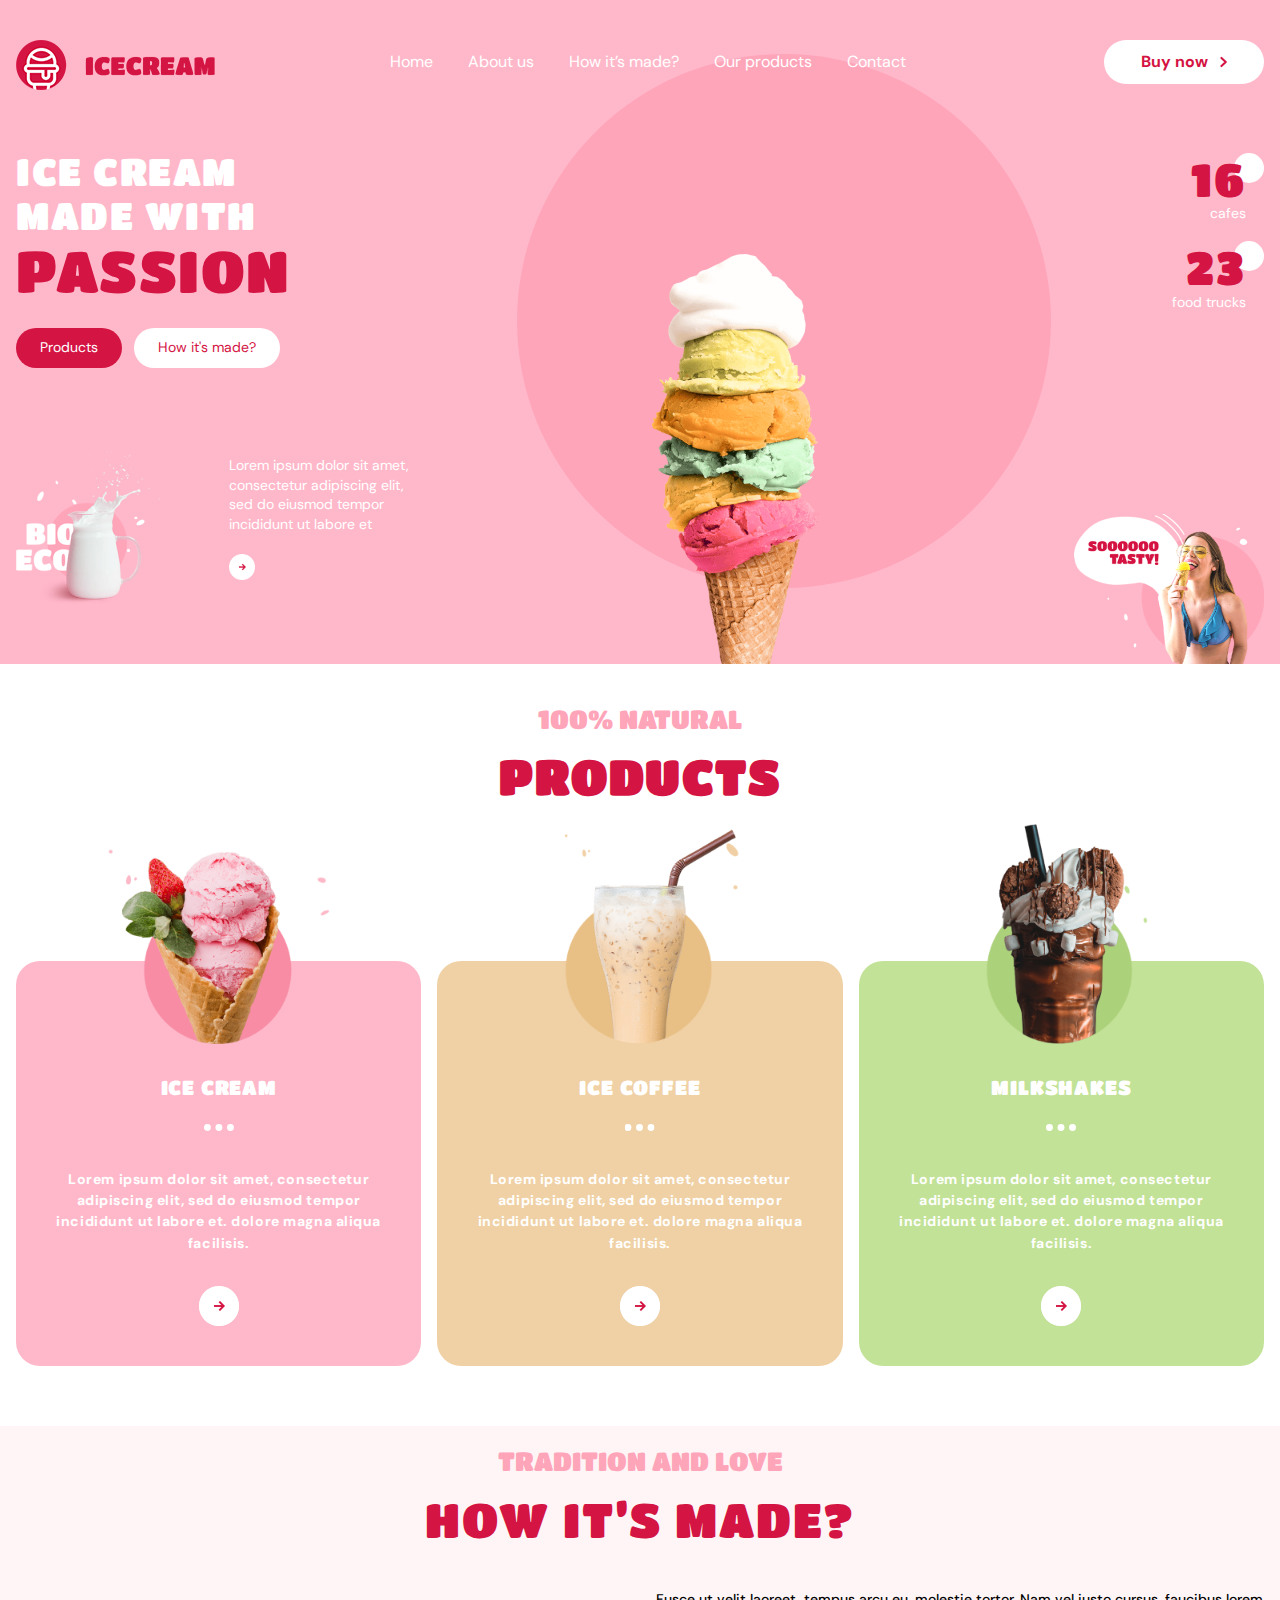
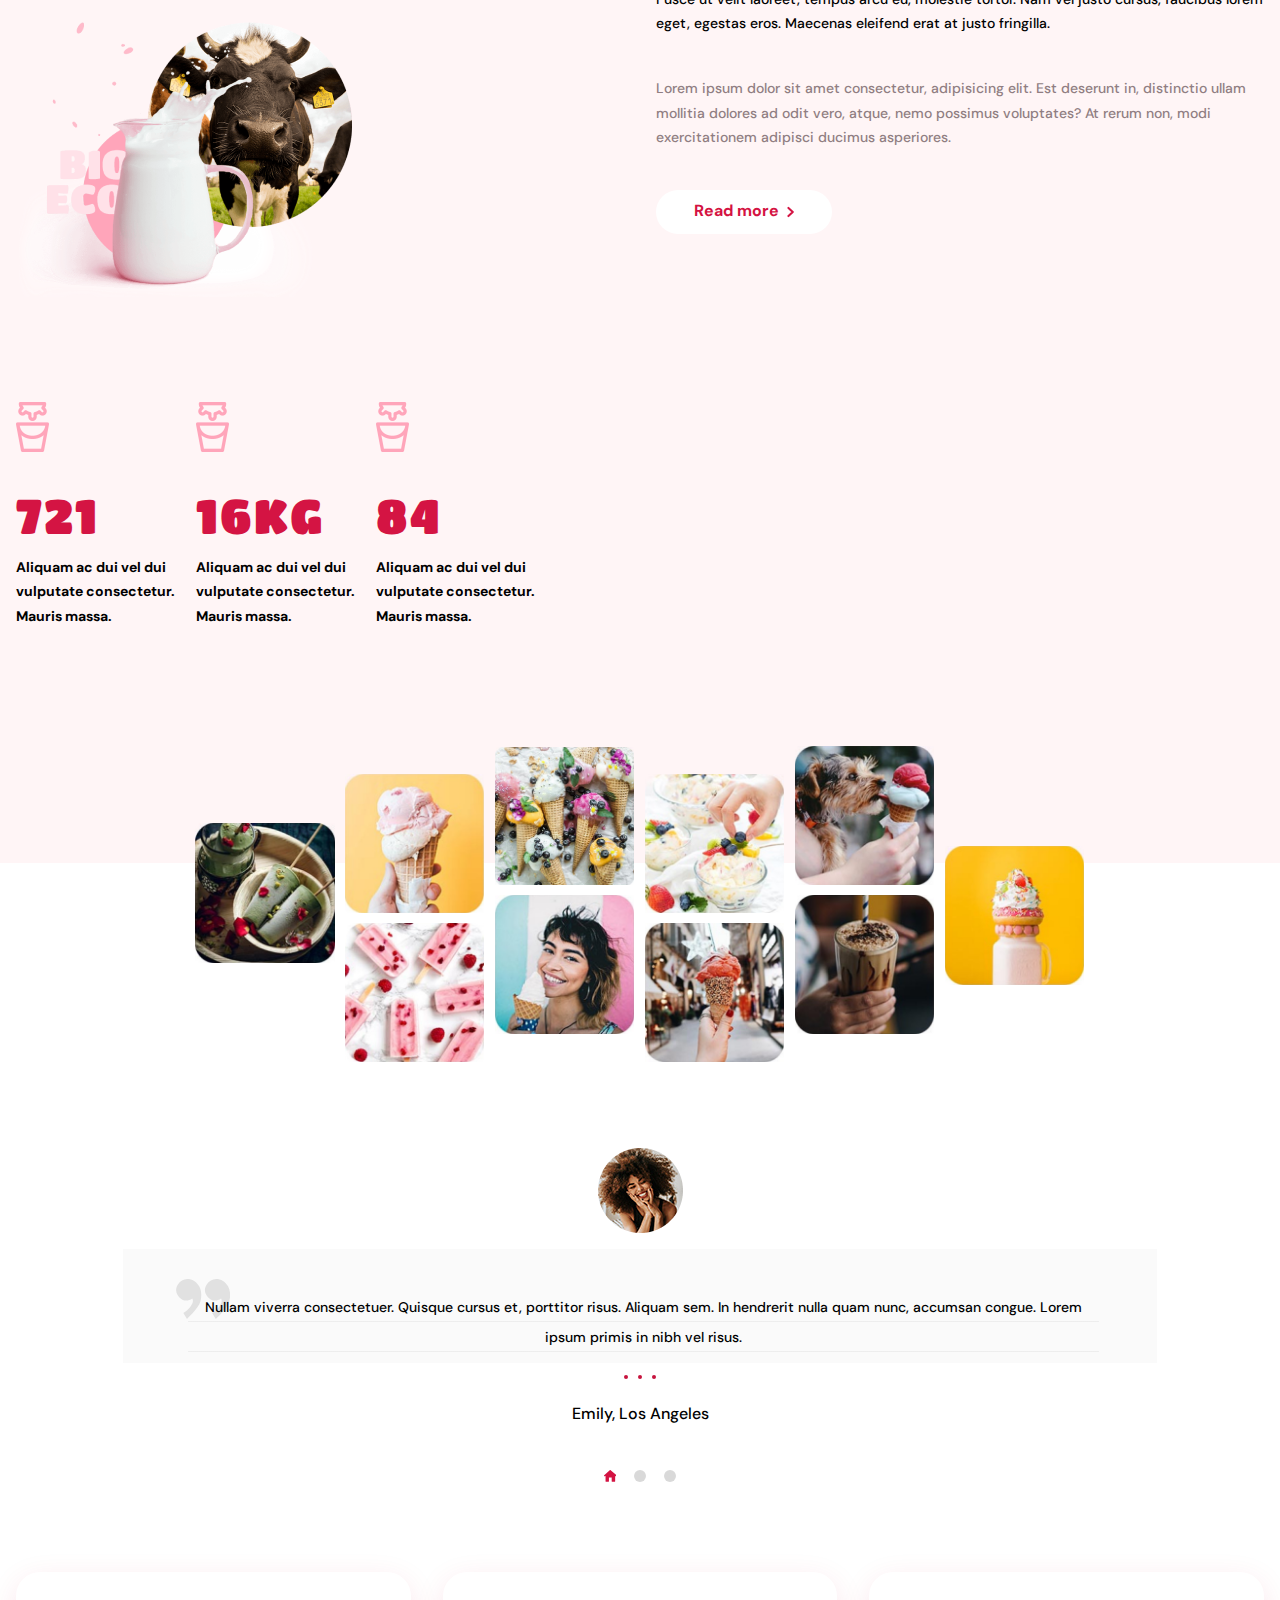
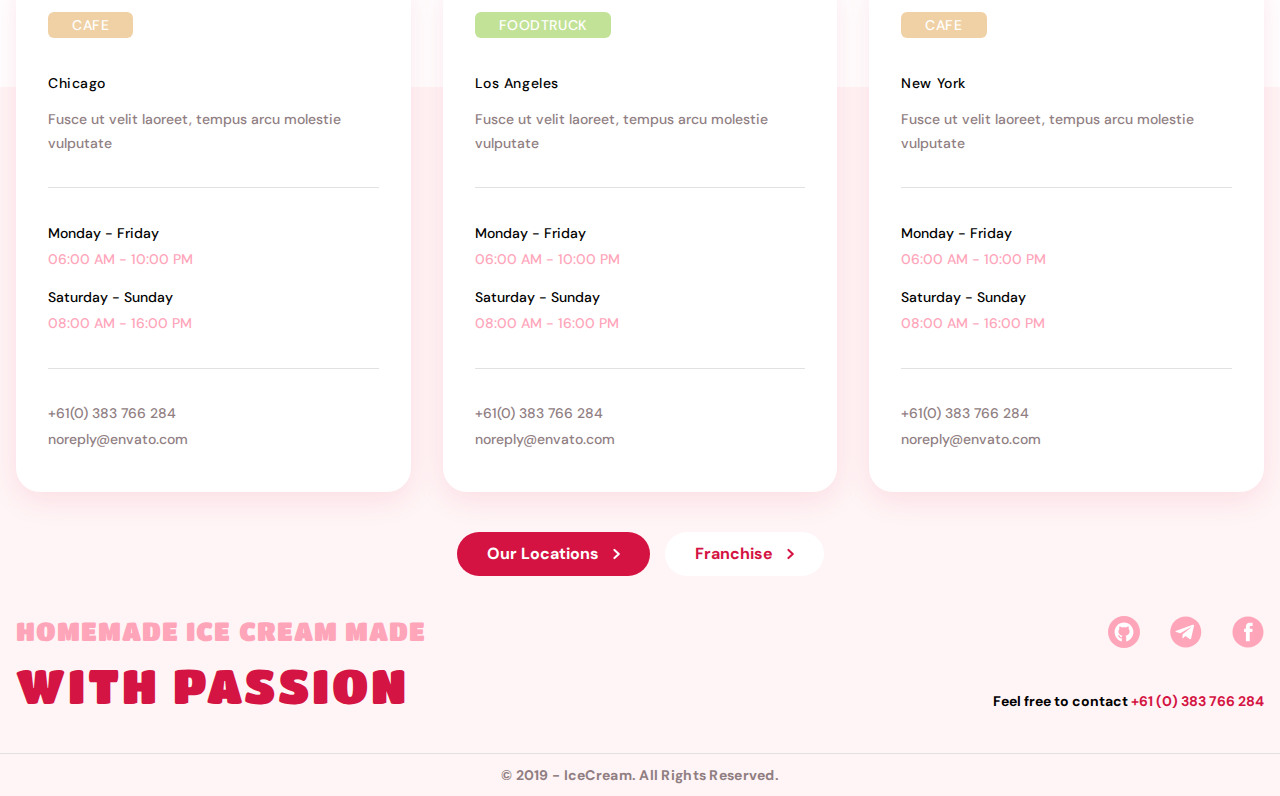
==== index.html @ f3bb7a48 "add desktop header" ====
<!DOCTYPE html>
<html lang="en">
  <head>
    <meta charset="UTF-8" />
    <meta http-equiv="X-UA-Compatible" content="IE=edge" />
    <meta name="viewport" content="width=device-width, initial-scale=1.0" />
    <link rel="preconnect" href="https://fonts.googleapis.com" />
    <link rel="preconnect" href="https://fonts.gstatic.com" crossorigin />
    <link
      href="https://fonts.googleapis.com/css2?family=DM+Sans:wght@400;500;700&family=Titan+One&display=swap"
      rel="stylesheet"
    />
    <link href="./css/main.css" rel="stylesheet" />
    <title>Document</title>
  </head>
  <body>
    <header class="header" id="home">
      <div class="header__wrapper">
        <!-- Mobile menu  -->
        <div class="mobile-menu" data-menu>
          <button
            class="mobile-menu__button-close"
            type="button"
            aria-expanded="false"
            data-menu-close
          >
            <svg class="mobile-menu__close" aria-label="Переключатель меню" width="14" height="14">
              <use href="./images/icons.svg#icon-close"></use>
            </svg>
          </button>
          <div class="mobile-menu__overlay">
            <button class="mobile-menu__btn-buy" type="button">
              <span class="mobile-menu__btn-meta">Buy now</span>
              <svg class="mobile-menu__btn-icon" width="7" height="16">
                <use href="./images/icons.svg#icon-btn-icon"></use>
              </svg>
            </button>
            <ul class="mobile-menu__list">
              <li class="mobile-menu__item">
                <a href="#home" class="mobile-menu__link">Home</a>
              </li>
              <li class="mobile-menu__item">
                <a href="#products" class="mobile-menu__link">About us</a>
              </li>
              <li class="mobile-menu__item">
                <a href="#about" class="mobile-menu__link">How it’s made?</a>
              </li>
              <li class="mobile-menu__item">
                <a href="#advantages" class="mobile-menu__link">Our products</a>
              </li>
              <li class="mobile-menu__item">
                <a href="#contacts" class="mobile-menu__link">Contact</a>
              </li>
            </ul>
          </div>
        </div>

        <!-- Header  -->
        <div class="container">
          <div class="header__container">
            <div class="header__logo"><img src="./images/logo1x.png" alt="" /></div>
            <button
              class="mobile-menu__button-open"
              type="button"
              aria-expanded="false"
              data-menu-open
            >
              <svg
                class="mobile-menu__burger"
                aria-label="Переключатель меню"
                width="20"
                height="12"
              >
                <use href="./images/icons.svg#icon-burger"></use>
              </svg>
            </button>
            <nav class="header__nav">
              <ul class="nav">
                <li class="nav__item">
                  <a href="#home" class="nav__link">Home</a>
                </li>
                <li class="nav__item">
                  <a href="#products" class="nav__link">About us</a>
                </li>
                <li class="nav__item">
                  <a href="#about" class="nav__link">How it’s made?</a>
                </li>
                <li class="nav__item">
                  <a href="#advantages" class="nav__link">Our products</a>
                </li>
                <li class="nav__item">
                  <a href="#contacts" class="nav__link">Contact</a>
                </li>
              </ul>
            </nav>
            <button class="header__btn-buy" type="button">
              <span class="header__btn-meta">Buy now</span>
              <svg class="header__btn-icon" width="7" height="16">
                <use href="./images/icons.svg#icon-btn-icon"></use>
              </svg>
            </button>
            <h1 class="header__title">
              ice cream <br />
              made with <br /><span class="header__title--color-fz">passion</span>
            </h1>
            <div class="header__buttons">
              <a class="header__btn" href="#products">Products</a
              ><a class="header__btn header__btn--secondary" href="#about">How it's made?</a>
            </div>
            <div class="header__image-icecream">
              <img src="./images/icecream.png" alt="icecream" />
            </div>
            <div class="header__image-milk">
              <img src="./images/milk-header1x.png" alt="milk" />
            </div>
            <div class="header__image-girl">
              <img src="./images/girl-header1x.png" alt="girl with icecream" />
            </div>
            <div class="header__text-block">
              <p class="header__text-wrap">
                Lorem ipsum dolor sit amet, consectetur adipiscing elit, sed do eiusmod tempor
                incididunt ut labore et
              </p>
              <a class="header__block-btn" href="#about">
                <img src="./images/arrow-right.png" alt="arrow-right" />
              </a>
            </div>
            <div class="header__counts">
              <div class="header__counts-element">
                <span class="header__counts-count">16</span
                ><span class="header__counts-text">cafes</span>
              </div>
              <div class="header__counts-element">
                <span class="header__counts-count">23</span
                ><span class="header__counts-text">food trucks</span>
              </div>
            </div>
          </div>
        </div>
      </div>
    </header>
    <section class="products" id="products">
      <div class="container">
        <h2 class="products__label">100% natural</h2>
        <h2 class="products__title">products</h2>
        <ul class="products__cards">
          <li class="products__item">
            <div class="products__pic"></div>
            <div class="products__wrap">
              <h3 class="products__name">ice cream</h3>
              <p class="products__description">
                Lorem ipsum dolor sit amet, consectetur adipiscing elit, sed do eiusmod tempor
                incididunt ut labore et.
                <span class="products__description--overflow">dolore magna aliqua facilisis.</span>
              </p>
              <button class="products__btn" type="button">
                <img src="./images/arrow-right.png" alt="arrow-right" />
              </button>
            </div>
          </li>

          <li class="products__item">
            <div class="products__pic products__pic--second-card"></div>
            <div class="products__wrap products__wrap--second-card">
              <h3 class="products__name">ice coffee</h3>
              <p class="products__description">
                Lorem ipsum dolor sit amet, consectetur adipiscing elit, sed do eiusmod tempor
                incididunt ut labore et.
                <span class="products__description--overflow">dolore magna aliqua facilisis.</span>
              </p>
              <button class="products__btn" type="button">
                <img src="./images/arrow-right.png" alt="arrow-right" />
              </button>
            </div>
          </li>

          <li class="products__item">
            <div class="products__pic products__pic--third-card"></div>
            <div class="products__wrap products__wrap--third-card">
              <h3 class="products__name">milkshakes</h3>
              <p class="products__description">
                Lorem ipsum dolor sit amet, consectetur adipiscing elit, sed do eiusmod tempor
                incididunt ut labore et.
                <span class="products__description--overflow">dolore magna aliqua facilisis.</span>
              </p>
              <button class="products__btn" type="button">
                <img src="./images/arrow-right.png" alt="arrow-right" />
              </button>
            </div>
          </li>
        </ul>
      </div>
    </section>
    <section class="about" id="about">
      <div class="container">
        <p class="about__label">tradition and love</p>
        <h2 class="about__title">how it’s made?</h2>
        <div class="about__wrap">
          <div class="about__pic"></div>
          <div class="about__container">
            <p class="about__description">
              Fusce ut velit laoreet, tempus arcu eu, molestie tortor. Nam vel justo cursus,
              faucibus lorem eget, egestas eros. Maecenas eleifend erat at justo fringilla.
            </p>

            <p class="about__text">
              Lorem ipsum dolor sit amet consectetur, adipisicing elit. Est deserunt in, distinctio
              ullam mollitia dolores ad odit vero, atque, nemo possimus voluptates? At rerum non,
              modi exercitationem adipisci ducimus asperiores.
            </p>
            <button class="about__btn" type="button">
              <span class="about__btn-meta">Read more</span>
              <svg class="about__btn-icon" width="7" height="16">
                <use href="./images/icons.svg#icon-btn-icon"></use>
              </svg>
            </button>
          </div>
        </div>
      </div>
    </section>
    <section class="advantages" id="advantages">
      <div class="container">
        <h2 class="advantages__title">Advantages</h2>
        <ul class="advantages__list">
          <li class="advantages__item">
            <div class="advantages__pic"></div>
            <p class="advantages__text">721</p>
            <p class="advantages__description">
              Aliquam ac dui vel dui vulputate consectetur. Mauris massa.
            </p>
          </li>
          <li class="advantages__item">
            <div class="advantages__pic"></div>
            <p class="advantages__text">16kg</p>
            <p class="advantages__description">
              Aliquam ac dui vel dui vulputate consectetur. Mauris massa.
            </p>
          </li>
          <li class="advantages__item">
            <div class="advantages__pic"></div>
            <p class="advantages__text">84</p>
            <p class="advantages__description">
              Aliquam ac dui vel dui vulputate consectetur. Mauris massa.
            </p>
          </li>
        </ul>
      </div>
    </section>
    <section class="gallery" id="gallery">
      <h2 class="gallery__title">Gallery</h2>
      <div class="container container--gallery">
        <div class="wrap">
          <div class="images">
            <div class="images__container">
              <img src="./images/img-1.jpg" alt="ййй" />
            </div>
            <div class="images__container">
              <img src="./images/img-2.jpg" alt="www" width="139" />
            </div>
            <div class="images__container">
              <img src="./images/img-3.jpg" alt="eee" width="139" />
            </div>
            <div class="images__container">
              <img src="./images/img-4.jpg" alt="rrr" width="139" />
            </div>
            <div class="images__container">
              <img src="./images/img-5.jpg" alt="ttt" width="139" />
            </div>
            <div class="images__container">
              <img src="./images/img-6.jpg" alt="aaa" width="139" />
            </div>
            <div class="images__container">
              <img src="./images/img-7.jpg" alt="sss" width="139" />
            </div>
            <div class="images__container">
              <img src="./images/img-8.jpg" alt="ddd" width="139" />
            </div>
            <div class="images__container">
              <img src="./images/img-9.jpg" alt="fff" width="139" />
            </div>
            <div class="images__container">
              <img src="./images/img-10.jpg" alt="ggg" width="139" />
            </div>
          </div>
        </div>
      </div>
    </section>

    <section class="testimonials" id="testimonials">
      <h2 class="testimonials__title">Testimonials</h2>
      <div class="container container-testimonials">
        <div class="itcss">
          <div class="itcss__wrapper">
            <ul class="itcss__items">
              <li class="itcss__item">
                <div class="testimonials__image-container">
                  <img src="./images/testimonials1.png" alt="" />
                </div>
                <div class="testimonials__wrap">
                  <p class="testimonials__text">
                    Nullam viverra consectetuer. Quisque cursus et, porttitor risus. Aliquam sem. In
                    hendrerit nulla quam nunc, accumsan congue. Lorem ipsum primis in nibh vel
                    risus.
                  </p>
                  <svg class="testimonials__icon" width="54" height="40">
                    <use href="./images/icons.svg#icon-testimonials"></use>
                  </svg>
                </div>
                <p class="testimonials__owner">Emily, Los Angeles</p>
              </li>
              <li class="itcss__item">
                <div class="testimonials__image-container">
                  <img src="./images/testimonials2.png" alt="" />
                </div>
                <div class="testimonials__wrap">
                  <p class="testimonials__text">
                    Nullam viverra consectetuer. Quisque cursus et, porttitor risus. Aliquam sem. In
                    hendrerit nulla quam nunc, accumsan congue. Lorem ipsum primis in nibh vel
                    risus.
                  </p>
                  <svg class="testimonials__icon" width="54" height="40">
                    <use href="./images/icons.svg#icon-testimonials"></use>
                  </svg>
                </div>
                <p class="testimonials__owner">Ida, Ohio</p>
              </li>
              <li class="itcss__item">
                <div class="testimonials__image-container">
                  <img src="./images/testimonials3.png" alt="" />
                </div>
                <div class="testimonials__wrap">
                  <p class="testimonials__text">
                    Nullam viverra consectetuer. Quisque cursus et, porttitor risus. Aliquam sem. In
                    hendrerit nulla quam nunc, accumsan congue. Lorem ipsum primis in nibh vel
                    risus.
                  </p>
                  <svg class="testimonials__icon" width="54" height="40">
                    <use href="./images/icons.svg#icon-testimonials"></use>
                  </svg>
                </div>
                <p class="testimonials__owner">Joan, Boston</p>
              </li>
            </ul>
          </div>
          <a
            class="itcss__control itcss__control_prev"
            href="#"
            role="button"
            data-slide="prev"
          ></a>
          <a
            class="itcss__control itcss__control_next"
            href="#"
            role="button"
            data-slide="next"
          ></a>
        </div>
      </div>
    </section>
    <section class="contacts" id="contacts">
      <div class="container container-modified">
        <h2 class="contacts__title">Contacts</h2>
        <ul class="contacts__list">
          <li class="contacts__item">
            <div class="contacts__wrap">
              <p class="contacts__card-title">cafe</p>
              <p class="contacts__location">Chicago</p>
              <p class="contacts__description">
                Fusce ut velit laoreet, tempus arcu molestie vulputate
              </p>
              <p class="contacts__days">Monday - Friday</p>
              <p class="contacts__time contacts__time--add-mb">06:00 AM - 10:00 PM</p>
              <p class="contacts__days">Saturday - Sunday</p>
              <p class="contacts__time contacts__time--add-pb-border-mb">08:00 AM - 16:00 PM</p>
              <a class="contacts__contact contacts__contact--mail" href="tel:+610383766284"
                >+61(0) 383 766 284</a
              >
              <a class="contacts__contact contacts__contact--tel" href="mailto:noreply@envato.com"
                >noreply@envato.com</a
              >
            </div>
          </li>
          <li class="contacts__item">
            <div class="contacts__wrap">
              <p class="contacts__card-title contacts__card-title--otherbgc">foodtruck</p>
              <p class="contacts__location">Los Angeles</p>
              <p class="contacts__description">
                Fusce ut velit laoreet, tempus arcu molestie vulputate
              </p>
              <p class="contacts__days">Monday - Friday</p>
              <p class="contacts__time contacts__time--add-mb">06:00 AM - 10:00 PM</p>
              <p class="contacts__days">Saturday - Sunday</p>
              <p class="contacts__time contacts__time--add-pb-border-mb">08:00 AM - 16:00 PM</p>
              <a class="contacts__contact contacts__contact--mail" href="tel:+610383766284"
                >+61(0) 383 766 284</a
              >
              <a class="contacts__contact contacts__contact--tel" href="mailto:noreply@envato.com"
                >noreply@envato.com</a
              >
            </div>
          </li>
          <li class="contacts__item">
            <div class="contacts__wrap">
              <p class="contacts__card-title">cafe</p>
              <p class="contacts__location">New York</p>
              <p class="contacts__description">
                Fusce ut velit laoreet, tempus arcu molestie vulputate
              </p>
              <p class="contacts__days">Monday - Friday</p>
              <p class="contacts__time contacts__time--add-mb">06:00 AM - 10:00 PM</p>
              <p class="contacts__days">Saturday - Sunday</p>
              <p class="contacts__time contacts__time--add-pb-border-mb">08:00 AM - 16:00 PM</p>
              <a class="contacts__contact contacts__contact--mail" href="tel:+610383766284"
                >+61(0) 383 766 284</a
              >
              <a class="contacts__contact contacts__contact--tel" href="mailto:noreply@envato.com"
                >noreply@envato.com</a
              >
            </div>
          </li>
        </ul>
        <div class="contacts__buttons">
          <button class="contacts__btn" type="button">
            <span class="contacts__btn-meta">Our Locations</span>
            <svg class="contacts__btn-icon" width="7" height="16">
              <use href="./images/icons.svg#icon-btn-icon"></use>
            </svg>
          </button>
          <button class="contacts__btn contacts__btn--second" type="button">
            <span class="contacts__btn-meta">Franchise</span>
            <svg class="contacts__btn-icon contacts__btn-icon--second" width="7" height="16">
              <use href="./images/icons.svg#icon-btn-icon"></use>
            </svg>
          </button>
        </div>
      </div>
    </section>
    <footer class="footer">
      <div class="container container-modified">
        <div class="footer__wrap">
          <div>
            <p class="footer__title">homemade ice cream made</p>
            <p class="footer__meta">with passion</p>
          </div>

          <div>
            <ul class="social">
              <li class="social__item">
                <a
                  class="social__link"
                  href="https://github.com"
                  target="_blank"
                  rel="noopener noreferrer"
                >
                  <svg class="social__icon" width="32" height="32">
                    <use href="./images/icons.svg#icon-github"></use>
                  </svg>
                </a>
              </li>
              <li class="social__item">
                <a
                  class="social__link"
                  href="https://telegram.org"
                  target="_blank"
                  rel="noopener noreferrer"
                  ><svg class="social__icon" width="32" height="32">
                    <use href="./images/icons.svg#icon-telegram"></use>
                  </svg>
                </a>
              </li>
              <li class="social__item">
                <a
                  class="social__link"
                  href="https://www.facebook.com"
                  target="_blank"
                  rel="noopener noreferrer"
                >
                  <svg class="social__icon" width="32" height="32">
                    <use href="./images/icons.svg#icon-facebook"></use>
                  </svg>
                </a>
              </li>
            </ul>
            <p class="footer__contact">
              <span>Feel free to contact</span>
              <a class="footer__tel" href="tel:+610383766284">+61 (0) 383 766 284</a>
            </p>
          </div>
        </div>
        <p class="footer__copyright footer__copyright--other-2-string">
          &copy; 2019 - IceCream. <br />
          All Rights Reserved.
        </p>
        <p class="footer__copyright footer__copyright--other-1-string">
          &copy; 2019 - IceCream. All Rights Reserved.
        </p>
      </div>
    </footer>

    <script src="js/menu2.js"></script>
    <script src="js/slider.min.js"></script>
    <script>
      document.addEventListener('DOMContentLoaded', function () {
        // инициализация слайдера
        var slider = new ItcSimpleSlider('.itcss', {
          loop: true,
          autoplay: true,
          swipe: true,
        });
      });
    </script>
  </body>
</html>
---- css/main.css ----
@charset "UTF-8";
/*! normalize.css v8.0.1 | MIT License | github.com/necolas/normalize.css */
/* Document
   ========================================================================== */
/**
 * 1. Correct the line height in all browsers.
 * 2. Prevent adjustments of font size after orientation changes in iOS.
 */
html {
  line-height: 1.15;
  /* 1 */
  -webkit-text-size-adjust: 100%;
  /* 2 */
}

/* Sections
   ========================================================================== */
/**
 * Remove the margin in all browsers.
 */
body {
  margin: 0;
}

/**
 * Render the `main` element consistently in IE.
 */
main {
  display: block;
}

/**
 * Correct the font size and margin on `h1` elements within `section` and
 * `article` contexts in Chrome, Firefox, and Safari.
 */
h1 {
  font-size: 2em;
  margin: 0.67em 0;
}

/* Grouping content
   ========================================================================== */
/**
 * 1. Add the correct box sizing in Firefox.
 * 2. Show the overflow in Edge and IE.
 */
hr {
  -webkit-box-sizing: content-box;
          box-sizing: content-box;
  /* 1 */
  height: 0;
  /* 1 */
  overflow: visible;
  /* 2 */
}

/**
 * 1. Correct the inheritance and scaling of font size in all browsers.
 * 2. Correct the odd `em` font sizing in all browsers.
 */
pre {
  font-family: monospace, monospace;
  /* 1 */
  font-size: 1em;
  /* 2 */
}

/* Text-level semantics
   ========================================================================== */
/**
 * Remove the gray background on active links in IE 10.
 */
a {
  background-color: transparent;
}

/**
 * 1. Remove the bottom border in Chrome 57-
 * 2. Add the correct text decoration in Chrome, Edge, IE, Opera, and Safari.
 */
abbr[title] {
  border-bottom: none;
  /* 1 */
  text-decoration: underline;
  /* 2 */
  -webkit-text-decoration: underline dotted;
          text-decoration: underline dotted;
  /* 2 */
}

/**
 * Add the correct font weight in Chrome, Edge, and Safari.
 */
b,
strong {
  font-weight: bolder;
}

/**
 * 1. Correct the inheritance and scaling of font size in all browsers.
 * 2. Correct the odd `em` font sizing in all browsers.
 */
code,
kbd,
samp {
  font-family: monospace, monospace;
  /* 1 */
  font-size: 1em;
  /* 2 */
}

/**
 * Add the correct font size in all browsers.
 */
small {
  font-size: 80%;
}

/**
 * Prevent `sub` and `sup` elements from affecting the line height in
 * all browsers.
 */
sub,
sup {
  font-size: 75%;
  line-height: 0;
  position: relative;
  vertical-align: baseline;
}

sub {
  bottom: -0.25em;
}

sup {
  top: -0.5em;
}

/* Embedded content
   ========================================================================== */
/**
 * Remove the border on images inside links in IE 10.
 */
img {
  border-style: none;
}

/* Forms
   ========================================================================== */
/**
 * 1. Change the font styles in all browsers.
 * 2. Remove the margin in Firefox and Safari.
 */
button,
input,
optgroup,
select,
textarea {
  font-family: inherit;
  /* 1 */
  font-size: 100%;
  /* 1 */
  line-height: 1.15;
  /* 1 */
  margin: 0;
  /* 2 */
}

/**
 * Show the overflow in IE.
 * 1. Show the overflow in Edge.
 */
button,
input {
  /* 1 */
  overflow: visible;
}

/**
 * Remove the inheritance of text transform in Edge, Firefox, and IE.
 * 1. Remove the inheritance of text transform in Firefox.
 */
button,
select {
  /* 1 */
  text-transform: none;
}

/**
 * Correct the inability to style clickable types in iOS and Safari.
 */
button,
[type='button'],
[type='reset'],
[type='submit'] {
  -webkit-appearance: button;
}

/**
 * Remove the inner border and padding in Firefox.
 */
button::-moz-focus-inner,
[type='button']::-moz-focus-inner,
[type='reset']::-moz-focus-inner,
[type='submit']::-moz-focus-inner {
  border-style: none;
  padding: 0;
}

/**
 * Restore the focus styles unset by the previous rule.
 */
button:-moz-focusring,
[type='button']:-moz-focusring,
[type='reset']:-moz-focusring,
[type='submit']:-moz-focusring {
  outline: 1px dotted ButtonText;
}

/**
 * Correct the padding in Firefox.
 */
fieldset {
  padding: 0.35em 0.75em 0.625em;
}

/**
 * 1. Correct the text wrapping in Edge and IE.
 * 2. Correct the color inheritance from `fieldset` elements in IE.
 * 3. Remove the padding so developers are not caught out when they zero out
 *    `fieldset` elements in all browsers.
 */
legend {
  -webkit-box-sizing: border-box;
          box-sizing: border-box;
  /* 1 */
  color: inherit;
  /* 2 */
  display: table;
  /* 1 */
  max-width: 100%;
  /* 1 */
  padding: 0;
  /* 3 */
  white-space: normal;
  /* 1 */
}

/**
 * Add the correct vertical alignment in Chrome, Firefox, and Opera.
 */
progress {
  vertical-align: baseline;
}

/**
 * Remove the default vertical scrollbar in IE 10+.
 */
textarea {
  overflow: auto;
}

/**
 * 1. Add the correct box sizing in IE 10.
 * 2. Remove the padding in IE 10.
 */
[type='checkbox'],
[type='radio'] {
  -webkit-box-sizing: border-box;
          box-sizing: border-box;
  /* 1 */
  padding: 0;
  /* 2 */
}

/**
 * Correct the cursor style of increment and decrement buttons in Chrome.
 */
[type='number']::-webkit-inner-spin-button,
[type='number']::-webkit-outer-spin-button {
  height: auto;
}

/**
 * 1. Correct the odd appearance in Chrome and Safari.
 * 2. Correct the outline style in Safari.
 */
[type='search'] {
  -webkit-appearance: textfield;
  /* 1 */
  outline-offset: -2px;
  /* 2 */
}

/**
 * Remove the inner padding in Chrome and Safari on macOS.
 */
[type='search']::-webkit-search-decoration {
  -webkit-appearance: none;
}

/**
 * 1. Correct the inability to style clickable types in iOS and Safari.
 * 2. Change font properties to `inherit` in Safari.
 */
::-webkit-file-upload-button {
  -webkit-appearance: button;
  /* 1 */
  font: inherit;
  /* 2 */
}

/* Interactive
   ========================================================================== */
/*
 * Add the correct display in Edge, IE 10+, and Firefox.
 */
details {
  display: block;
}

/*
 * Add the correct display in all browsers.
 */
summary {
  display: list-item;
}

/* Misc
   ========================================================================== */
/**
 * Add the correct display in IE 10+.
 */
template {
  display: none;
}

/**
 * Add the correct display in IE 10.
 */
[hidden] {
  display: none;
}

html {
  -webkit-box-sizing: border-box;
          box-sizing: border-box;
  -webkit-user-select: none;
     -moz-user-select: none;
      -ms-user-select: none;
          user-select: none;
}

h1,
h2,
h3,
h4,
h5,
h6,
p,
ul,
ol,
li {
  margin: 0;
  padding: 0;
  border: 0;
  font-size: 100%;
  vertical-align: baseline;
  list-style: none;
  text-decoration: none;
}

body {
  font-family: 'DM Sans', sans-serif;
  background-color: #ffffff;
  color: #000000;
}

img {
  display: block;
  max-width: 100%;
  height: auto;
}

button {
  padding: 0;
  border-width: 0;
}

.container {
  max-width: 100%;
  padding-left: 20px;
  padding-right: 20px;
  margin-left: auto;
  margin-right: auto;
}

@media screen and (min-width: 480px) {
  .container {
    width: 440px;
  }
}

@media screen and (min-width: 768px) {
  .container {
    padding-left: 32px;
    padding-right: 32px;
    width: 704px;
  }
  .container-modified {
    padding-left: 18px;
    padding-right: 18px;
    width: 732px;
  }
  .container-testimonials {
    padding-left: 74px;
    padding-right: 74px;
    width: 620px;
  }
}

@media screen and (min-width: 1280px) {
  .container {
    width: 1248px;
    padding-left: 16px;
    padding-right: 16px;
  }
  .container-modified {
    width: 1248px;
    padding-left: 16px;
    padding-right: 16px;
  }
  .container-testimonials {
    padding-left: 123px;
    padding-right: 123px;
    width: 1034px;
  }
}

.advantages__title, .gallery__title, .testimonials__title, .contacts__title {
  position: absolute;
  white-space: nowrap;
  width: 1px;
  height: 1px;
  overflow: hidden;
  border: 0;
  padding: 0;
  clip: rect(0 0 0 0);
  -webkit-clip-path: inset(50%);
          clip-path: inset(50%);
  margin: -1px;
}

.header {
  position: relative;
  width: 100%;
  background-color: #ffb8ca;
  z-index: 2;
}

.header__wrapper {
  overflow: hidden;
}

.header__container {
  height: 500px;
  position: relative;
  padding-top: 8px;
}

.header__container::before {
  content: '';
  position: absolute;
  z-index: 1;
  top: 83px;
  left: 16px;
  border-radius: 50%;
  width: 345px;
  height: 345px;
  background-color: #ffa5ba;
}

.header__image-icecream {
  position: absolute;
  bottom: 0;
  left: 97px;
  z-index: 2;
}

.header__title {
  position: relative;
  z-index: 3;
  margin-top: 136px;
  font-family: 'Titan One';
  font-weight: 400;
  font-size: 26px;
  line-height: 1.15;
  letter-spacing: 0.04em;
  text-transform: uppercase;
  color: #ffffff;
}

.header__title--color-fz {
  color: #d41443;
  font-size: 48px;
}

.header__buttons {
  position: relative;
  z-index: 3;
  display: -webkit-box;
  display: -ms-flexbox;
  display: flex;
  margin-top: 20px;
}

.header__btn {
  text-decoration: none;
  height: 24px;
  padding-left: 14px;
  padding-right: 14px;
  background-color: #d41443;
  color: #ffffff;
  border-radius: 20px;
  font-weight: 400;
  font-size: 8px;
  line-height: 1.25;
  display: -webkit-box;
  display: -ms-flexbox;
  display: flex;
  -webkit-box-align: center;
      -ms-flex-align: center;
          align-items: center;
  text-align: center;
}

.header__btn--secondary {
  color: #d41443;
  background-color: #ffffff;
  margin-left: 8px;
}

.mobile-menu__button-open {
  position: absolute;
  top: 28px;
  right: 0;
  fill: #d41443;
  z-index: 60;
  cursor: pointer;
  background-color: transparent;
  display: -webkit-box;
  display: -ms-flexbox;
  display: flex;
}

.mobile-menu__button-close {
  position: absolute;
  top: 20px;
  right: 20px;
  fill: #ffffff;
  background-color: transparent;
  z-index: 60;
  cursor: pointer;
  display: -webkit-box;
  display: -ms-flexbox;
  display: flex;
}

.mobile-menu {
  position: fixed;
  top: 0;
  left: 0;
  width: 250px;
  height: 100vh;
  z-index: 50;
  background-color: #e17992;
  opacity: 0;
  visibility: hidden;
  pointer-events: none;
  -webkit-transform: translateX(-100%);
          transform: translateX(-100%);
  -webkit-transition: opacity 250ms cubic-bezier(0.4, 0, 0.2, 1), visibility 250ms cubic-bezier(0.4, 0, 0.2, 1), -webkit-transform 250ms cubic-bezier(0.4, 0, 0.2, 1);
  transition: opacity 250ms cubic-bezier(0.4, 0, 0.2, 1), visibility 250ms cubic-bezier(0.4, 0, 0.2, 1), -webkit-transform 250ms cubic-bezier(0.4, 0, 0.2, 1);
  transition: transform 250ms cubic-bezier(0.4, 0, 0.2, 1), opacity 250ms cubic-bezier(0.4, 0, 0.2, 1), visibility 250ms cubic-bezier(0.4, 0, 0.2, 1);
  transition: transform 250ms cubic-bezier(0.4, 0, 0.2, 1), opacity 250ms cubic-bezier(0.4, 0, 0.2, 1), visibility 250ms cubic-bezier(0.4, 0, 0.2, 1), -webkit-transform 250ms cubic-bezier(0.4, 0, 0.2, 1);
}

.mobile-menu.is-open {
  opacity: 1;
  visibility: visible;
  pointer-events: all;
  -webkit-transform: translateX(0);
          transform: translateX(0);
}

.mobile-menu__overlay {
  padding-left: 20px;
  padding-right: 20px;
  padding-top: 60px;
  padding-bottom: 60px;
}

.mobile-menu__btn-buy {
  width: 100%;
  max-width: 100%;
  height: 44px;
  margin-left: auto;
  margin-right: auto;
  margin-bottom: 32px;
  display: -webkit-box;
  display: -ms-flexbox;
  display: flex;
  -webkit-box-pack: center;
      -ms-flex-pack: center;
          justify-content: center;
  -webkit-box-align: center;
      -ms-flex-align: center;
          align-items: center;
  font-family: inherit;
  font-weight: 700;
  font-size: 16px;
  line-height: 1.31;
  cursor: pointer;
  background-color: #ffffff;
  color: #d41342;
  border-radius: 22px;
}

.mobile-menu__list::after {
  content: '';
  position: absolute;
  left: 0;
  top: 120px;
  width: 250px;
  height: 1px;
  background-color: #e18298;
}

.mobile-menu__item {
  margin-bottom: 26px;
  position: relative;
}

.mobile-menu__item::after {
  content: '';
  position: absolute;
  left: -20px;
  bottom: -11px;
  width: 250px;
  height: 1px;
  background-color: #e18298;
}

.mobile-menu__link {
  font-weight: 700;
  font-size: 14px;
  line-height: 1.28;
  display: -webkit-box;
  display: -ms-flexbox;
  display: flex;
  -webkit-box-align: center;
      -ms-flex-align: center;
          align-items: center;
  text-decoration: none;
  color: #e18298;
  color: #ffffff;
}

.mobile-menu__btn-icon {
  stroke: #d41342;
  margin-left: 16px;
}

.mobile-menu__list {
  display: -webkit-box;
  display: -ms-flexbox;
  display: flex;
  -webkit-box-orient: vertical;
  -webkit-box-direction: normal;
      -ms-flex-direction: column;
          flex-direction: column;
}

.header__btn-buy {
  display: none;
}

.image-milk {
  display: none;
}

.header__text-block {
  display: none;
}

.header__image-girl {
  display: none;
}

.header__counts {
  display: none;
}

.header__nav {
  display: none;
}

@media screen and (min-width: 768px) {
  .header__container {
    padding-top: 32px;
    height: 384px;
  }
  .header__container::before {
    top: 43px;
    left: 216px;
    width: 335px;
    height: 335px;
  }
  .header__image-icecream {
    position: absolute;
    width: 143px;
    bottom: 0;
    left: 290px;
    z-index: 2;
  }
  .header__title {
    margin-top: 20px;
    font-size: 22px;
    color: #ffffff;
  }
  .header__title--color-fz {
    font-size: 34px;
  }
  .mobile-menu__button-open {
    position: absolute;
    top: 46px;
    right: 192px;
    fill: #d41443;
    z-index: 60;
    cursor: pointer;
    background-color: transparent;
    display: -webkit-box;
    display: -ms-flexbox;
    display: flex;
  }
  .header__btn-buy {
    position: absolute;
    top: 32px;
    right: 0;
    width: 160px;
    height: 44px;
    display: -webkit-box;
    display: -ms-flexbox;
    display: flex;
    -webkit-box-pack: center;
        -ms-flex-pack: center;
            justify-content: center;
    -webkit-box-align: center;
        -ms-flex-align: center;
            align-items: center;
    font-family: inherit;
    font-weight: 700;
    font-size: 16px;
    line-height: 1.31;
    cursor: pointer;
    background-color: #ffffff;
    color: #d41342;
    border-radius: 22px;
  }
  .header__btn-icon {
    stroke: #d41342;
    margin-left: 12px;
  }
  .header__image-milk {
    position: absolute;
    bottom: 16px;
    z-index: 2;
  }
  .header__text-block {
    position: absolute;
    left: 152px;
    top: 287px;
    display: -webkit-box;
    display: -ms-flexbox;
    display: flex;
    -webkit-box-orient: vertical;
    -webkit-box-direction: normal;
        -ms-flex-direction: column;
            flex-direction: column;
  }
  .header__text-wrap {
    z-index: 3;
    width: 114px;
    font-weight: 400;
    font-size: 8px;
    line-height: 1.5;
    color: #ffffff;
  }
  .header__block-btn {
    margin-top: 7px;
    width: 20px;
    height: 20px;
    border-radius: 50%;
    cursor: pointer;
  }
  .header__image-girl {
    position: absolute;
    z-index: 2;
    display: block;
    bottom: 0;
    right: 0;
  }
  .header__counts {
    position: absolute;
    top: 92px;
    right: 0;
    display: -webkit-box;
    display: -ms-flexbox;
    display: flex;
    -webkit-box-orient: vertical;
    -webkit-box-direction: normal;
        -ms-flex-direction: column;
            flex-direction: column;
    gap: 16px;
  }
  .header__counts-element {
    position: relative;
    padding-right: 10px;
    display: -webkit-box;
    display: -ms-flexbox;
    display: flex;
    -webkit-box-orient: vertical;
    -webkit-box-direction: normal;
        -ms-flex-direction: column;
            flex-direction: column;
  }
  .header__counts-count {
    font-family: 'Titan One';
    font-size: 28px;
    line-height: 1.14;
    text-align: right;
    letter-spacing: 0.04em;
    text-transform: uppercase;
    color: #d41443;
  }
  .header__counts-text {
    font-weight: 400;
    font-size: 8px;
    line-height: 1.25;
    text-align: right;
    color: #ffffff;
  }
  .header__counts-text::before {
    content: '';
    z-index: -1;
    position: absolute;
    top: 0;
    right: 0;
    width: 16px;
    height: 16px;
    background-color: #ffffff;
    border-radius: 50%;
  }
}

@media screen and (min-width: 1280px) {
  .header__container {
    height: 624px;
    padding-top: 40px;
  }
  .header__container::before {
    top: 54px;
    left: 501px;
    width: 534px;
    height: 534px;
  }
  .header__image-icecream {
    position: absolute;
    width: 236px;
    bottom: 0;
    left: 636px;
    z-index: 2;
  }
  .header__title {
    margin-top: 60px;
    font-size: 38px;
    color: #ffffff;
  }
  .header__title--color-fz {
    font-size: 58px;
  }
  .header__buttons {
    margin-top: 24px;
  }
  .header__btn {
    height: 40px;
    padding-left: 24px;
    padding-right: 24px;
    font-size: 14px;
    line-height: 1.28;
  }
  .header__btn:hover,
  .header__btn :focus {
    background-color: #c7133e;
  }
  .header__btn--secondary {
    margin-left: 12px;
  }
  .header__btn--secondary:hover,
  .header__btn :focus {
    background-color: #ecebeb;
  }
  .mobile-menu__button-open {
    display: none;
  }
  .header__btn-buy {
    top: 40px;
  }
  .header__btn-buy:hover, .header__btn-buy:focus {
    background-color: #ecebeb;
  }
  .header__image-milk {
    bottom: 60px;
  }
  .header__text-block {
    left: 213px;
    top: 456px;
  }
  .header__text-wrap {
    width: 200px;
    font-size: 14px;
    line-height: 1.4;
  }
  .header__block-btn {
    margin-top: 20px;
    width: 26px;
    height: 26px;
  }
  .header__counts {
    top: 153px;
    gap: 18px;
  }
  .header__counts-element {
    padding-right: 18px;
  }
  .header__counts-count {
    font-size: 46px;
  }
  .header__counts-text {
    font-size: 14px;
    line-height: 1.28;
    color: #ffffff;
  }
  .header__counts-text::before {
    width: 30px;
    height: 30px;
  }
  .header__nav {
    display: block;
  }
  .nav {
    display: -webkit-box;
    display: -ms-flexbox;
    display: flex;
    position: absolute;
    top: 52px;
    left: 374px;
    z-index: 3;
  }
  .nav__item:not(:last-child) {
    margin-right: 35px;
  }
  .nav__link {
    font-size: 16px;
    line-height: 1.31;
    text-decoration: none;
    color: #ffffff;
  }
  .nav__link:hover, .nav__link:focus {
    color: #d41443;
  }
}

.products {
  padding-top: 80px;
  padding-bottom: 40px;
  width: 100%;
}

.products__label {
  margin-bottom: 15px;
  font-family: 'Titan One';
  font-size: 18px;
  font-weight: 400;
  line-height: 1.16;
  text-align: center;
  text-transform: uppercase;
  color: #ffa5ba;
}

.products__title {
  margin-bottom: 8px;
  font-family: 'Titan One';
  font-style: normal;
  font-size: 34px;
  line-height: 1.14;
  text-align: center;
  letter-spacing: 0.04em;
  text-transform: uppercase;
  color: #d41443;
}

.products__item {
  position: relative;
  width: 100%;
}

.products__pic {
  position: relative;
  width: 100%;
  height: 280px;
}

.products__pic::before {
  content: '';
  position: absolute;
  width: 100%;
  top: 141px;
  height: 140px;
  background-color: #ffb8ca;
  border-top-left-radius: 24px;
  border-top-right-radius: 24px;
}

.products__pic::after {
  position: absolute;
  content: '';
  background-image: url("../images/card1.png");
  background-repeat: no-repeat;
  background-size: contain;
  background-position: center;
  width: 100%;
  height: 280px;
}

.products__pic--second-card::before {
  background-color: #f0d1a5;
}

.products__pic--second-card::after {
  background-image: url("../images/card2.png");
}

.products__pic--third-card::before {
  background-color: #c2e297;
}

.products__pic--third-card::after {
  background-image: url("../images/card3.png");
}

.products__wrap {
  width: 100%;
  border-bottom-left-radius: 24px;
  border-bottom-right-radius: 24px;
  background-color: #ffb8ca;
  padding-top: 20px;
  padding-bottom: 40px;
  display: -webkit-box;
  display: -ms-flexbox;
  display: flex;
  -webkit-box-orient: vertical;
  -webkit-box-direction: normal;
      -ms-flex-direction: column;
          flex-direction: column;
  -webkit-box-align: center;
      -ms-flex-align: center;
          align-items: center;
}

.products__wrap--second-card {
  background-color: #f0d1a5;
}

.products__wrap--third-card {
  background-color: #c2e297;
}

.products__name {
  margin-bottom: 70px;
  position: relative;
  font-family: 'Titan One';
  font-style: normal;
  font-weight: 400;
  font-size: 20px;
  line-height: 1.15;
  text-align: center;
  letter-spacing: 0.04em;
  text-transform: uppercase;
  color: #ffffff;
}

.products__name::after {
  content: '';
  position: absolute;
  bottom: -32px;
  left: 50%;
  -webkit-transform: translatex(-50%);
          transform: translatex(-50%);
  background-image: url("data:image/svg+xml,%3Csvg width='26' height='6' viewBox='0 0 26 6' fill='none' xmlns='http://www.w3.org/2000/svg'%3E%3Ccircle cx='13' cy='3' r='3' fill='white'/%3E%3Ccircle cx='3' cy='3' r='3' fill='white'/%3E%3Ccircle cx='23' cy='3' r='3' fill='white'/%3E%3C/svg%3E%0A");
  background-repeat: no-repeat;
  background-size: contain;
  background-position: center;
  width: 100%;
  height: 7px;
}

.products__description {
  margin-bottom: 32px;
  padding-left: 40px;
  padding-right: 40px;
  font-weight: 700;
  font-size: 14px;
  line-height: 1.52;
  text-align: center;
  letter-spacing: 0.04em;
  color: #ffffff;
}

.products__btn {
  border-radius: 50%;
  cursor: pointer;
}

@media screen and (min-width: 768px) {
  .products {
    padding-top: 40px;
    padding-bottom: 60px;
  }
  .products__label {
    font-size: 26px;
  }
  .products__title {
    margin-bottom: 16px;
    font-size: 48px;
  }
  .products__wrap {
    padding-top: 32px;
  }
  .products__cards {
    display: -ms-grid;
    display: grid;
    gap: 16px;
    -ms-grid-columns: (1fr)[3];
        grid-template-columns: repeat(3, 1fr);
  }
  .products__pic {
    height: 224px;
  }
  .products__pic::after {
    height: 224px;
  }
  .products__description {
    padding-left: 32px;
    padding-right: 32px;
  }
}

.about {
  position: relative;
  padding-top: 40px;
  padding-bottom: 20px;
  background-color: #fff5f6;
  width: 100%;
}

.about::after {
  content: '';
  position: absolute;
  bottom: calc((100vh - 285px) * -1);
  z-index: 1;
  background-image: url("../images/milkbgmob1x-left.png");
  background-repeat: no-repeat;
  background-size: contain;
  width: 54px;
  height: 100vh;
}

.about::before {
  content: '';
  position: absolute;
  bottom: calc((100vh - 285px) * -1);
  z-index: 1;
  right: 0;
  background-image: url("../images/milkbgmob1x-right.png");
  background-repeat: no-repeat;
  background-size: contain;
  width: 54px;
  height: 100vh;
}

.about__label {
  margin-bottom: 15px;
  font-family: 'Titan One';
  font-weight: 400;
  font-size: 18px;
  line-height: 1.16;
  text-align: center;
  text-transform: uppercase;
  color: #ffa5ba;
}

.about__title {
  margin-bottom: 32px;
  font-family: 'Titan One';
  font-weight: 400;
  font-size: 34px;
  line-height: 1.14;
  text-align: center;
  letter-spacing: 0.04em;
  text-transform: uppercase;
  color: #d41443;
}

.about__pic {
  background-image: url("../images/howitmade.png");
  background-repeat: no-repeat;
  background-size: contain;
  background-position: center;
  width: 100%;
  height: 279px;
}

.about__description {
  position: relative;
  z-index: 2;
  margin-bottom: 40px;
  padding-right: calc(100vw - (100vw - 60px));
  font-weight: 500;
  font-size: 12px;
  line-height: 1.62;
  color: #000000;
}

.about__text {
  position: relative;
  z-index: 2;
  margin-bottom: 20px;
  padding-right: 60px;
  font-weight: 500;
  font-size: 12px;
  line-height: 1.62;
  color: #907e82;
}

.contacts__buttons {
  display: -webkit-box;
  display: -ms-flexbox;
  display: flex;
  -webkit-box-orient: vertical;
  -webkit-box-direction: normal;
      -ms-flex-direction: column;
          flex-direction: column;
  -webkit-box-align: center;
      -ms-flex-align: center;
          align-items: center;
}

.about__btn {
  width: 176px;
  height: 44px;
  padding-left: 38px;
  padding-right: 38px;
  display: -webkit-box;
  display: -ms-flexbox;
  display: flex;
  -webkit-box-pack: justify;
      -ms-flex-pack: justify;
          justify-content: space-between;
  -webkit-box-align: center;
      -ms-flex-align: center;
          align-items: center;
  text-align: center;
  font-family: inherit;
  font-weight: 700;
  font-size: 16px;
  line-height: 1.31;
  cursor: pointer;
  background-color: #ffffff;
  color: #d41342;
  border-radius: 22px;
}

.about__btn-icon {
  stroke: #d41342;
}

@media screen and (min-width: 768px) {
  .about {
    padding-top: 20px;
    padding-bottom: 40px;
  }
  .about::after {
    opacity: 0;
  }
  .about::before {
    opacity: 0;
  }
  .about__label {
    margin-bottom: 16px;
    font-size: 26px;
  }
  .about__title {
    margin-bottom: 40px;
    font-size: 48px;
  }
  .about__description {
    padding-right: 0;
    font-size: 14px;
    line-height: 1.76;
  }
  .about__text {
    margin-bottom: 40px;
    padding-right: 0;
    font-size: 14px;
    line-height: 1.76;
    color: #907e82;
  }
  .about__wrap {
    display: -ms-grid;
    display: grid;
    gap: 32px;
    -ms-grid-columns: (1fr)[2];
        grid-template-columns: repeat(2, 1fr);
  }
  .about__pic {
    background-image: url("../images/howitmadetablet1x.png");
    background-position: left;
    width: 100%;
    height: 335px;
  }
}

.advantages {
  padding-top: 20px;
  padding-bottom: 40px;
  background-color: #fff5f6;
  width: 100%;
}

.advantages__item {
  display: -webkit-box;
  display: -ms-flexbox;
  display: flex;
  -webkit-box-orient: vertical;
  -webkit-box-direction: normal;
      -ms-flex-direction: column;
          flex-direction: column;
  max-width: 180px;
}

.advantages__item:not(:last-child) {
  margin-bottom: 32px;
}

.advantages__pic {
  height: 50px;
  width: 100%;
  background-image: url("../images/advantages1.png");
  background-repeat: no-repeat;
}

.advantages__text {
  margin-top: 16px;
  font-family: 'Titan One';
  font-style: normal;
  font-weight: 400;
  font-size: 36px;
  line-height: 1.13;
  letter-spacing: 0.04em;
  text-transform: uppercase;
  color: #d41443;
}

.advantages__description {
  margin-top: 13px;
  font-weight: 700;
  font-size: 12px;
  line-height: 1.74;
}

@media screen and (min-width: 768px) {
  .advantages {
    padding-top: 40px;
  }
  .advantages__list {
    display: -webkit-box;
    display: -ms-flexbox;
    display: flex;
  }
  .advantages__item {
    margin-bottom: 0;
  }
  .advantages__text {
    margin-top: 36px;
    font-size: 48px;
  }
  .advantages__description {
    font-size: 14px;
  }
}

.gallery {
  padding-top: 40px;
  padding-bottom: 40px;
  background-image: -webkit-gradient(linear, left top, left bottom, color-stop(40%, #fff5f6), color-stop(40%, #ffffff));
  background-image: linear-gradient(to bottom, #fff5f6 40%, #ffffff 40%);
}

.images {
  display: -ms-grid;
  display: grid;
  grid-auto-flow: column;
  gap: 10px;
  -ms-grid-rows: (calc((100% - 5 * 10px) / 6), auto)[2];
      grid-template-rows: repeat(2, calc((100% - 5 * 10px) / 6), auto);
  -ms-grid-columns: (auto)[6];
      grid-template-columns: repeat(6, auto);
  -webkit-box-align: center;
      -ms-flex-align: center;
          align-items: center;
}

.wrap {
  display: -webkit-box;
  display: -ms-flexbox;
  display: flex;
  -webkit-box-pack: center;
      -ms-flex-pack: center;
          justify-content: center;
  width: 100%;
  height: 100%;
}

.images__container {
  position: relative;
  max-width: calc(100vw - (100vw / 6 - 50px));
  -webkit-transform-origin: left bottom;
          transform-origin: left bottom;
  -webkit-transform: scale(1);
          transform: scale(1);
  -webkit-transition: -webkit-transform 250ms cubic-bezier(0.4, 0, 0.2, 1);
  transition: -webkit-transform 250ms cubic-bezier(0.4, 0, 0.2, 1);
  transition: transform 250ms cubic-bezier(0.4, 0, 0.2, 1);
  transition: transform 250ms cubic-bezier(0.4, 0, 0.2, 1), -webkit-transform 250ms cubic-bezier(0.4, 0, 0.2, 1);
}

.images__container:hover {
  -webkit-transform: scale(3);
          transform: scale(3);
  z-index: 2;
}

.images__container:nth-child(1) {
  -ms-grid-row: 1;
      grid-row-start: 1;
  grid-row-end: 3;
  bottom: 4%;
}

.images__container:nth-child(2) {
  top: 10%;
}

.images__container:nth-child(3) {
  top: 10%;
  -webkit-transform-origin: left top;
          transform-origin: left top;
}

.images__container:nth-child(4) {
  bottom: 10%;
}

.images__container:nth-child(5) {
  bottom: 10%;
  -webkit-transform-origin: left top;
          transform-origin: left top;
}

.images__container:nth-child(6) {
  top: 10%;
}

.images__container:nth-child(7) {
  top: 10%;
  -webkit-transform-origin: left top;
          transform-origin: left top;
}

.images__container:nth-child(8) {
  bottom: 10%;
  -webkit-transform-origin: right bottom;
          transform-origin: right bottom;
}

.images__container:nth-child(9) {
  bottom: 10%;
  -webkit-transform-origin: right bottom;
          transform-origin: right bottom;
}

.images__container:nth-child(10) {
  -ms-grid-row: 1;
      grid-row-start: 1;
  grid-row-end: 3;
  -webkit-transform-origin: right bottom;
          transform-origin: right bottom;
  top: 4%;
}

@media screen and (min-width: 768px) {
  .gallery {
    padding-bottom: 48px;
  }
  .images__container {
    width: 100px;
    -webkit-transition: padding-right 250ms linear, -webkit-transform 250ms linear;
    transition: padding-right 250ms linear, -webkit-transform 250ms linear;
    transition: transform 250ms linear, padding-right 250ms linear;
    transition: transform 250ms linear, padding-right 250ms linear, -webkit-transform 250ms linear;
  }
  .images__container:hover {
    -webkit-transform: scale(1.75);
            transform: scale(1.75);
    padding-right: 75px;
    z-index: 0;
  }
  .images__container:nth-child(8) {
    -webkit-transform-origin: left bottom;
            transform-origin: left bottom;
  }
  .images__container:nth-child(9) {
    -webkit-transform-origin: left top;
            transform-origin: left top;
  }
  .images__container:nth-child(10) {
    -webkit-transform-origin: left bottom;
            transform-origin: left bottom;
  }
  .images__container:nth-child(10):hover {
    -webkit-transform: scale(1.55);
            transform: scale(1.55);
    padding-right: 0;
  }
}

@media screen and (min-width: 1280px) {
  .gallery {
    padding-top: 60px;
    padding-bottom: 60px;
  }
  .images__container {
    width: 140px;
  }
  .images__container:hover {
    -webkit-transform: scale(2);
            transform: scale(2);
    padding-right: 140px;
  }
  .images__container:nth-child(10):hover {
    -webkit-transform: scale(2);
            transform: scale(2);
    padding-right: 140px;
  }
}

.testimonials {
  padding-top: 40px;
}

.testimonials__item {
  display: -ms-grid;
  display: grid;
  justify-items: center;
  width: 100%;
}

.testimonials__wrap {
  position: relative;
  z-index: 2;
  margin-top: 16px;
  padding-left: 65px;
  padding-right: 58px;
  padding-top: 43px;
  padding-bottom: 10px;
  background-color: #fafafa;
}

.testimonials__text {
  font-weight: 500;
  font-size: 12px;
  line-height: 2.55;
  text-align: center;
  color: #000000;
  background: repeating-linear-gradient(to bottom, transparent 0px, transparent 29px, #e1e1e1 30px, #e1e1e1 30px);
}

.testimonials__text::after {
  content: '';
  background-image: url("data:image/svg+xml,%3Csvg width='32' height='4' viewBox='0 0 32 4' fill='none' xmlns='http://www.w3.org/2000/svg'%3E%3Ccircle cx='16' cy='2' r='2' fill='%23C7133E'/%3E%3Ccircle cx='2' cy='2' r='2' fill='%23C7133E'/%3E%3Ccircle cx='30' cy='2' r='2' fill='%23C7133E'/%3E%3C/svg%3E ");
  background-position: center;
  background-repeat: no-repeat;
  width: 100%;
  height: 4px;
  position: absolute;
  bottom: -16px;
  left: 0;
}

.testimonials__icon {
  position: absolute;
  z-index: -1;
  top: 30px;
  left: 53px;
  width: 54px;
  height: 40px;
  fill: #e1e1e1;
}

.testimonials__owner {
  margin-top: 36px;
  font-weight: 500;
  font-size: 14px;
  line-height: 1.86;
  text-align: center;
  color: #000000;
}

@media screen and (min-width: 768px) {
  .testimonials__text {
    font-size: 14px;
    line-height: 2.16;
  }
  .testimonials__owner {
    font-size: 16px;
  }
}

.itcss {
  position: relative;
  overflow: hidden;
  max-width: 100%;
  margin-left: auto;
  margin-right: auto;
}

/* стили для wrapper */
.itcss__wrapper {
  position: relative;
  overflow: hidden;
}

/* стили для элемента, в котором непосредственно расположены элементы (слайды) */
.itcss__items {
  display: -webkit-box;
  display: -ms-flexbox;
  display: flex;
  -webkit-transition: -webkit-transform 0.5s ease;
  transition: -webkit-transform 0.5s ease;
  transition: transform 0.5s ease;
  transition: transform 0.5s ease, -webkit-transform 0.5s ease;
}

/* класс для отключения transition */
.transition-none {
  -webkit-transition: none;
  transition: none;
}

/* стили для элементов */
.itcss__item {
  -webkit-box-flex: 0;
      -ms-flex: 0 0 100%;
          flex: 0 0 100%;
  max-width: 100%;
  position: relative;
  display: -ms-grid;
  display: grid;
  justify-items: center;
}

/* кнопки Prev и Next */
.itcss__control {
  position: absolute;
  top: 50%;
  width: 40px;
  height: 50px;
  -webkit-transform: translateY(-50%);
          transform: translateY(-50%);
  display: none;
  -webkit-box-align: center;
      -ms-flex-align: center;
          align-items: center;
  -webkit-box-pack: center;
      -ms-flex-pack: center;
          justify-content: center;
  color: #fff;
  background: rgba(0, 0, 0, 0.3);
  opacity: 0.1;
  -webkit-user-select: none;
     -moz-user-select: none;
      -ms-user-select: none;
          user-select: none;
}

.itcss__control_show {
  display: -webkit-box;
  display: -ms-flexbox;
  display: flex;
}

.itcss__control:hover,
.itcss__control:focus {
  color: #fff;
  text-decoration: none;
  opacity: 0.7;
}

.itcss__control_prev {
  left: 0;
}

.itcss__control_next {
  right: 0;
}

.itcss__control::before {
  content: '';
  display: inline-block;
  width: 20px;
  height: 20px;
  background: transparent no-repeat center center;
  background-size: 100% 100%;
}

.itcss__control_prev::before {
  background-image: url("data:image/svg+xml;charset=utf8,%3Csvg xmlns='http://www.w3.org/2000/svg' fill='%23fff' viewBox='0 0 8 8'%3E%3Cpath d='M5.25 0l-4 4 4 4 1.5-1.5-2.5-2.5 2.5-2.5-1.5-1.5z'/%3E%3C/svg%3E");
}

.itcss__control_next::before {
  background-image: url("data:image/svg+xml;charset=utf8,%3Csvg xmlns='http://www.w3.org/2000/svg' fill='%23fff' viewBox='0 0 8 8'%3E%3Cpath d='M2.75 0l-1.5 1.5 2.5 2.5-2.5 2.5 1.5 1.5 4-4-4-4z'/%3E%3C/svg%3E");
}

/* Индикаторы */
.itcss__indicators {
  display: -webkit-box;
  display: -ms-flexbox;
  display: flex;
  -webkit-box-pack: center;
      -ms-flex-pack: center;
          justify-content: center;
  padding-left: 0;
  margin: 0 15%;
  margin-top: 16px;
  list-style: none;
  -webkit-user-select: none;
     -moz-user-select: none;
      -ms-user-select: none;
          user-select: none;
}

.itcss__indicator {
  -webkit-box-flex: 0;
      -ms-flex: 0 1 auto;
          flex: 0 1 auto;
  width: 12px;
  height: 12px;
  border-radius: 50%;
  margin-right: 9px;
  margin-left: 9px;
  background-color: #d9d9d9;
  background-clip: padding-box;
  border-top: 10px solid transparent;
  border-bottom: 10px solid transparent;
  cursor: pointer;
}

.itcss__indicator_active {
  background-color: transparent;
  background-image: url("data:image/svg+xml,%3Csvg width='13' height='12' viewBox='0 0 13 12' fill='none' xmlns='http://www.w3.org/2000/svg'%3E%3Cpath d='M12.2399 5.77539C12.4646 5.53163 12.4429 5.15801 12.1914 4.94111L6.65187 0.159738C6.40043 -0.0571627 5.99731 -0.052619 5.75117 0.169981L0.19278 5.19603C-0.053367 5.41863 -0.065448 5.79177 0.166032 6.02912L0.305389 6.17228C0.536586 6.40963 0.910291 6.43793 1.13955 6.2353L1.55495 5.86834V11.2407C1.55495 11.5703 1.82571 11.8372 2.15961 11.8372H4.32629C4.66019 11.8372 4.93095 11.5703 4.93095 11.2407V7.48221H7.69456V11.2407C7.68976 11.5701 7.92867 11.8369 8.26258 11.8369H10.5587C10.8926 11.8369 11.1634 11.5701 11.1634 11.2405V5.94398C11.1634 5.94398 11.2781 6.04315 11.4197 6.16587C11.561 6.28835 11.8577 6.19014 12.0824 5.94614L12.2399 5.77539Z' fill='%23D31342'/%3E%3C/svg%3E%0A");
  border-radius: 0;
}

@media screen and (min-width: 768px) {
  .itcss__indicators {
    margin-top: 32px;
  }
}

.contacts {
  padding-top: 48px;
  padding-bottom: 48px;
  background-image: -webkit-gradient(linear, left top, left bottom, color-stop(27%, #ffffff), color-stop(27%, #fff5f6));
  background-image: linear-gradient(to bottom, #ffffff 27%, #fff5f6 27%);
}

.contacts__list {
  margin-bottom: 32px;
}

.contacts__item {
  padding-top: 40px;
  padding-bottom: 40px;
  padding-left: 32px;
  padding-right: 32px;
  background-color: #ffffff;
  -webkit-box-shadow: 0px 8px 30px rgba(212, 20, 67, 0.1);
          box-shadow: 0px 8px 30px rgba(212, 20, 67, 0.1);
  border-radius: 24px;
  font-weight: 500;
  font-size: 12px;
  line-height: 1.86;
  color: #000000;
}

.contacts__item:not(:last-child) {
  margin-bottom: 20px;
}

.contacts__wrap {
  width: 100%;
  display: -webkit-box;
  display: -ms-flexbox;
  display: flex;
  -webkit-box-orient: vertical;
  -webkit-box-direction: normal;
      -ms-flex-direction: column;
          flex-direction: column;
}

.contacts__card-title {
  margin-bottom: 20px;
  padding-left: 24px;
  padding-right: 24px;
  max-width: -webkit-max-content;
  max-width: -moz-max-content;
  max-width: max-content;
  border-radius: 4px;
  display: -webkit-box;
  display: -ms-flexbox;
  display: flex;
  -webkit-box-align: center;
      -ms-flex-align: center;
          align-items: center;
  text-align: center;
  letter-spacing: 0.04em;
  line-height: 1.334;
  text-transform: uppercase;
  color: #ffffff;
  background-color: #f0d1a5;
}

.contacts__card-title--otherbgc {
  background-color: #c2e297;
}

.contacts__location {
  margin-bottom: 8px;
  letter-spacing: 0.04em;
}

.contacts__description {
  margin-bottom: 24px;
  padding-right: 30px;
  padding-bottom: 24px;
  line-height: 1.5;
  color: #907e82;
  border-bottom: 1px solid #e1e1e1;
}

.contacts__time {
  text-transform: uppercase;
  color: #ffa5ba;
}

.contacts__time--add-mb {
  margin-bottom: 8px;
}

.contacts__time--add-pb-border-mb {
  padding-bottom: 24px;
  border-bottom: 1px solid #e1e1e1;
  margin-bottom: 24px;
}

.contacts__contact {
  line-height: 1.5;
  text-decoration: none;
  color: #907e82;
}

.contacts__contact:hover, .contacts__contact:focus {
  color: #ffa5ba;
}

.contacts__buttons {
  display: -webkit-box;
  display: -ms-flexbox;
  display: flex;
  -webkit-box-orient: vertical;
  -webkit-box-direction: normal;
      -ms-flex-direction: column;
          flex-direction: column;
  -webkit-box-align: center;
      -ms-flex-align: center;
          align-items: center;
}

.contacts__btn {
  width: 161px;
  height: 44px;
  padding-left: 17px;
  padding-right: 17px;
  font-family: inherit;
  font-weight: 700;
  font-size: 16px;
  line-height: 1.31;
  display: -webkit-box;
  display: -ms-flexbox;
  display: flex;
  -webkit-box-pack: space-evenly;
      -ms-flex-pack: space-evenly;
          justify-content: space-evenly;
  -webkit-box-align: center;
      -ms-flex-align: center;
          align-items: center;
  text-align: center;
  cursor: pointer;
  color: #ffffff;
  background-color: #d41342;
  border-radius: 22px;
}

.contacts__btn--second {
  background-color: #ffffff;
  color: #d41342;
  margin-top: 10px;
}

.contacts__btn-icon {
  stroke: #ffffff;
}

.contacts__btn-icon--second {
  stroke: #d41342;
}

@media screen and (min-width: 768px) {
  .contacts {
    padding-top: 80px;
    padding-bottom: 40px;
  }
  .contacts__list {
    margin-bottom: 40px;
    display: -ms-grid;
    display: grid;
    gap: 32px;
    -ms-grid-columns: (1fr)[3];
        grid-template-columns: repeat(3, 1fr);
  }
  .contacts__item {
    font-size: 14px;
  }
  .contacts__item:not(:last-child) {
    margin-bottom: 0;
  }
  .contacts__card-title {
    margin-bottom: 32px;
    border-radius: 6px;
    line-height: 1.86;
  }
  .contacts__location {
    margin-bottom: 12px;
  }
  .contacts__description {
    margin-bottom: 32px;
    padding-right: 30px;
    padding-bottom: 32px;
    line-height: 1.66;
  }
  .contacts__time {
    text-transform: uppercase;
    color: #ffa5ba;
  }
  .contacts__time--add-mb {
    margin-bottom: 12px;
  }
  .contacts__time--add-pb-border-mb {
    padding-bottom: 32px;
    margin-bottom: 32px;
  }
  .contacts__contact {
    line-height: 1.83;
  }
  .contacts__buttons {
    -webkit-box-orient: horizontal;
    -webkit-box-direction: normal;
        -ms-flex-direction: row;
            flex-direction: row;
    -webkit-box-pack: center;
        -ms-flex-pack: center;
            justify-content: center;
  }
  .contacts__btn {
    width: -webkit-max-content;
    width: -moz-max-content;
    width: max-content;
    padding-left: 30px;
    padding-right: 30px;
    -webkit-box-pack: center;
        -ms-flex-pack: center;
            justify-content: center;
  }
  .contacts__btn--second {
    margin-top: 0;
    margin-left: 15px;
  }
  .contacts__btn-icon {
    margin-left: 14px;
  }
}

.footer {
  position: relative;
  background: -webkit-gradient(linear, left top, left bottom, color-stop(27%, #fff5f6), color-stop(27%, #fff5f6));
  background: linear-gradient(to bottom, #fff5f6 27%, #fff5f6 27%);
  display: -webkit-box;
  display: -ms-flexbox;
  display: flex;
  -webkit-box-orient: vertical;
  -webkit-box-direction: normal;
      -ms-flex-direction: column;
          flex-direction: column;
}

.footer::before {
  content: '';
  position: absolute;
  bottom: 78px;
  width: 100%;
  height: 1px;
  background-color: #e1e1e1;
}

.footer__title {
  margin-bottom: 16px;
  padding-right: 80px;
  font-family: 'Titan One';
  font-style: normal;
  font-weight: 400;
  font-size: 18px;
  line-height: 1.16;
  text-transform: uppercase;
  color: #ffa5ba;
}

.footer__meta {
  margin-bottom: 40px;
  padding-right: 80px;
  font-family: 'Titan One';
  font-style: normal;
  font-weight: 400;
  font-size: 34px;
  line-height: 1.14;
  letter-spacing: 0.04em;
  text-transform: uppercase;
  color: #d41443;
}

.footer__contact {
  margin-bottom: 40px;
  font-weight: 700;
  font-size: 12px;
  line-height: 1.86;
  text-align: right;
  color: #000000;
}

.footer__tel {
  text-decoration: none;
  color: #d41443;
}

.footer__copyright {
  display: block;
  padding-top: 16px;
  padding-bottom: 20px;
  text-align: center;
  font-weight: 700;
  font-size: 14px;
  line-height: 1.52;
  letter-spacing: 0.02em;
  color: #907e82;
}

.footer__copyright--other-1-string {
  display: none;
}

@media screen and (min-width: 768px) {
  .footer::before {
    bottom: 42px;
  }
  .footer__title {
    margin-bottom: 12px;
    padding-right: 0;
    font-size: 26px;
    letter-spacing: 0.04em;
  }
  .footer__meta {
    margin-bottom: 0px;
    padding-right: 0;
    font-size: 48px;
    letter-spacing: 0.06em;
  }
  .footer__contact {
    font-size: 14px;
    margin-bottom: 0;
  }
  .footer__copyright {
    display: block;
    padding-top: 8px;
    padding-bottom: 8px;
    line-height: 1.86;
  }
  .footer__copyright--other-2-string {
    display: none;
  }
  .footer__wrap {
    margin-bottom: 40px;
    display: -ms-grid;
    display: grid;
    -ms-grid-columns: (1fr)[2];
        grid-template-columns: repeat(2, 1fr);
  }
}

.social {
  display: -webkit-box;
  display: -ms-flexbox;
  display: flex;
  -webkit-box-pack: end;
      -ms-flex-pack: end;
          justify-content: flex-end;
  margin-bottom: 40px;
}

.social__item:not(:last-child) {
  margin-right: 30px;
}

.social__link {
  width: 32px;
  height: 32px;
  display: -webkit-box;
  display: -ms-flexbox;
  display: flex;
  -webkit-box-pack: center;
      -ms-flex-pack: center;
          justify-content: center;
  -webkit-box-align: center;
      -ms-flex-align: center;
          align-items: center;
  color: #ffa5ba;
  border-radius: 50%;
}

.social__link:hover, .social__link:focus {
  color: #d41443;
}

.social__icon {
  fill: currentColor;
}
/*# sourceMappingURL=main.css.map */
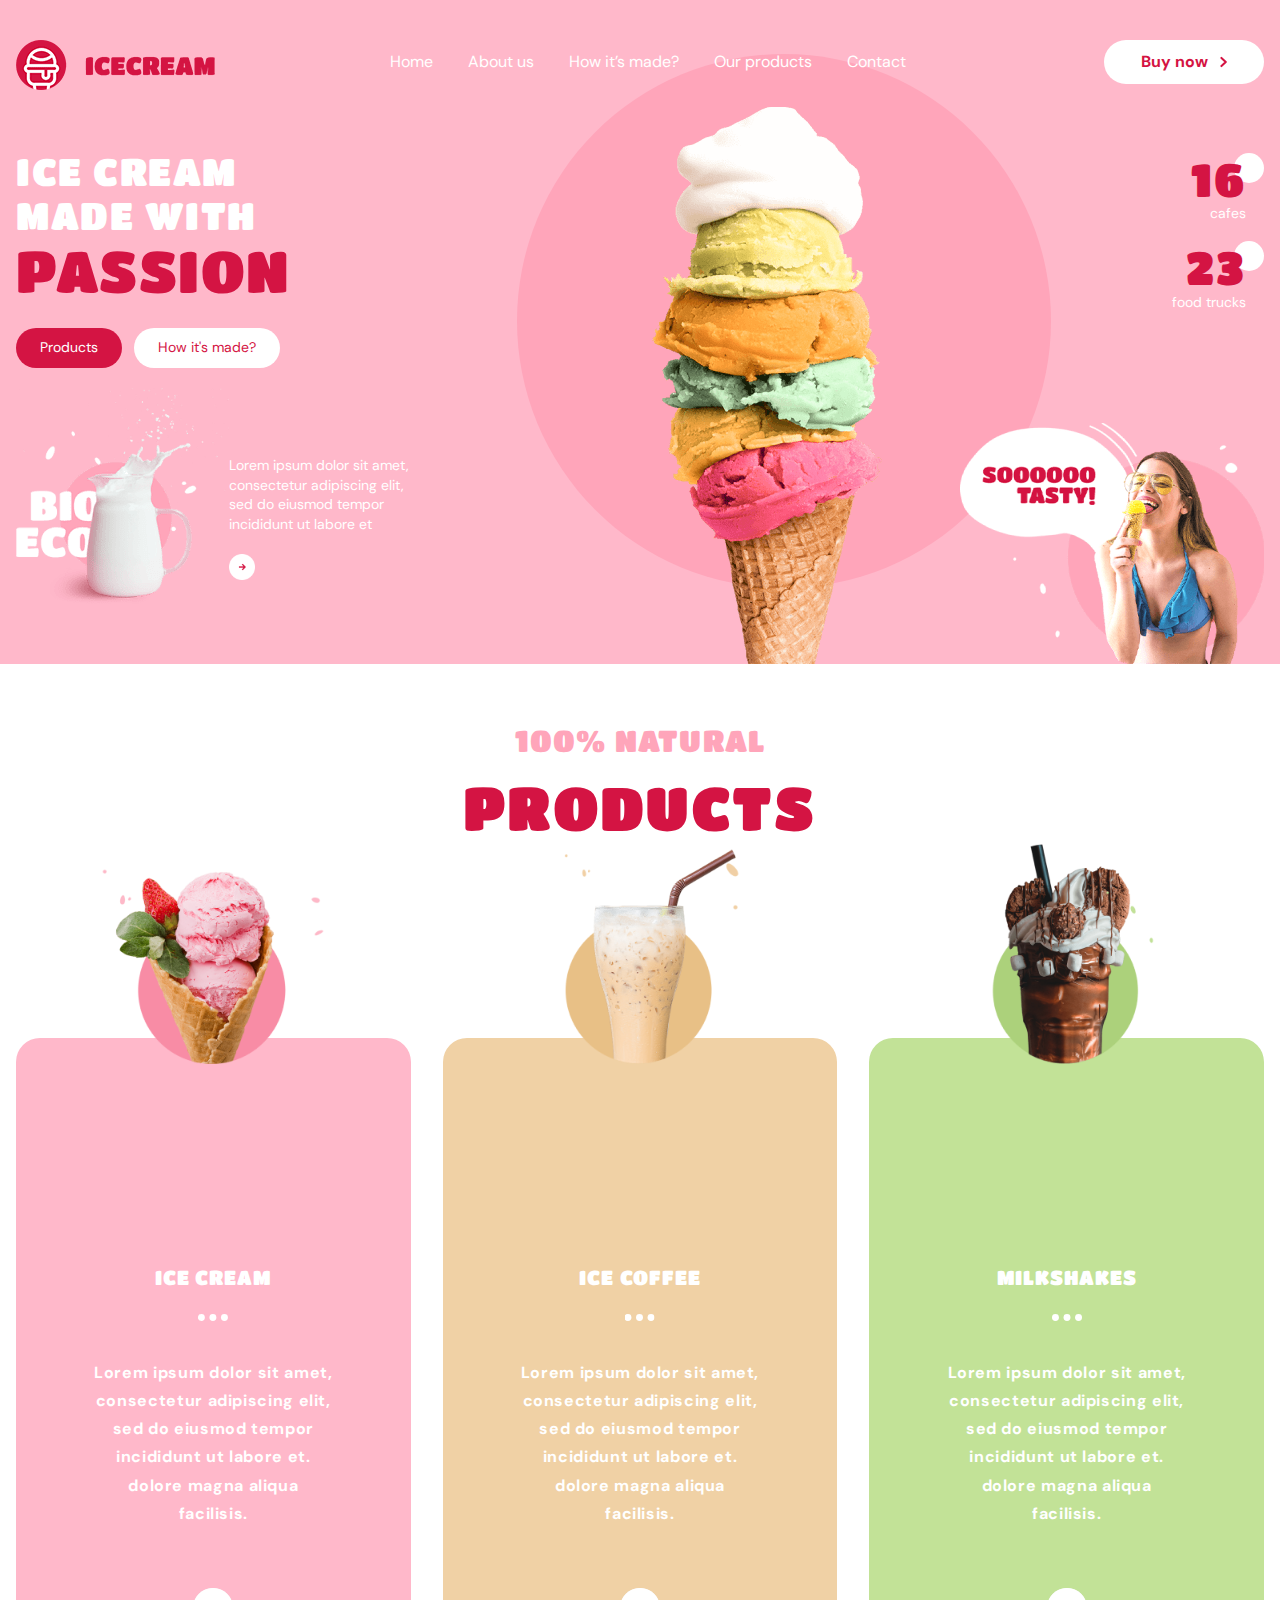
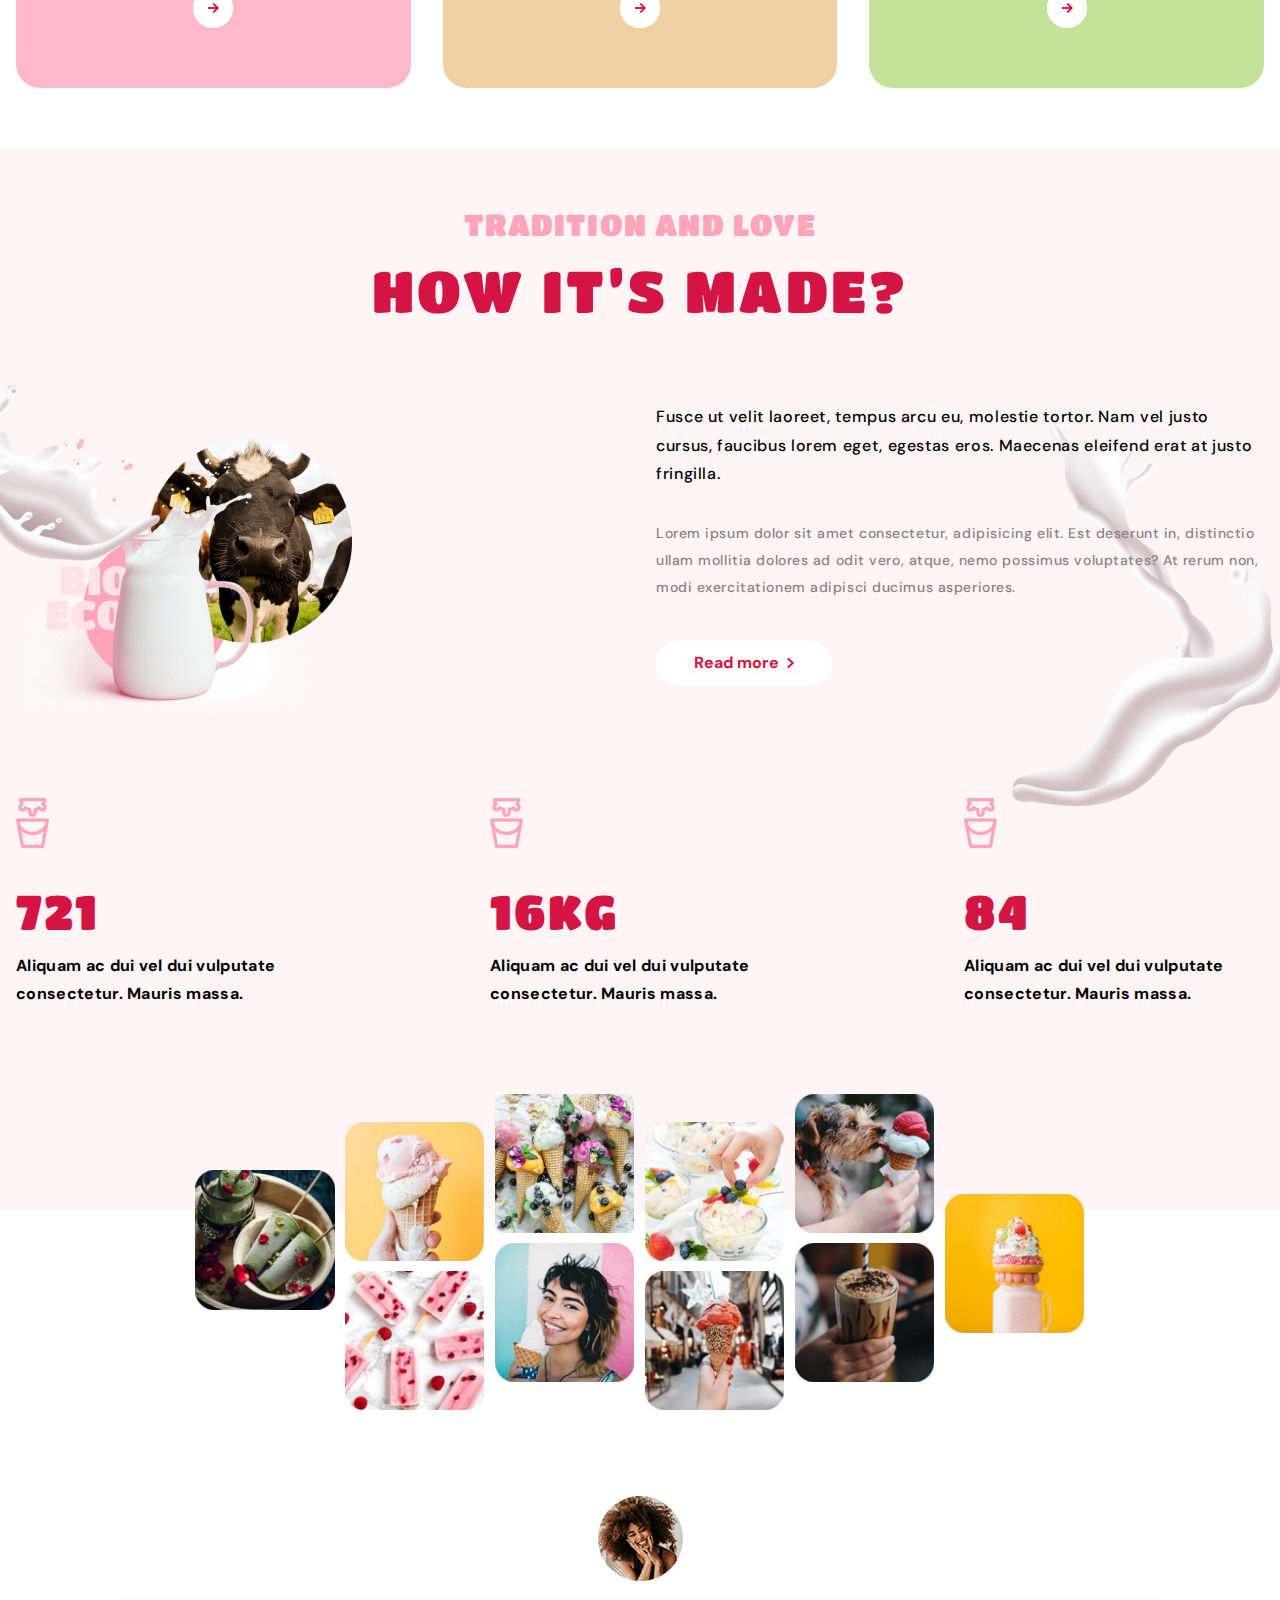
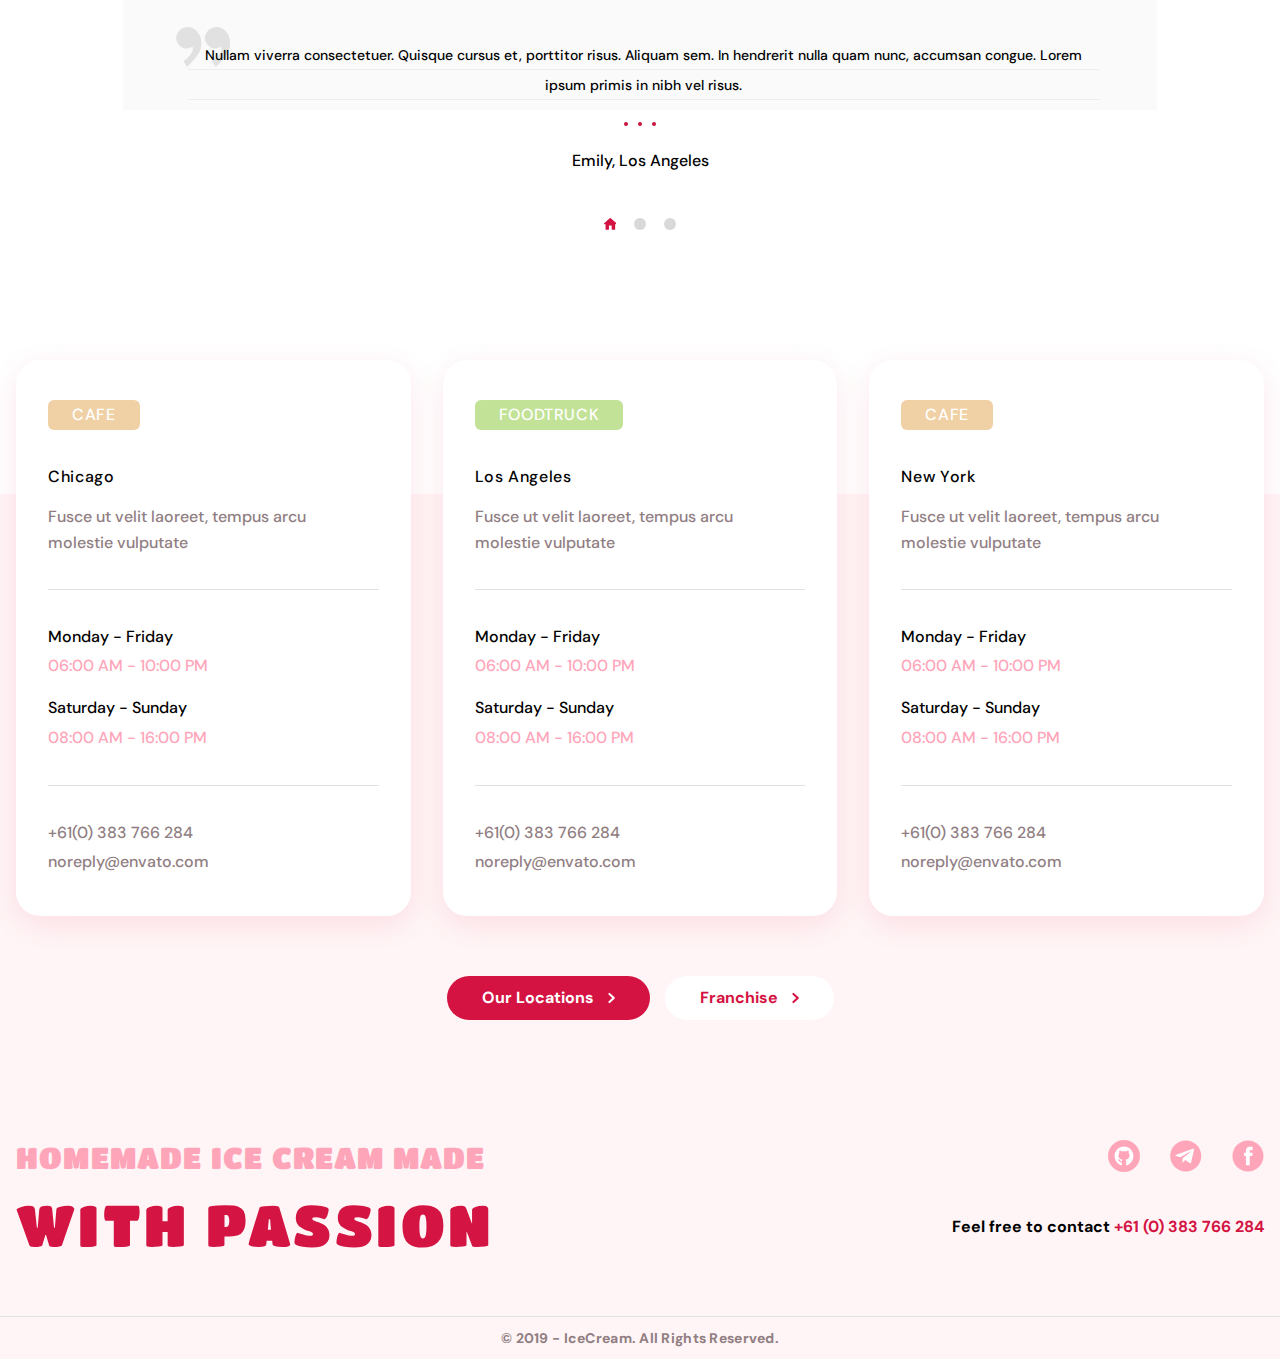
==== commit 72823de2: "add images" ====
--- a/index.html
+++ b/index.html
@@ -58,7 +58,17 @@
         <!-- Header  -->
         <div class="container">
           <div class="header__container">
-            <div class="header__logo"><img src="./images/logo1x.png" alt="" /></div>
+            <div class="header__logo">
+              <img
+                src="./images/header/logo1x.png"
+                srcset="
+                  ./images/header/logo1x.png 1x,
+                  ./images/header/logo2x.png 2x,
+                  ./images/header/logo3x.png 3x
+                "
+                alt="company logo"
+              />
+            </div>
             <button
               class="mobile-menu__button-open"
               type="button"
@@ -108,13 +118,89 @@
               ><a class="header__btn header__btn--secondary" href="#about">How it's made?</a>
             </div>
             <div class="header__image-icecream">
-              <img src="./images/icecream.png" alt="icecream" />
+              <picture>
+                <source
+                  srcset="
+                    ./images/header/iced1x.png 1x,
+                    ./images/header/iced2x.png 2x,
+                    ./images/header/iced3x.png 3x
+                  "
+                  media="(min-width:1280px)"
+                  type="image/png"
+                />
+
+                <source
+                  srcset="
+                    ./images/header/icet1x.png 1x,
+                    ./images/header/icet2x.png 2x,
+                    ./images/header/icet3x.png 3x
+                  "
+                  media="(min-width:768px)"
+                  type="image/png"
+                />
+
+                <source
+                  srcset="
+                    ./images/header/icem1x.png 1x,
+                    ./images/header/icem2x.png 2x,
+                    ./images/header/icem3x.png 3x
+                  "
+                  media="(max-width:767px)"
+                  type="image/png"
+                />
+
+                <img src="./images/header/icem1x.png" alt="icecream" />
+              </picture>
             </div>
             <div class="header__image-milk">
-              <img src="./images/milk-header1x.png" alt="milk" />
+              <picture>
+                <source
+                  srcset="
+                    ./images/header/milkd1x.png 1x,
+                    ./images/header/milkd2x.png 2x,
+                    ./images/header/milkd3x.png 3x
+                  "
+                  media="(min-width:1280px)"
+                  type="image/png"
+                />
+
+                <source
+                  srcset="
+                    ./images/header/milkt1x.png 1x,
+                    ./images/header/milkt2x.png 2x,
+                    ./images/header/milkt3x.png 3x
+                  "
+                  media="(min-width:768px)"
+                  type="image/png"
+                />
+
+                <img src="./images/header/milkt1x.png" alt="milk" />
+              </picture>
             </div>
             <div class="header__image-girl">
-              <img src="./images/girl-header1x.png" alt="girl with icecream" />
+              <picture>
+                <source
+                  srcset="
+                    ./images/header/girld1x.png 1x,
+                    ./images/header/girld2x.png 2x,
+                    ./images/header/girld3x.png 3x
+                  "
+                  media="(min-width:1280px)"
+                  type="image/png"
+                />
+
+                <source
+                  srcset="
+                    ./images/header/girlt1x.png 1x,
+                    ./images/header/girlt2x.png 2x,
+                    ./images/header/girlt3x.png 3x
+                  "
+                  media="(min-width:768px)"
+                  type="image/png"
+                />
+
+                <img src="./images/header/girlt1x.png" alt="girl" />
+              </picture>
             </div>
             <div class="header__text-block">
               <p class="header__text-wrap">
@@ -294,7 +380,15 @@
             <ul class="itcss__items">
               <li class="itcss__item">
                 <div class="testimonials__image-container">
-                  <img src="./images/testimonials1.png" alt="" />
+                  <img
+                    src="./images/testimonials/1x1.png"
+                    srcset="
+                      ./images/testimonials/1x1.png 1x,
+                      ./images/testimonials/1x2.png 2x,
+                      ./images/testimonials/1x3.png 3x
+                    "
+                    alt="emily from la"
+                  />
                 </div>
                 <div class="testimonials__wrap">
                   <p class="testimonials__text">
@@ -310,7 +404,15 @@
               </li>
               <li class="itcss__item">
                 <div class="testimonials__image-container">
-                  <img src="./images/testimonials2.png" alt="" />
+                  <img
+                    src="./images/testimonials/2x1.png"
+                    srcset="
+                      ./images/testimonials/2x1.png 1x,
+                      ./images/testimonials/2x2.png 2x,
+                      ./images/testimonials/2x3.png 3x
+                    "
+                    alt="ida from ohio"
+                  />
                 </div>
                 <div class="testimonials__wrap">
                   <p class="testimonials__text">
@@ -326,7 +428,15 @@
               </li>
               <li class="itcss__item">
                 <div class="testimonials__image-container">
-                  <img src="./images/testimonials3.png" alt="" />
+                  <img
+                    src="./images/testimonials/3x1.png"
+                    srcset="
+                      ./images/testimonials/3x1.png 1x,
+                      ./images/testimonials/3x2.png 2x,
+                      ./images/testimonials/3x3.png 3x
+                    "
+                    alt="joan from boston"
+                  />
                 </div>
                 <div class="testimonials__wrap">
                   <p class="testimonials__text">
--- a/css/main.css
+++ b/css/main.css
@@ -1163,6 +1163,44 @@
   .products__description {
     padding-left: 32px;
     padding-right: 32px;
+    line-height: 1.52;
+  }
+}
+
+@media screen and (min-width: 1280px) {
+  .products {
+    padding-top: 60px;
+  }
+  .products__label {
+    margin-bottom: 16px;
+    font-size: 30px;
+    line-height: 1.13;
+    letter-spacing: 0.04em;
+  }
+  .products__title {
+    margin-bottom: 0;
+    font-size: 58px;
+    letter-spacing: 0.06em;
+  }
+  .products__cards {
+    gap: 32px;
+  }
+  .products__pic {
+    height: 394px;
+  }
+  .products__pic::before {
+    top: 198px;
+    height: 197px;
+  }
+  .products__description {
+    margin-bottom: 60px;
+    padding-left: 77px;
+    padding-right: 77px;
+    font-size: 16px;
+    line-height: 1.76;
+  }
+  .products__wrap {
+    padding-bottom: 60px;
   }
 }
 
@@ -1341,6 +1379,52 @@
   }
 }
 
+@media screen and (min-width: 1280px) {
+  .about {
+    position: relative;
+    padding-top: 60px;
+    padding-bottom: 20px;
+    background-color: #fff5f6;
+    width: 100%;
+  }
+  .about::after {
+    opacity: 1;
+    top: 236px;
+    background-image: url("../images/milkdesk1x-left.png");
+    width: 169px;
+    height: 100%;
+  }
+  .about::before {
+    opacity: 1;
+    top: 236px;
+    right: 0;
+    background-image: url("../images/milkdesk1x-right.png");
+    width: 294px;
+    height: 100%;
+  }
+  .about__label {
+    margin-bottom: 16px;
+    font-size: 30px;
+    line-height: 1.13;
+    letter-spacing: 0.04em;
+  }
+  .about__title {
+    margin-bottom: 80px;
+    font-size: 58px;
+    line-height: 1.13;
+    letter-spacing: 0.06em;
+  }
+  .about__description {
+    margin-bottom: 32px;
+    font-size: 16px;
+    letter-spacing: 0.04em;
+  }
+  .about__text {
+    line-height: 1.94;
+    letter-spacing: 0.04em;
+  }
+}
+
 .advantages {
   padding-top: 20px;
   padding-bottom: 40px;
@@ -1407,6 +1491,25 @@
   }
   .advantages__description {
     font-size: 14px;
+  }
+}
+
+@media screen and (min-width: 1280px) {
+  .advantages__item {
+    max-width: 300px;
+  }
+  .advantages__item:not(:last-child) {
+    margin-bottom: 0;
+  }
+  .advantages__list {
+    -webkit-box-pack: justify;
+        -ms-flex-pack: justify;
+            justify-content: space-between;
+  }
+  .advantages__description {
+    font-size: 16px;
+    line-height: 1.76;
+    letter-spacing: 0.02em;
   }
 }
 
@@ -1644,6 +1747,12 @@
   }
   .testimonials__owner {
     font-size: 16px;
+  }
+}
+
+@media screen and (min-width: 1280px) {
+  .testimonials {
+    padding-bottom: 60px;
   }
 }
 
@@ -2031,6 +2140,31 @@
   }
 }
 
+@media screen and (min-width: 1280px) {
+  .contacts {
+    padding-top: 60px;
+    padding-bottom: 0;
+  }
+  .contacts__list {
+    margin-bottom: 60px;
+  }
+  .contacts__item {
+    font-size: 16px;
+  }
+  .contacts__btn {
+    padding-left: 35px;
+    padding-right: 35px;
+  }
+  .contacts__btn:hover,
+  .contacts__btn :focus {
+    background-color: #c7133e;
+  }
+  .contacts__btn--second:hover,
+  .contacts__btn :focus {
+    background-color: #ecebeb;
+  }
+}
+
 .footer {
   position: relative;
   background: -webkit-gradient(linear, left top, left bottom, color-stop(27%, #fff5f6), color-stop(27%, #fff5f6));
@@ -2143,6 +2277,23 @@
     display: grid;
     -ms-grid-columns: (1fr)[2];
         grid-template-columns: repeat(2, 1fr);
+  }
+}
+
+@media screen and (min-width: 1280px) {
+  .footer__wrap {
+    margin-top: 120px;
+    margin-bottom: 60px;
+  }
+  .footer__title {
+    margin-bottom: 16px;
+    font-size: 30px;
+  }
+  .footer__meta {
+    font-size: 58px;
+  }
+  .footer__contact {
+    font-size: 16px;
   }
 }
 
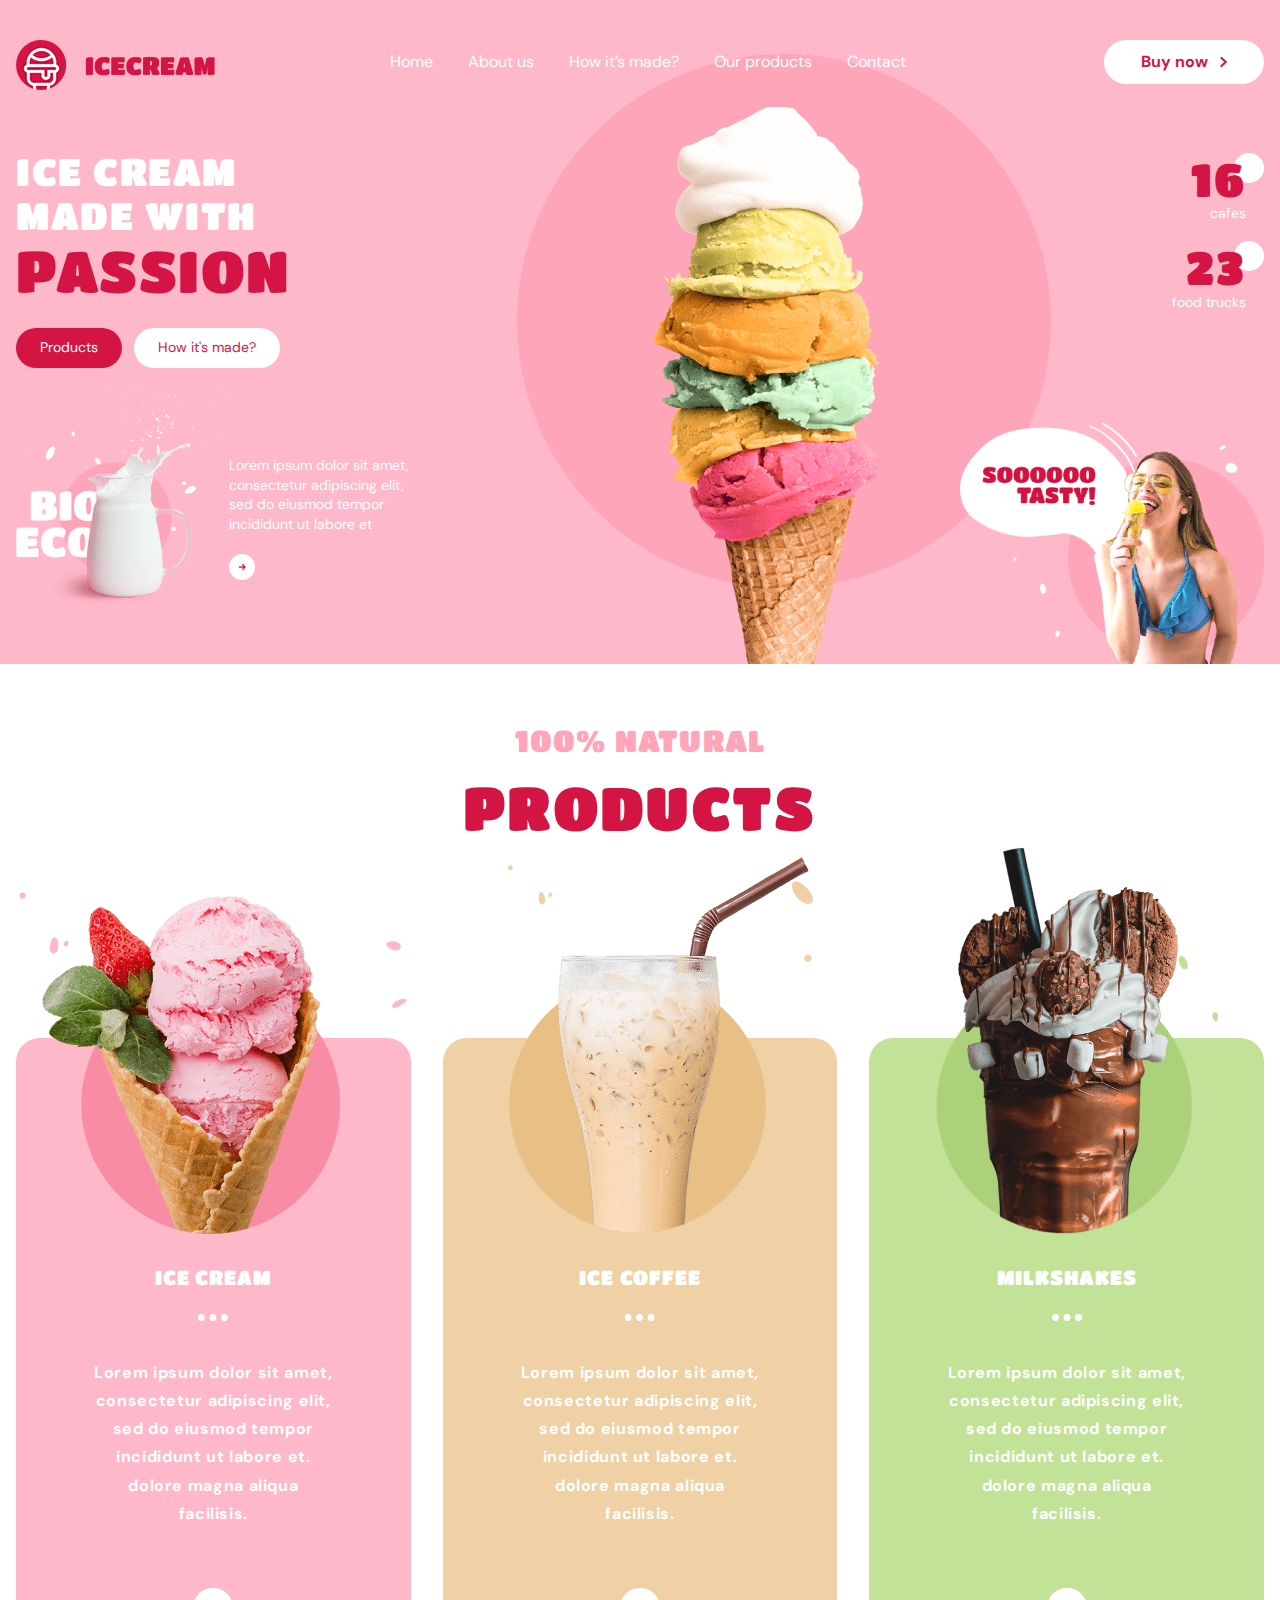
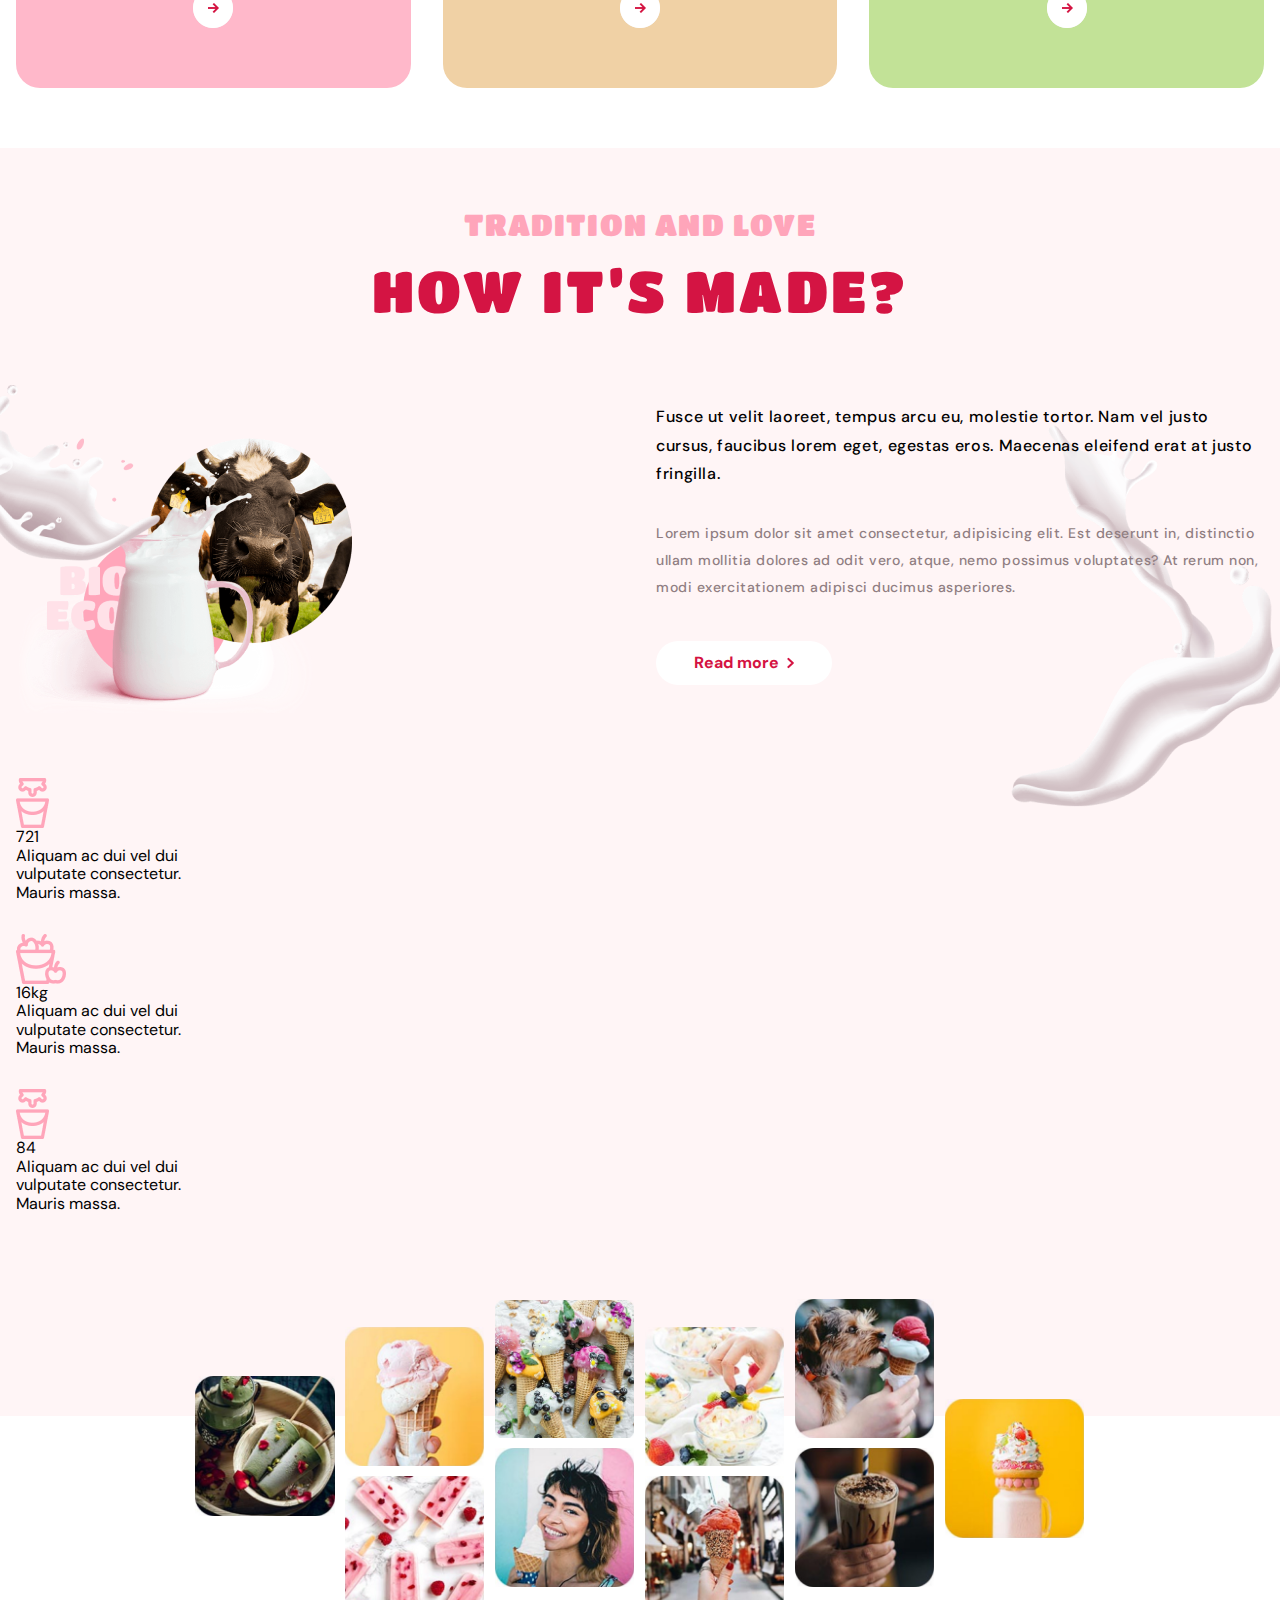
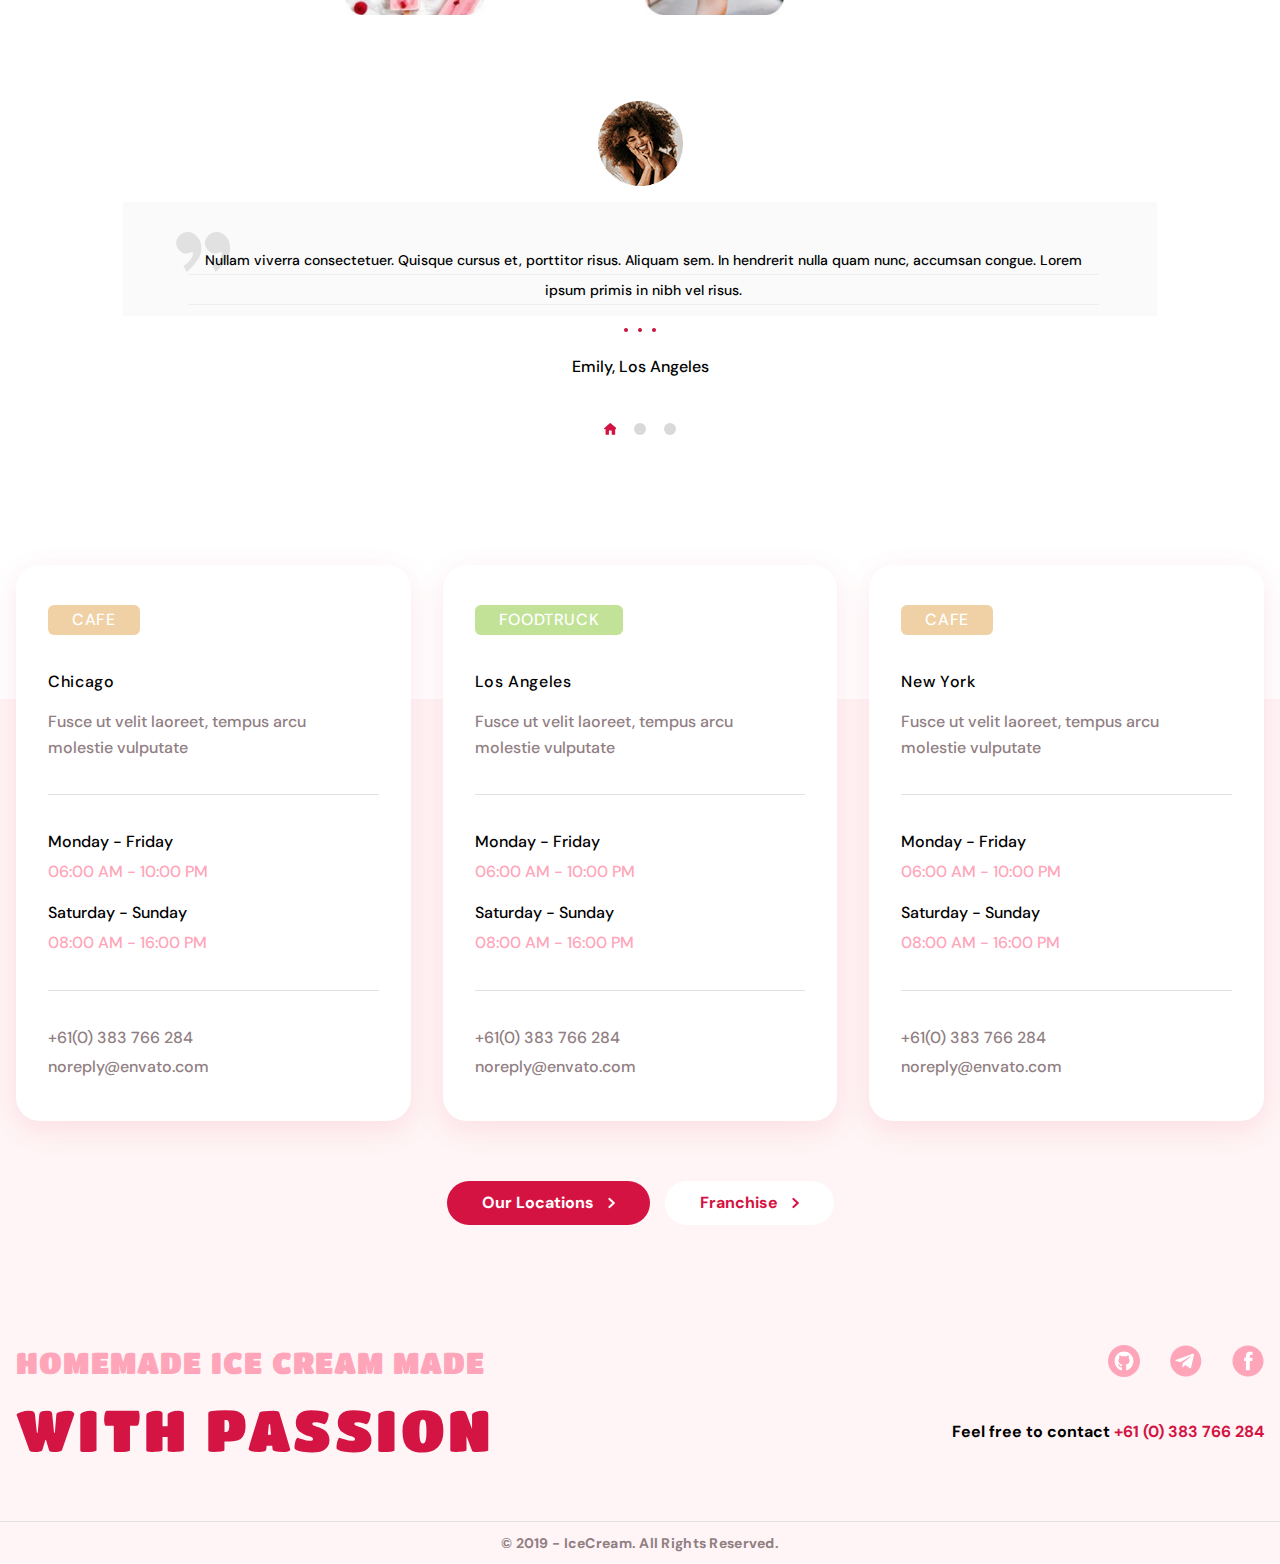
==== commit c6265f62: "some fix" ====
--- a/index.html
+++ b/index.html
@@ -316,14 +316,14 @@
             </p>
           </li>
           <li class="advantages__item">
-            <div class="advantages__pic"></div>
+            <div class="advantages__pic advantages__pic--second"></div>
             <p class="advantages__text">16kg</p>
             <p class="advantages__description">
               Aliquam ac dui vel dui vulputate consectetur. Mauris massa.
             </p>
           </li>
           <li class="advantages__item">
-            <div class="advantages__pic"></div>
+            <div class="advantages__pic advantages__pic--third"></div>
             <p class="advantages__text">84</p>
             <p class="advantages__description">
               Aliquam ac dui vel dui vulputate consectetur. Mauris massa.
--- a/css/main.css
+++ b/css/main.css
@@ -685,7 +685,7 @@
   display: none;
 }
 
-.image-milk {
+.header__image-milk {
   display: none;
 }
 
@@ -772,6 +772,7 @@
     margin-left: 12px;
   }
   .header__image-milk {
+    display: block;
     position: absolute;
     bottom: 16px;
     z-index: 2;
@@ -1035,7 +1036,8 @@
 .products__pic::after {
   position: absolute;
   content: '';
-  background-image: url("../images/card1.png");
+  background-image: -webkit-image-set(url("../images/products/m1x1.png") 1x, url("../images/products/m1x2.png") 2x, url("../images/products/m1x3.png") 3x);
+  background-image: image-set("../images/products/m1x1.png" 1x, "../images/products/m1x2.png" 2x, "../images/products/m1x3.png" 3x);
   background-repeat: no-repeat;
   background-size: contain;
   background-position: center;
@@ -1048,7 +1050,8 @@
 }
 
 .products__pic--second-card::after {
-  background-image: url("../images/card2.png");
+  background-image: -webkit-image-set(url("../images/products/m2x1.png") 1x, url("../images/products/m2x2.png") 2x, url("../images/products/m2x3.png") 3x);
+  background-image: image-set("../images/products/m2x1.png" 1x, "../images/products/m2x2.png" 2x, "../images/products/m2x3.png" 3x);
 }
 
 .products__pic--third-card::before {
@@ -1056,7 +1059,8 @@
 }
 
 .products__pic--third-card::after {
-  background-image: url("../images/card3.png");
+  background-image: -webkit-image-set(url("../images/products/m3x1.png") 1x, url("../images/products/m3x2.png") 2x, url("../images/products/m3x3.png") 3x);
+  background-image: image-set("../images/products/m3x1.png" 1x, "../images/products/m3x2.png" 2x, "../images/products/m3x3.png" 3x);
 }
 
 .products__wrap {
@@ -1155,10 +1159,44 @@
         grid-template-columns: repeat(3, 1fr);
   }
   .products__pic {
+    position: relative;
+    width: 100%;
     height: 224px;
   }
+  .products__pic::before {
+    content: '';
+    position: absolute;
+    width: 100%;
+    top: 113px;
+    height: 112px;
+    background-color: #ffb8ca;
+    border-top-left-radius: 24px;
+    border-top-right-radius: 24px;
+  }
   .products__pic::after {
+    position: absolute;
+    content: '';
+    background-image: -webkit-image-set(url("../images/products/t1x1.png") 1x, url("../images/products/t1x2.png") 2x, url("../images/products/t1x3.png") 3x);
+    background-image: image-set("../images/products/t1x1.png" 1x, "../images/products/t1x2.png" 2x, "../images/products/t1x3.png" 3x);
+    background-repeat: no-repeat;
+    background-size: contain;
+    background-position: center;
+    width: 100%;
     height: 224px;
+  }
+  .products__pic--second-card::before {
+    background-color: #f0d1a5;
+  }
+  .products__pic--second-card::after {
+    background-image: -webkit-image-set(url("../images/products/t2x1.png") 1x, url("../images/products/t2x2.png") 2x, url("../images/products/t2x3.png") 3x);
+    background-image: image-set("../images/products/t2x1.png" 1x, "../images/products/t2x2.png" 2x, "../images/products/t2x3.png" 3x);
+  }
+  .products__pic--third-card::before {
+    background-color: #c2e297;
+  }
+  .products__pic--third-card::after {
+    background-image: -webkit-image-set(url("../images/products/t3x1.png") 1x, url("../images/products/t3x2.png") 2x, url("../images/products/t3x3.png") 3x);
+    background-image: image-set("../images/products/t3x1.png" 1x, "../images/products/t3x2.png" 2x, "../images/products/t3x3.png" 3x);
   }
   .products__description {
     padding-left: 32px;
@@ -1186,11 +1224,44 @@
     gap: 32px;
   }
   .products__pic {
+    position: relative;
+    width: 100%;
     height: 394px;
   }
   .products__pic::before {
+    content: '';
+    position: absolute;
+    width: 100%;
     top: 198px;
     height: 197px;
+    background-color: #ffb8ca;
+    border-top-left-radius: 24px;
+    border-top-right-radius: 24px;
+  }
+  .products__pic::after {
+    position: absolute;
+    content: '';
+    background-image: -webkit-image-set(url("../images/products/d1x1.png") 1x, url("../images/products/d1x2.png") 2x, url("../images/products/d1x3.png") 3x);
+    background-image: image-set("../images/products/d1x1.png" 1x, "../images/products/d1x2.png" 2x, "../images/products/d1x3.png" 3x);
+    background-repeat: no-repeat;
+    background-size: contain;
+    background-position: center;
+    width: 100%;
+    height: 394px;
+  }
+  .products__pic--second-card::before {
+    background-color: #f0d1a5;
+  }
+  .products__pic--second-card::after {
+    background-image: -webkit-image-set(url("../images/products/d2x1.png") 1x, url("../images/products/d2x2.png") 2x, url("../images/products/d2x3.png") 3x);
+    background-image: image-set("../images/products/d2x1.png" 1x, "../images/products/d2x2.png" 2x, "../images/products/d2x3.png" 3x);
+  }
+  .products__pic--third-card::before {
+    background-color: #c2e297;
+  }
+  .products__pic--third-card::after {
+    background-image: -webkit-image-set(url("../images/products/d3x1.png") 1x, url("../images/products/d3x2.png") 2x, url("../images/products/d3x3.png") 3x);
+    background-image: image-set("../images/products/d3x1.png" 1x, "../images/products/d3x2.png" 2x, "../images/products/d3x3.png" 3x);
   }
   .products__description {
     margin-bottom: 60px;
@@ -1450,11 +1521,22 @@
 .advantages__pic {
   height: 50px;
   width: 100%;
-  background-image: url("../images/advantages1.png");
+  background-image: -webkit-image-set(url("../images/advantage/1x1.png") 1x, url("../images/advantage/1x2.png") 2x, url("../images/advantage/1x3.png") 3x);
+  background-image: image-set("../images/advantage/1x1.png" 1x, "../images/advantage/1x2.png" 2x, "../images/advantage/1x3.png" 3x);
   background-repeat: no-repeat;
 }
 
-.advantages__text {
+.advantages__pic--second {
+  background-image: -webkit-image-set(url("../images/advantage/2x1.png") 1x, url("../images/advantage/2x2.png") 2x, url("../images/advantage/2x3.png") 3x);
+  background-image: image-set("../images/advantage/2x1.png" 1x, "../images/advantage/2x2.png" 2x, "../images/advantage/2x3.png" 3x);
+}
+
+.advantages__pic--second--third {
+  background-image: -webkit-image-set(url("../images/advantage/3x1.png") 1x, url("../images/advantage/3x2.png") 2x, url("../images/advantage/3x3.png") 3x);
+  background-image: image-set("../images/advantage/3x1.png" 1x, "../images/advantage/3x2.png" 2x, "../images/advantage/3x3.png" 3x);
+}
+
+.advantages__pic .advantages__text {
   margin-top: 16px;
   font-family: 'Titan One';
   font-style: normal;
@@ -1466,47 +1548,48 @@
   color: #d41443;
 }
 
-.advantages__description {
+.advantages__pic .advantages__description {
   margin-top: 13px;
   font-weight: 700;
   font-size: 12px;
   line-height: 1.74;
+  text-decoration: line-through;
 }
 
 @media screen and (min-width: 768px) {
-  .advantages {
+  .advantages__pic .advantages {
     padding-top: 40px;
   }
-  .advantages__list {
+  .advantages__pic .advantages__list {
     display: -webkit-box;
     display: -ms-flexbox;
     display: flex;
   }
-  .advantages__item {
+  .advantages__pic .advantages__item {
     margin-bottom: 0;
   }
-  .advantages__text {
+  .advantages__pic .advantages__text {
     margin-top: 36px;
     font-size: 48px;
   }
-  .advantages__description {
+  .advantages__pic .advantages__description {
     font-size: 14px;
   }
 }
 
 @media screen and (min-width: 1280px) {
-  .advantages__item {
+  .advantages__pic .advantages__item {
     max-width: 300px;
   }
-  .advantages__item:not(:last-child) {
+  .advantages__pic .advantages__item:not(:last-child) {
     margin-bottom: 0;
   }
-  .advantages__list {
+  .advantages__pic .advantages__list {
     -webkit-box-pack: justify;
         -ms-flex-pack: justify;
             justify-content: space-between;
   }
-  .advantages__description {
+  .advantages__pic .advantages__description {
     font-size: 16px;
     line-height: 1.76;
     letter-spacing: 0.02em;
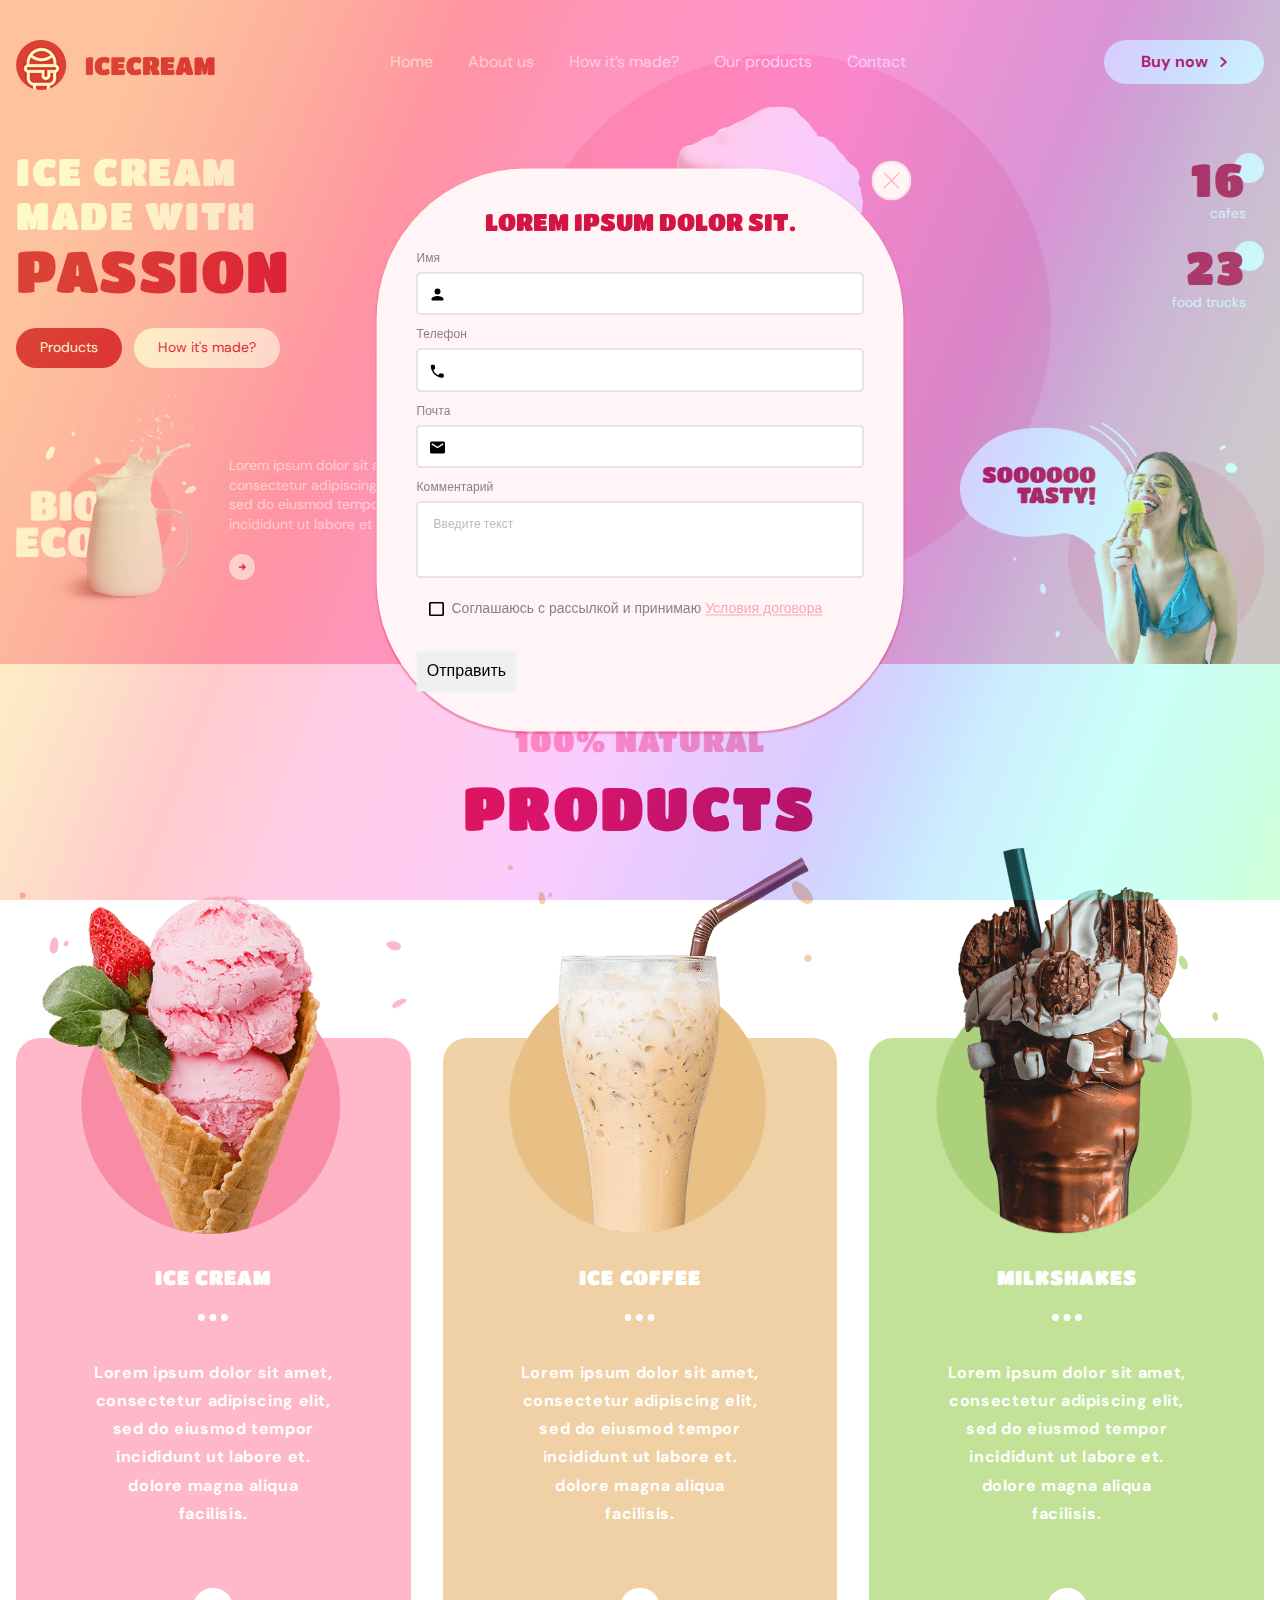
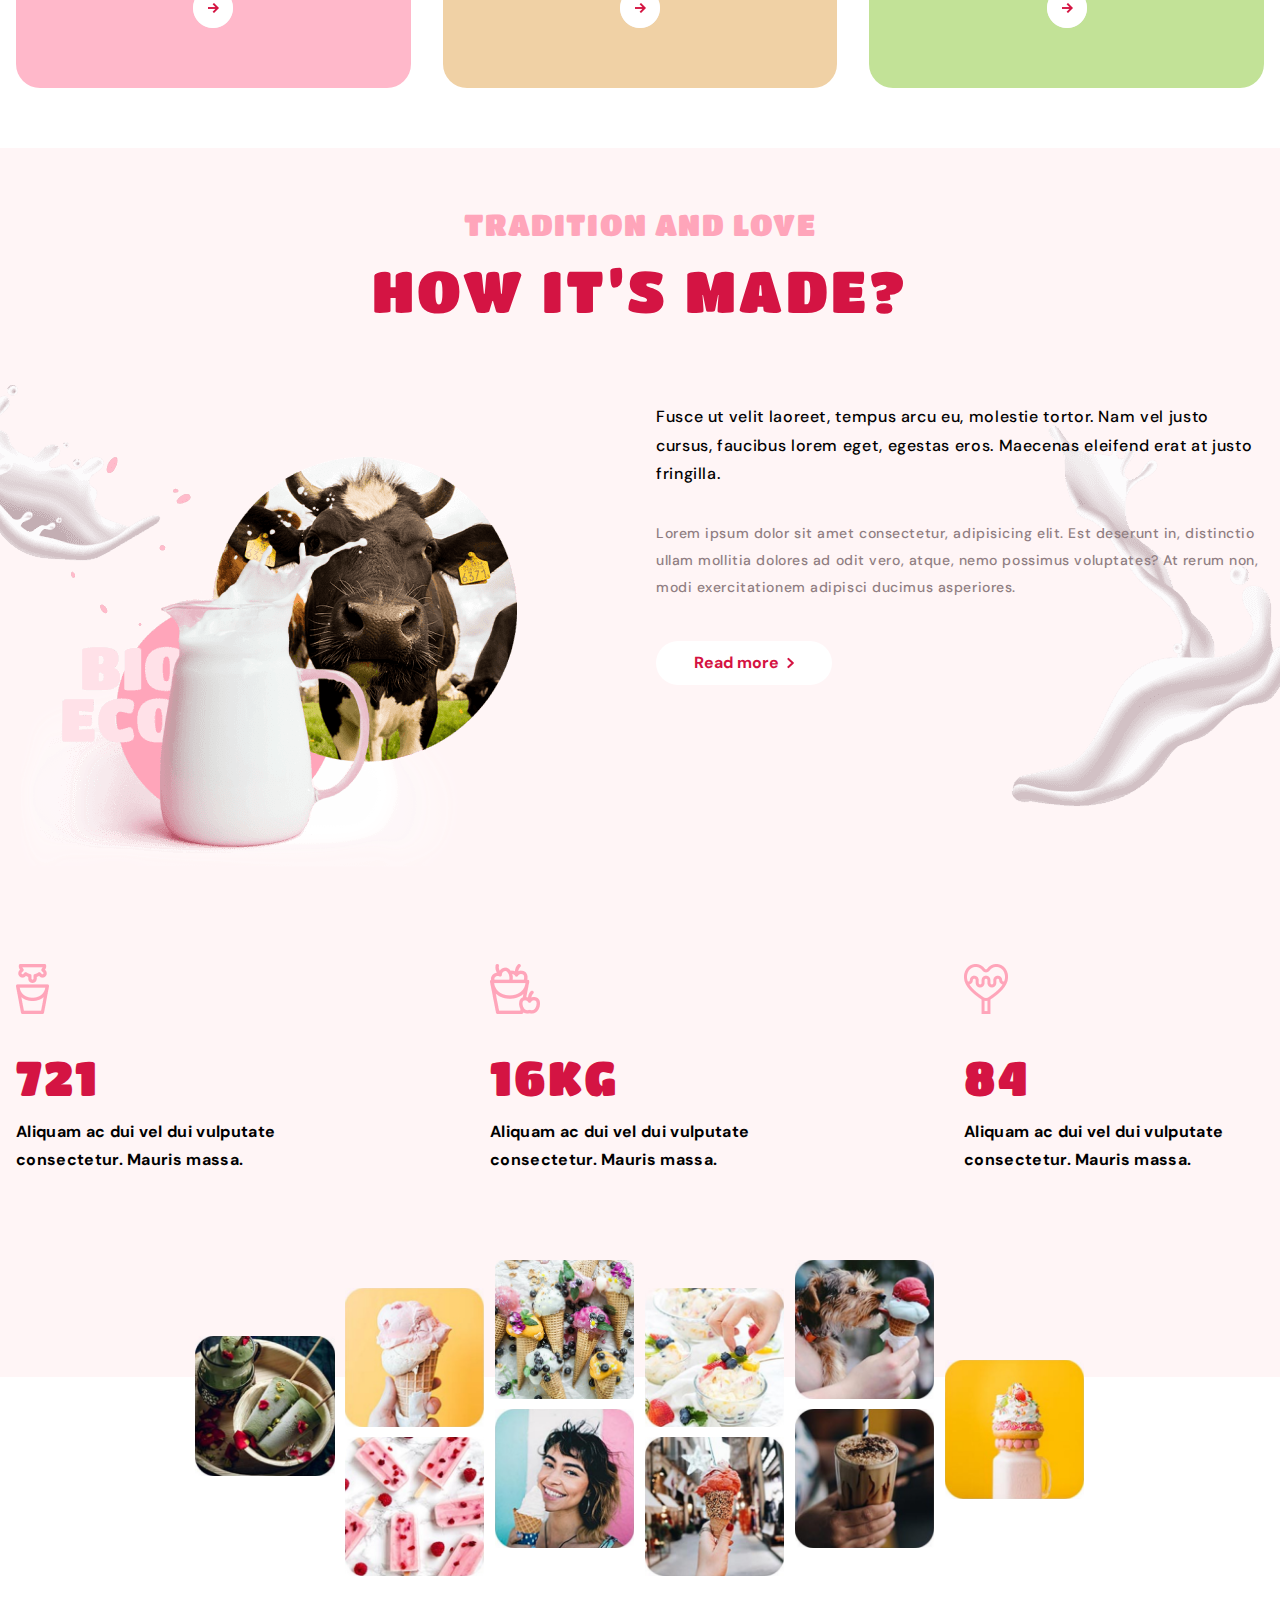
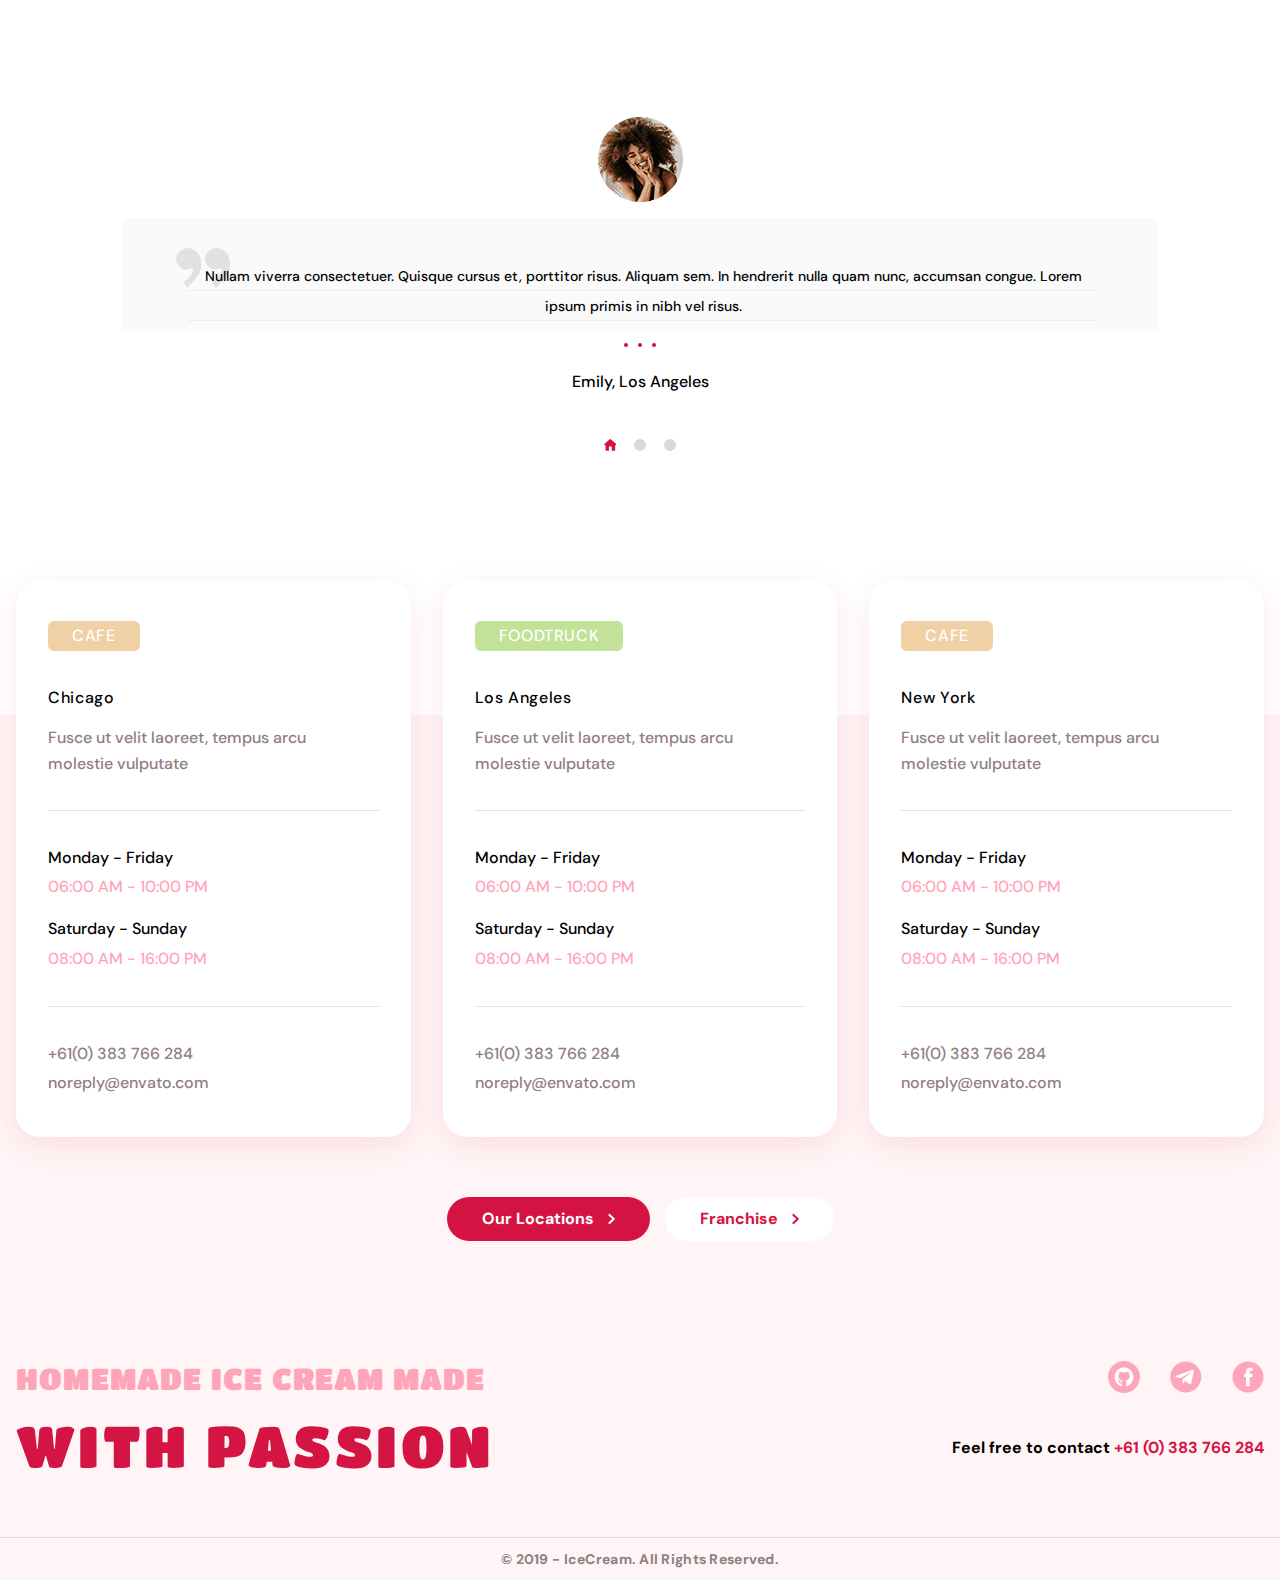
==== commit 22f163bd: "add modal" ====
--- a/index.html
+++ b/index.html
@@ -29,7 +29,7 @@
             </svg>
           </button>
           <div class="mobile-menu__overlay">
-            <button class="mobile-menu__btn-buy" type="button">
+            <button class="mobile-menu__btn-buy" type="button" data-modal-open>
               <span class="mobile-menu__btn-meta">Buy now</span>
               <svg class="mobile-menu__btn-icon" width="7" height="16">
                 <use href="./images/icons.svg#icon-btn-icon"></use>
@@ -103,7 +103,7 @@
                 </li>
               </ul>
             </nav>
-            <button class="header__btn-buy" type="button">
+            <button class="header__btn-buy" type="button" data-modal-open2>
               <span class="header__btn-meta">Buy now</span>
               <svg class="header__btn-icon" width="7" height="16">
                 <use href="./images/icons.svg#icon-btn-icon"></use>
@@ -606,9 +606,79 @@
         </p>
       </div>
     </footer>
-
-    <script src="js/menu2.js"></script>
-    <script src="js/slider.min.js"></script>
+    <!-- Modal -->
+    <div class="backdrop" data-modal>
+      <div class="modal">
+        <button type="button" class="modal__close" data-modal-close>
+          <svg class="modal__close-icon" width="18" height="18">
+            <use href="./images/icons.svg#icon-closemodal"></use>
+          </svg>
+        </button>
+        <form class="join-form" autocomplete="off">
+          <p class="join-form__title">Lorem ipsum dolor sit.</p>
+          <label class="join-form__label">
+            <input
+              class="join-form__input"
+              type="text"
+              name="user-name"
+              placeholder=" "
+              id="name"
+            />
+            <svg class="join-form__icon" width="18" height="18">
+              <use href="./images/icons.svg#icon-name"></use>
+            </svg>
+            <span class="join-form__name">Имя</span>
+          </label>
+          <label class="join-form__label" for="tel">
+            <input class="join-form__input" type="tel" name="tel" placeholder=" " id="tel" />
+            <svg class="join-form__icon" width="18" height="18">
+              <use href="./images/icons.svg#icon-tel"></use>
+            </svg>
+            <span class="join-form__name">Телефон</span></label
+          >
+          <label class="join-form__label" for="mail">
+            <input class="join-form__input" type="email" name="mail" placeholder=" " id="mail" />
+            <svg class="join-form__icon" width="18" height="18">
+              <use href="./images/icons.svg#icon-mail"></use></svg
+            ><span class="join-form__name">Почта</span></label
+          >
+          <label class="join-form__label" for="comment">
+            <textarea
+              class="join-form__inputtext"
+              placeholder="Введите текст"
+              name="comment"
+              rows="7"
+              id="comment"
+            ></textarea>
+            <span class="join-form__name">Комментарий</span>
+          </label>
+          <label class="join-form__accept">
+            <input
+              class="join-form__checkboxhidden"
+              type="checkbox"
+              name="accept"
+              value="accept-offer"
+            />
+            <span class="join-form__checkbox">
+              <svg width="16" height="15">
+                <use href="./images/icons.svg#icon-checkbox"></use>
+              </svg>
+            </span>
+            <span class="join-form__checkboxchecked">
+              <svg width="16" height="15">
+                <use href="./images/icons.svg#icon-accept"></use>
+              </svg>
+            </span>
+            <span class="join-form__offer"
+              >Соглашаюсь с рассылкой и принимаю
+              <a class="join-form__offerlink" href="">Условия договора</a></span
+            >
+          </label>
+          <button class="join-form__submit" type="submit">Отправить</button>
+        </form>
+      </div>
+    </div>
+
     <script>
       document.addEventListener('DOMContentLoaded', function () {
         // инициализация слайдера
@@ -619,5 +689,8 @@
         });
       });
     </script>
+    <script src="js/menu.js"></script>
+    <script src="js/slider.min.js"></script>
+    <script src="js/modal.js"></script>
   </body>
 </html>
--- a/css/main.css
+++ b/css/main.css
@@ -437,7 +437,7 @@
   }
 }
 
-.advantages__title, .gallery__title, .testimonials__title, .contacts__title {
+.advantages__title, .gallery__title, .testimonials__title, .contacts__title, .join-form__checkboxhidden {
   position: absolute;
   white-space: nowrap;
   width: 1px;
@@ -1332,7 +1332,8 @@
 }
 
 .about__pic {
-  background-image: url("../images/howitmade.png");
+  background-image: -webkit-image-set(url("../images/about/m1x1.png") 1x, url("../images/about/m1x2.png") 2x, url("../images/about/m1x3.png") 3x);
+  background-image: image-set("../images/about/m1x1.png" 1x, "../images/about/m1x2.png" 2x, "../images/about/m1x3.png" 3x);
   background-repeat: no-repeat;
   background-size: contain;
   background-position: center;
@@ -1443,7 +1444,8 @@
         grid-template-columns: repeat(2, 1fr);
   }
   .about__pic {
-    background-image: url("../images/howitmadetablet1x.png");
+    background-image: -webkit-image-set(url("../images/about/t1x1.png") 1x, url("../images/about/t1x2.png") 2x, url("../images/about/t1x3.png") 3x);
+    background-image: image-set("../images/about/t1x1.png" 1x, "../images/about/t1x2.png" 2x, "../images/about/t1x3.png" 3x);
     background-position: left;
     width: 100%;
     height: 335px;
@@ -1461,16 +1463,18 @@
   .about::after {
     opacity: 1;
     top: 236px;
-    background-image: url("../images/milkdesk1x-left.png");
-    width: 169px;
+    background-image: -webkit-image-set(url("../images/about/milkdx1-left.png") 1x, url("../images/about/milkdx2-left.png") 2x);
+    background-image: image-set("../images/about/milkdx1-left.png" 1x, "../images/about/milkdx2-left.png" 2x);
+    width: 300px;
     height: 100%;
   }
   .about::before {
     opacity: 1;
     top: 236px;
     right: 0;
-    background-image: url("../images/milkdesk1x-right.png");
-    width: 294px;
+    background-image: -webkit-image-set(url("../images/about/milkdx1-right.png") 1x, url("../images/about/milkdx2-right.png") 2x);
+    background-image: image-set("../images/about/milkdx1-right.png" 1x, "../images/about/milkdx2-right.png" 2x);
+    width: 300px;
     height: 100%;
   }
   .about__label {
@@ -1493,6 +1497,11 @@
   .about__text {
     line-height: 1.94;
     letter-spacing: 0.04em;
+  }
+  .about__pic {
+    background-image: -webkit-image-set(url("../images/about/d1x1.png") 1x, url("../images/about/d1x2.png") 2x, url("../images/about/d1x3.png") 3x);
+    background-image: image-set("../images/about/d1x1.png" 1x, "../images/about/d1x2.png" 2x, "../images/about/d1x3.png" 3x);
+    height: 501px;
   }
 }
 
@@ -1531,12 +1540,12 @@
   background-image: image-set("../images/advantage/2x1.png" 1x, "../images/advantage/2x2.png" 2x, "../images/advantage/2x3.png" 3x);
 }
 
-.advantages__pic--second--third {
+.advantages__pic--third {
   background-image: -webkit-image-set(url("../images/advantage/3x1.png") 1x, url("../images/advantage/3x2.png") 2x, url("../images/advantage/3x3.png") 3x);
   background-image: image-set("../images/advantage/3x1.png" 1x, "../images/advantage/3x2.png" 2x, "../images/advantage/3x3.png" 3x);
 }
 
-.advantages__pic .advantages__text {
+.advantages__text {
   margin-top: 16px;
   font-family: 'Titan One';
   font-style: normal;
@@ -1548,51 +1557,80 @@
   color: #d41443;
 }
 
-.advantages__pic .advantages__description {
+.advantages__description {
   margin-top: 13px;
   font-weight: 700;
   font-size: 12px;
   line-height: 1.74;
-  text-decoration: line-through;
 }
 
 @media screen and (min-width: 768px) {
-  .advantages__pic .advantages {
+  .advantages {
     padding-top: 40px;
   }
-  .advantages__pic .advantages__list {
+  .advantages__list {
     display: -webkit-box;
     display: -ms-flexbox;
     display: flex;
   }
-  .advantages__pic .advantages__item {
+  .advantages__item {
     margin-bottom: 0;
   }
-  .advantages__pic .advantages__text {
+  .advantages__text {
     margin-top: 36px;
     font-size: 48px;
   }
-  .advantages__pic .advantages__description {
+  .advantages__description {
     font-size: 14px;
   }
+  .advantages__pic {
+    height: 50px;
+    width: 100%;
+    background-image: -webkit-image-set(url("../images/advantage/1x1.png") 1x, url("../images/advantage/1x2.png") 2x, url("../images/advantage/1x3.png") 3x);
+    background-image: image-set("../images/advantage/1x1.png" 1x, "../images/advantage/1x2.png" 2x, "../images/advantage/1x3.png" 3x);
+    background-repeat: no-repeat;
+  }
+  .advantages__pic--second {
+    background-image: -webkit-image-set(url("../images/advantage/2x1.png") 1x, url("../images/advantage/2x2.png") 2x, url("../images/advantage/2x3.png") 3x);
+    background-image: image-set("../images/advantage/2x1.png" 1x, "../images/advantage/2x2.png" 2x, "../images/advantage/2x3.png" 3x);
+  }
+  .advantages__pic--third {
+    background-image: -webkit-image-set(url("../images/advantage/3x1.png") 1x, url("../images/advantage/3x2.png") 2x, url("../images/advantage/3x3.png") 3x);
+    background-image: image-set("../images/advantage/3x1.png" 1x, "../images/advantage/3x2.png" 2x, "../images/advantage/3x3.png" 3x);
+  }
 }
 
 @media screen and (min-width: 1280px) {
-  .advantages__pic .advantages__item {
+  .advantages__item {
     max-width: 300px;
   }
-  .advantages__pic .advantages__item:not(:last-child) {
+  .advantages__item:not(:last-child) {
     margin-bottom: 0;
   }
-  .advantages__pic .advantages__list {
+  .advantages__list {
     -webkit-box-pack: justify;
         -ms-flex-pack: justify;
             justify-content: space-between;
   }
-  .advantages__pic .advantages__description {
+  .advantages__description {
     font-size: 16px;
     line-height: 1.76;
     letter-spacing: 0.02em;
+  }
+  .advantages__pic {
+    height: 50px;
+    width: 100%;
+    background-image: -webkit-image-set(url("../images/advantage/1x1.png") 1x, url("../images/advantage/1x2.png") 2x, url("../images/advantage/1x3.png") 3x);
+    background-image: image-set("../images/advantage/1x1.png" 1x, "../images/advantage/1x2.png" 2x, "../images/advantage/1x3.png" 3x);
+    background-repeat: no-repeat;
+  }
+  .advantages__pic--second {
+    background-image: -webkit-image-set(url("../images/advantage/2x1.png") 1x, url("../images/advantage/2x2.png") 2x, url("../images/advantage/2x3.png") 3x);
+    background-image: image-set("../images/advantage/2x1.png" 1x, "../images/advantage/2x2.png" 2x, "../images/advantage/2x3.png" 3x);
+  }
+  .advantages__pic--third {
+    background-image: -webkit-image-set(url("../images/advantage/3x1.png") 1x, url("../images/advantage/3x2.png") 2x, url("../images/advantage/3x3.png") 3x);
+    background-image: image-set("../images/advantage/3x1.png" 1x, "../images/advantage/3x2.png" 2x, "../images/advantage/3x3.png" 3x);
   }
 }
 
@@ -1835,6 +1873,7 @@
 
 @media screen and (min-width: 1280px) {
   .testimonials {
+    padding-top: 95px;
     padding-bottom: 60px;
   }
 }
@@ -2417,4 +2456,370 @@
 .social__icon {
   fill: currentColor;
 }
+
+.backdrop {
+  position: fixed;
+  top: 0;
+  left: 0;
+  z-index: 99;
+  width: 100%;
+  height: 100%;
+  background-image: linear-gradient(111.5deg, rgba(249, 230, 1, 0.22) 9.9%, rgba(249, 144, 1, 0.22) 19.4%, rgba(255, 22, 22, 0.22) 29.2%, rgba(255, 22, 133, 0.22) 37.7%, rgba(255, 22, 197, 0.22) 47.7%, rgba(232, 22, 255, 0.22) 53.9%, rgba(162, 22, 255, 0.22) 60%, rgba(80, 22, 255, 0.22) 68.8%, rgba(22, 104, 255, 0.22) 74.2%, rgba(22, 168, 255, 0.22) 77.6%, rgba(22, 255, 220, 0.22) 86.7%, rgba(22, 255, 179, 0.22) 92.5%, rgba(22, 255, 109, 0.22) 97.1%, rgba(92, 255, 22, 0.22) 103.5%);
+  opacity: 1;
+  -webkit-transition: opacity 250ms cubic-bezier(0.4, 0, 0.2, 1);
+  transition: opacity 250ms cubic-bezier(0.4, 0, 0.2, 1);
+  overflow-y: auto;
+  -ms-overflow-style: none;
+  scrollbar-width: none;
+}
+
+.backdrop::-webkit-scrollbar {
+  width: 0;
+  height: 0;
+}
+
+.backdrop.is-hidden {
+  opacity: 0;
+  pointer-events: none;
+}
+
+.backdrop.is-hidden .modal {
+  -webkit-transform: scale(0.1);
+          transform: scale(0.1);
+}
+
+.modal-open {
+  overflow: hidden;
+}
+
+.modal {
+  position: absolute;
+  top: 3%;
+  left: 3%;
+  right: 3%;
+  background-color: #fff5f6;
+  border-radius: 150px;
+  -webkit-box-shadow: 0px 1px 3px rgba(212, 20, 67, 0.12), 0px 1px 1px rgba(212, 20, 67, 0.14), 0px 2px 1px rgba(212, 20, 67, 0.2);
+          box-shadow: 0px 1px 3px rgba(212, 20, 67, 0.12), 0px 1px 1px rgba(212, 20, 67, 0.14), 0px 2px 1px rgba(212, 20, 67, 0.2);
+  -webkit-transform: scale(1);
+          transform: scale(1);
+  -webkit-transition: -webkit-transform 250ms cubic-bezier(0.4, 0, 0.2, 1);
+  transition: -webkit-transform 250ms cubic-bezier(0.4, 0, 0.2, 1);
+  transition: transform 250ms cubic-bezier(0.4, 0, 0.2, 1);
+  transition: transform 250ms cubic-bezier(0.4, 0, 0.2, 1), -webkit-transform 250ms cubic-bezier(0.4, 0, 0.2, 1);
+}
+
+.modal__close {
+  position: absolute;
+  z-index: 100;
+  top: -8px;
+  right: -8px;
+  width: 40px;
+  height: 40px;
+  display: -webkit-box;
+  display: -ms-flexbox;
+  display: flex;
+  -webkit-box-pack: center;
+      -ms-flex-pack: center;
+          justify-content: center;
+  -webkit-box-align: center;
+      -ms-flex-align: center;
+          align-items: center;
+  background-color: #fff5f6;
+  border: 2px solid rgba(212, 20, 67, 0.1);
+  border-radius: 50%;
+  stroke: #ffa5ba;
+  cursor: pointer;
+  padding: 0;
+  -webkit-transform: rotate(0deg) scale(1);
+          transform: rotate(0deg) scale(1);
+  -webkit-transition: stroke 250ms cubic-bezier(0.4, 0, 0.2, 1), -webkit-transform 250ms cubic-bezier(0.4, 0, 0.2, 1);
+  transition: stroke 250ms cubic-bezier(0.4, 0, 0.2, 1), -webkit-transform 250ms cubic-bezier(0.4, 0, 0.2, 1);
+  transition: transform 250ms cubic-bezier(0.4, 0, 0.2, 1), stroke 250ms cubic-bezier(0.4, 0, 0.2, 1);
+  transition: transform 250ms cubic-bezier(0.4, 0, 0.2, 1), stroke 250ms cubic-bezier(0.4, 0, 0.2, 1), -webkit-transform 250ms cubic-bezier(0.4, 0, 0.2, 1);
+}
+
+.modal__close:hover, .modal__close:focus {
+  stroke: #c7133e;
+  -webkit-transform: rotate(90deg) scale(1.2);
+          transform: rotate(90deg) scale(1.2);
+}
+
+@media screen and (min-width: 480px) {
+  .modal {
+    top: 93px;
+    left: 15px;
+    right: 15px;
+  }
+}
+
+@media screen and (min-width: 768px) {
+  .backdrop.is-hidden .modal {
+    -webkit-transform: translate(-50%, -50%) scale(0.1);
+            transform: translate(-50%, -50%) scale(0.1);
+  }
+  .modal {
+    top: 50%;
+    left: 50%;
+    min-width: 450px;
+    max-width: 527px;
+    -webkit-transform: translate(-50%, -50%) scale(1);
+            transform: translate(-50%, -50%) scale(1);
+  }
+}
+
+@media screen and (min-width: 1280px) {
+  .modal {
+    width: 528px;
+  }
+}
+
+.join-form {
+  position: relative;
+  display: -webkit-box;
+  display: -ms-flexbox;
+  display: flex;
+  -webkit-box-align: stretch;
+      -ms-flex-align: stretch;
+          align-items: stretch;
+  -webkit-box-orient: vertical;
+  -webkit-box-direction: normal;
+      -ms-flex-direction: column;
+          flex-direction: column;
+  padding: 40px;
+}
+
+.join-form__title {
+  font-family: 'Titan One';
+  font-weight: 400;
+  font-size: 24px;
+  line-height: 1.16;
+  text-align: center;
+  text-transform: uppercase;
+  color: #d41443;
+  margin-bottom: 12px;
+}
+
+.join-form__label {
+  position: relative;
+  display: -webkit-box;
+  display: -ms-flexbox;
+  display: flex;
+  -webkit-box-orient: vertical;
+  -webkit-box-direction: reverse;
+      -ms-flex-direction: column-reverse;
+          flex-direction: column-reverse;
+}
+
+.join-form__label:hover {
+  color: #ffa5ba;
+  cursor: pointer;
+}
+
+.join-form__label:hover .join-form__input,
+.join-form__label:hover .join-form__inputtext {
+  border-color: #ffa5ba;
+  cursor: pointer;
+}
+
+.join-form__label:not(:nth-child(5)) {
+  margin-bottom: 10px;
+}
+
+.join-form__label:hover .join-form__name {
+  color: #ffa5ba;
+}
+
+.join-form__label:hover .join-form__icon {
+  fill: #ffa5ba;
+}
+
+.join-form__name {
+  margin-bottom: 4px;
+  color: #907e82;
+  font-size: 12px;
+  line-height: 1.67;
+  letter-spacing: 0.01em;
+}
+
+.join-form__input {
+  -webkit-box-flex: 1;
+      -ms-flex-positive: 1;
+          flex-grow: 1;
+  max-height: 40px;
+  padding: 11px 12px 11px 42px;
+  border: 1px solid rgba(33, 33, 33, 0.2);
+  border-radius: 4px;
+}
+
+.join-form__input:focus ~ .join-form__icon {
+  fill: #ffa5ba;
+}
+
+.join-form__input:focus ~ .join-form__name {
+  color: #ffa5ba;
+}
+
+.join-form__input:not(:placeholder-shown) {
+  border: 1px solid #ffa5ba;
+}
+
+.join-form__input:not(:placeholder-shown) + .join-form__icon {
+  fill: #ffa5ba;
+}
+
+.join-form__input:not(:placeholder-shown) ~ .join-form__name {
+  color: #ffa5ba;
+}
+
+.join-form__input:focus {
+  border: 1px solid #ffa5ba;
+  outline: none;
+}
+
+.join-form__inputtext {
+  resize: none;
+  max-height: 50px;
+  display: block;
+  padding-left: 16px;
+  padding-right: 16px;
+  padding-top: 12px;
+  padding-bottom: 12px;
+  border: 1px solid rgba(33, 33, 33, 0.2);
+  border-radius: 4px;
+}
+
+.join-form__inputtext:focus {
+  border: 1px solid #ffa5ba;
+  outline: none;
+}
+
+.join-form__inputtext:not(:placeholder-shown) {
+  border: 1px solid #ffa5ba;
+}
+
+.join-form__inputtext:focus ~ .join-form__name {
+  color: #ffa5ba;
+}
+
+.join-form__inputtext:not(:placeholder-shown) ~ .join-form__name {
+  color: #ffa5ba;
+}
+
+.join-form__inputtext::-webkit-input-placeholder {
+  font-size: 12px;
+  line-height: 1.67;
+  letter-spacing: 0.01em;
+  color: rgba(117, 117, 117, 0.5);
+}
+
+.join-form__inputtext:-ms-input-placeholder {
+  font-size: 12px;
+  line-height: 1.67;
+  letter-spacing: 0.01em;
+  color: rgba(117, 117, 117, 0.5);
+}
+
+.join-form__inputtext::-ms-input-placeholder {
+  font-size: 12px;
+  line-height: 1.67;
+  letter-spacing: 0.01em;
+  color: rgba(117, 117, 117, 0.5);
+}
+
+.join-form__inputtext::placeholder {
+  font-size: 12px;
+  line-height: 1.67;
+  letter-spacing: 0.01em;
+  color: rgba(117, 117, 117, 0.5);
+}
+
+.join-form__icon {
+  position: absolute;
+  left: 12px;
+  bottom: 11px;
+  display: block;
+}
+
+.join-form__accept {
+  margin-top: 20px;
+  margin-bottom: 30px;
+  position: relative;
+}
+
+.join-form__checkbox {
+  position: absolute;
+  left: 12px;
+  top: 4px;
+  width: 16px;
+  height: 15px;
+  opacity: 1;
+  fill: currentColor;
+  -webkit-transition: opacity 250ms cubic-bezier(0.4, 0, 0.2, 1);
+  transition: opacity 250ms cubic-bezier(0.4, 0, 0.2, 1);
+}
+
+.join-form__checkboxchecked {
+  position: absolute;
+  left: 12px;
+  top: 4px;
+  width: 16px;
+  height: 15px;
+  opacity: 0;
+  -webkit-transform: scale(0.1) rotate(1turn);
+          transform: scale(0.1) rotate(1turn);
+  -webkit-transition: opacity 250ms cubic-bezier(0.4, 0, 0.2, 1), -webkit-transform 250ms cubic-bezier(0.4, 0, 0.2, 1);
+  transition: opacity 250ms cubic-bezier(0.4, 0, 0.2, 1), -webkit-transform 250ms cubic-bezier(0.4, 0, 0.2, 1);
+  transition: opacity 250ms cubic-bezier(0.4, 0, 0.2, 1), transform 250ms cubic-bezier(0.4, 0, 0.2, 1);
+  transition: opacity 250ms cubic-bezier(0.4, 0, 0.2, 1), transform 250ms cubic-bezier(0.4, 0, 0.2, 1), -webkit-transform 250ms cubic-bezier(0.4, 0, 0.2, 1);
+}
+
+.join-form__checkboxhidden:focus ~ .join-form__checkbox {
+  outline: 3px solid #ffa5ba;
+  border-radius: 2px;
+  -webkit-box-shadow: 1px -1px 0px 0px #ffa5ba inset, -1px 1px 0px 0px #ffa5ba inset;
+          box-shadow: 1px -1px 0px 0px #ffa5ba inset, -1px 1px 0px 0px #ffa5ba inset;
+}
+
+.join-form__checkboxhidden:focus ~ .join-form__checkboxchecked {
+  outline: 3px solid #907e82;
+  border-radius: 2px;
+  -webkit-box-shadow: 1px -1px 0px 0px #907e82 inset, -1px 1px 0px 0px #907e82 inset;
+          box-shadow: 1px -1px 0px 0px #907e82 inset, -1px 1px 0px 0px #907e82 inset;
+}
+
+.join-form__checkboxhidden:checked ~ .join-form__checkbox {
+  position: absolute;
+  left: 12px;
+  opacity: 0;
+  fill: white;
+}
+
+.join-form__checkboxhidden:checked ~ .join-form__checkboxchecked {
+  position: absolute;
+  opacity: 1;
+  -webkit-transform: scale(1) rotate(0deg);
+          transform: scale(1) rotate(0deg);
+}
+
+.join-form__offer {
+  font-size: 14px;
+  line-height: 1.71;
+  color: #907e82;
+  margin-left: 35px;
+}
+
+.join-form__offerlink {
+  color: #ffa5ba;
+  text-decoration: underline;
+}
+
+.join-form__submit {
+  width: 100px;
+  height: 40px;
+}
+
+.join-form__submit:hover, .join-form__submit:focus {
+  background-color: #c7133e;
+}
 /*# sourceMappingURL=main.css.map */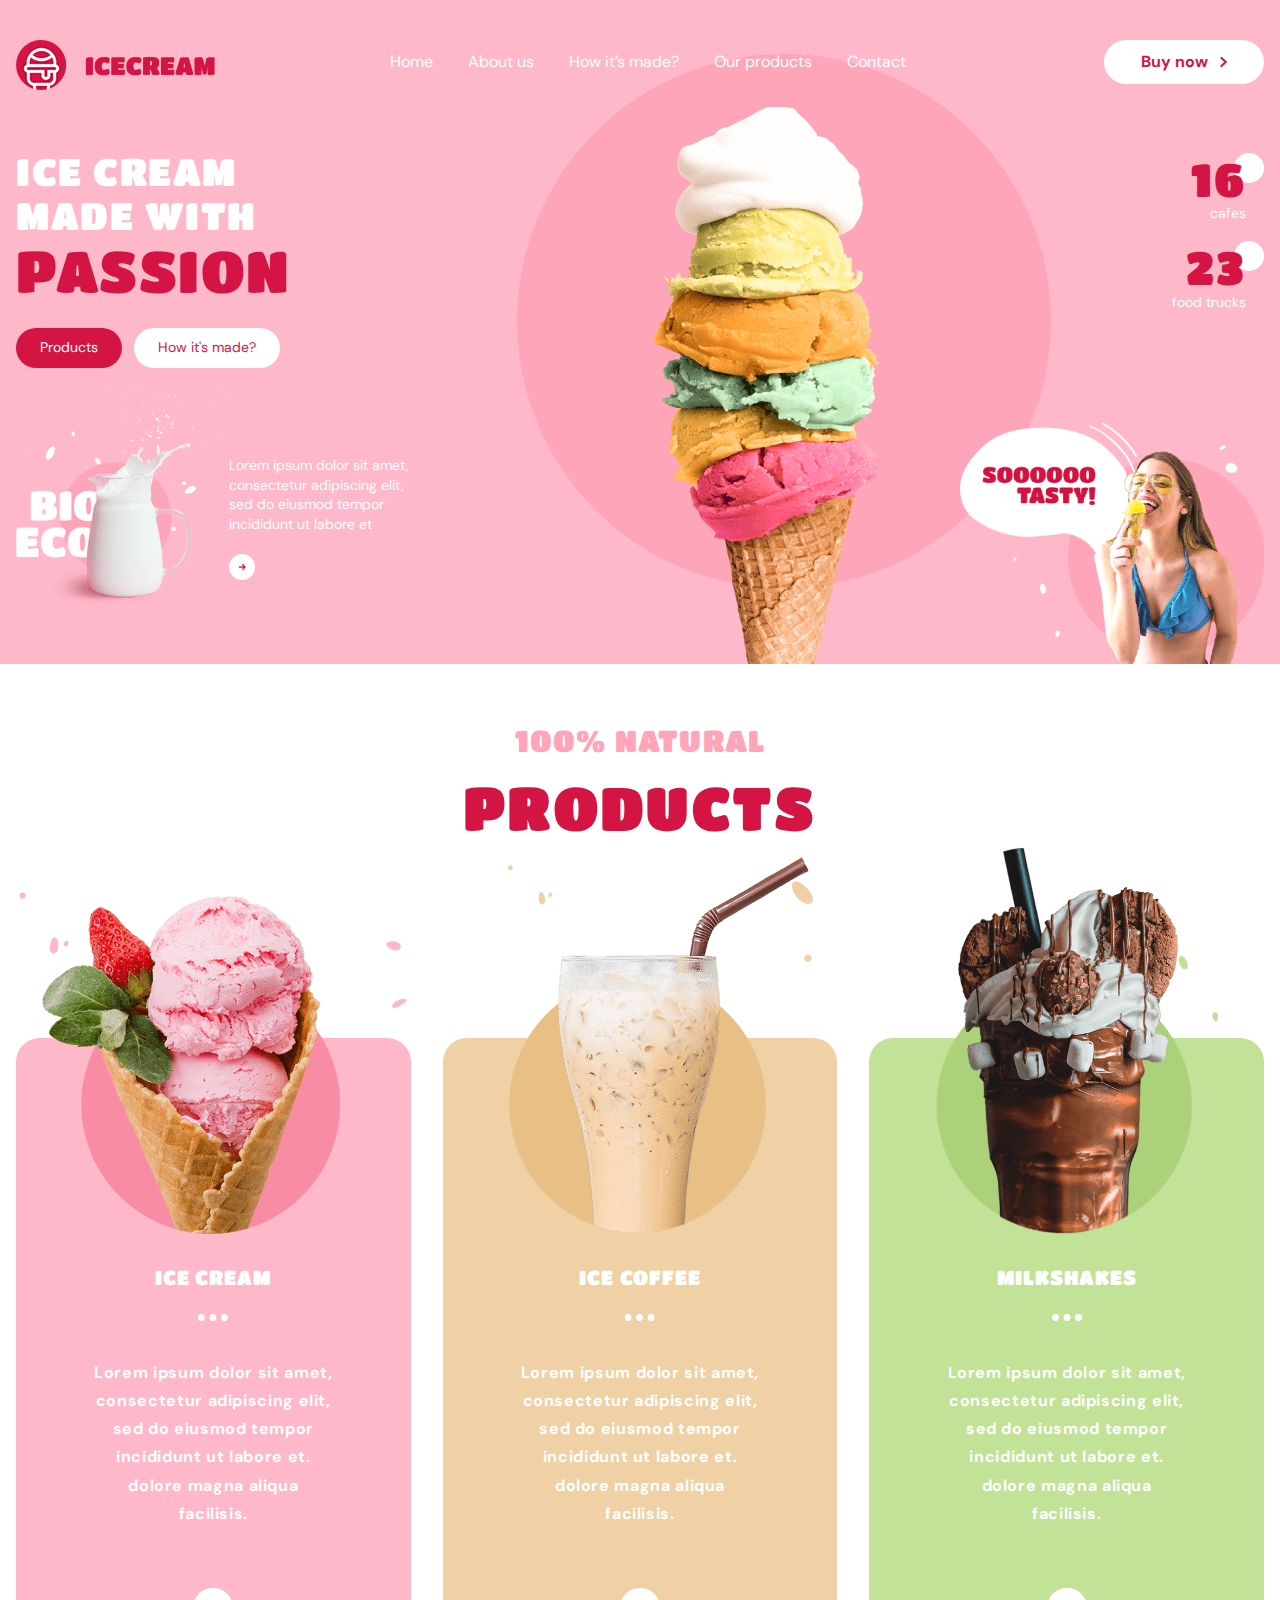
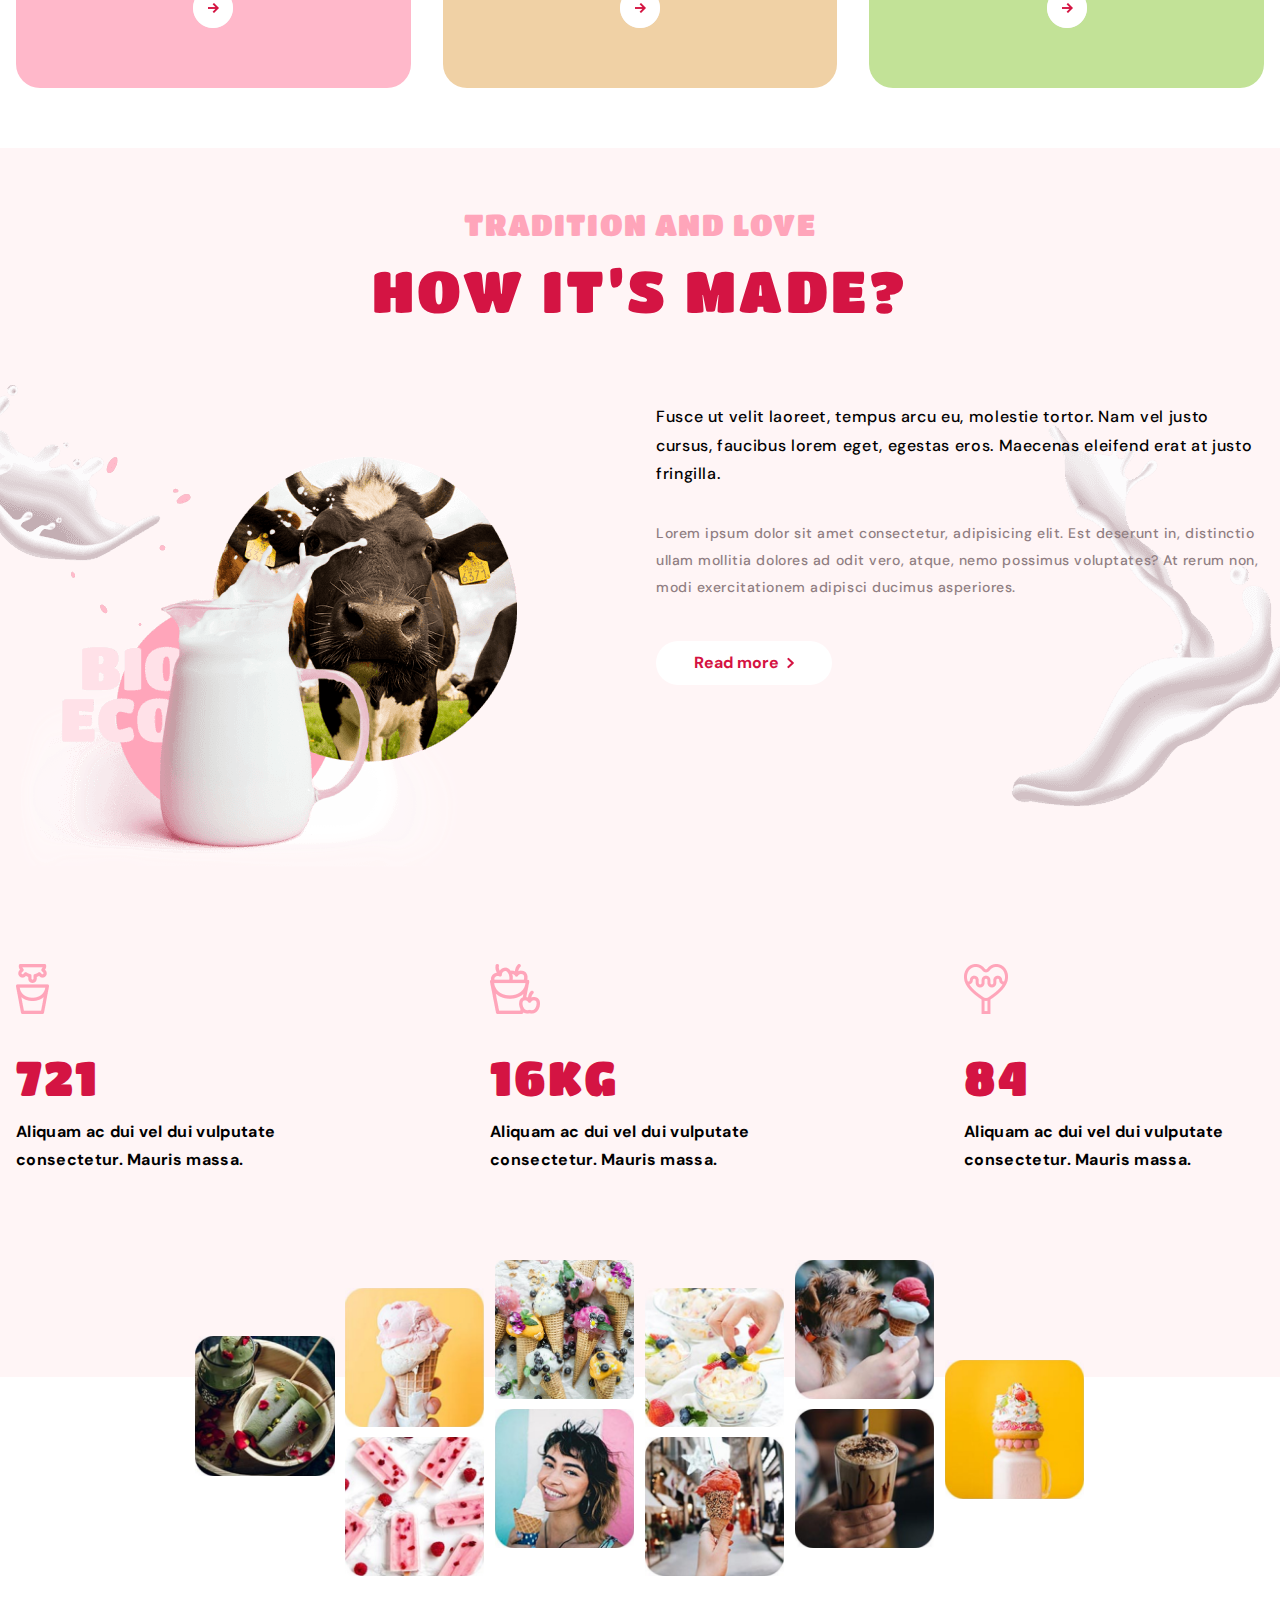
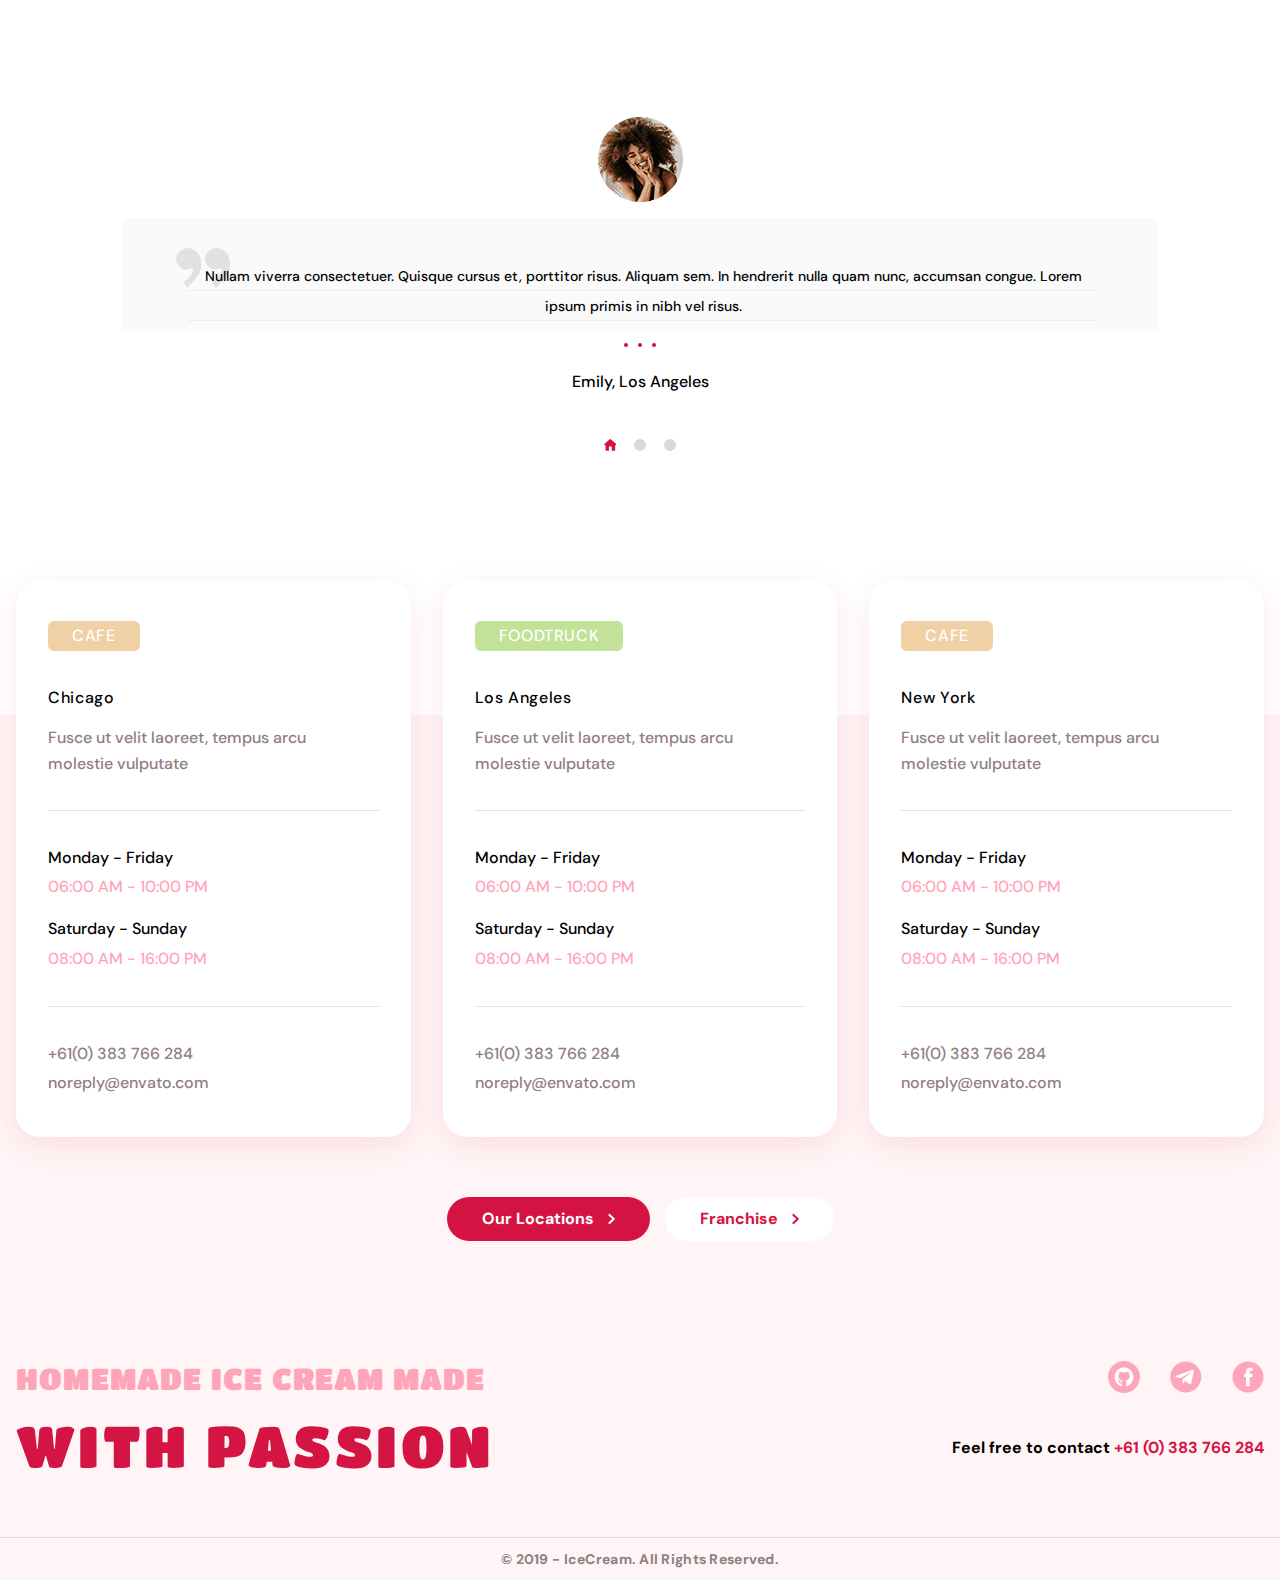
==== commit 6803fc03: "hide scroll" ====
--- a/index.html
+++ b/index.html
@@ -13,7 +13,7 @@
     <link href="./css/main.css" rel="stylesheet" />
     <title>Document</title>
   </head>
-  <body>
+  <body class="body">
     <header class="header" id="home">
       <div class="header__wrapper">
         <!-- Mobile menu  -->
@@ -607,7 +607,7 @@
       </div>
     </footer>
     <!-- Modal -->
-    <div class="backdrop" data-modal>
+    <div class="backdrop is-hidden" data-modal>
       <div class="modal">
         <button type="button" class="modal__close" data-modal-close>
           <svg class="modal__close-icon" width="18" height="18">
@@ -623,6 +623,7 @@
               name="user-name"
               placeholder=" "
               id="name"
+              autofocus
             />
             <svg class="join-form__icon" width="18" height="18">
               <use href="./images/icons.svg#icon-name"></use>
--- a/css/main.css
+++ b/css/main.css
@@ -385,6 +385,17 @@
 button {
   padding: 0;
   border-width: 0;
+}
+
+.body {
+  overflow-y: auto;
+  -ms-overflow-style: none;
+  scrollbar-width: none;
+}
+
+.body::-webkit-scrollbar {
+  width: 0;
+  height: 0;
 }
 
 .container {
@@ -2499,8 +2510,8 @@
   right: 3%;
   background-color: #fff5f6;
   border-radius: 150px;
-  -webkit-box-shadow: 0px 1px 3px rgba(212, 20, 67, 0.12), 0px 1px 1px rgba(212, 20, 67, 0.14), 0px 2px 1px rgba(212, 20, 67, 0.2);
-          box-shadow: 0px 1px 3px rgba(212, 20, 67, 0.12), 0px 1px 1px rgba(212, 20, 67, 0.14), 0px 2px 1px rgba(212, 20, 67, 0.2);
+  -webkit-box-shadow: inset 0px 0px 100px 0px #ffb8ca, 0px 0px 33px 20px #ffb8ca;
+          box-shadow: inset 0px 0px 100px 0px #ffb8ca, 0px 0px 33px 20px #ffb8ca;
   -webkit-transform: scale(1);
           transform: scale(1);
   -webkit-transition: -webkit-transform 250ms cubic-bezier(0.4, 0, 0.2, 1);
@@ -2526,7 +2537,8 @@
       -ms-flex-align: center;
           align-items: center;
   background-color: #fff5f6;
-  border: 2px solid rgba(212, 20, 67, 0.1);
+  -webkit-box-shadow: inset 0px 0px 8px 0px #d41443;
+          box-shadow: inset 0px 0px 8px 0px #d41443;
   border-radius: 50%;
   stroke: #ffa5ba;
   cursor: pointer;
@@ -2612,13 +2624,13 @@
 }
 
 .join-form__label:hover {
-  color: #ffa5ba;
+  color: #d41443;
   cursor: pointer;
 }
 
 .join-form__label:hover .join-form__input,
 .join-form__label:hover .join-form__inputtext {
-  border-color: #ffa5ba;
+  border-color: #d41443;
   cursor: pointer;
 }
 
@@ -2627,22 +2639,23 @@
 }
 
 .join-form__label:hover .join-form__name {
-  color: #ffa5ba;
+  color: #d41443;
 }
 
 .join-form__label:hover .join-form__icon {
-  fill: #ffa5ba;
+  fill: #d41443;
 }
 
 .join-form__name {
   margin-bottom: 4px;
-  color: #907e82;
+  color: #ffb8ca;
   font-size: 12px;
   line-height: 1.67;
   letter-spacing: 0.01em;
 }
 
 .join-form__input {
+  background-color: rgba(255, 184, 202, 0.1);
   -webkit-box-flex: 1;
       -ms-flex-positive: 1;
           flex-grow: 1;
@@ -2653,31 +2666,32 @@
 }
 
 .join-form__input:focus ~ .join-form__icon {
-  fill: #ffa5ba;
+  fill: #d41443;
 }
 
 .join-form__input:focus ~ .join-form__name {
-  color: #ffa5ba;
+  color: #d41443;
 }
 
 .join-form__input:not(:placeholder-shown) {
-  border: 1px solid #ffa5ba;
+  border: 1px solid #d41443;
 }
 
 .join-form__input:not(:placeholder-shown) + .join-form__icon {
-  fill: #ffa5ba;
+  fill: #d41443;
 }
 
 .join-form__input:not(:placeholder-shown) ~ .join-form__name {
-  color: #ffa5ba;
+  color: #d41443;
 }
 
 .join-form__input:focus {
-  border: 1px solid #ffa5ba;
+  border: 1px solid #d41443;
   outline: none;
 }
 
 .join-form__inputtext {
+  background-color: rgba(255, 184, 202, 0.1);
   resize: none;
   max-height: 50px;
   display: block;
@@ -2690,20 +2704,20 @@
 }
 
 .join-form__inputtext:focus {
-  border: 1px solid #ffa5ba;
+  border: 1px solid #d41443;
   outline: none;
 }
 
 .join-form__inputtext:not(:placeholder-shown) {
-  border: 1px solid #ffa5ba;
+  border: 1px solid #d41443;
 }
 
 .join-form__inputtext:focus ~ .join-form__name {
-  color: #ffa5ba;
+  color: #d41443;
 }
 
 .join-form__inputtext:not(:placeholder-shown) ~ .join-form__name {
-  color: #ffa5ba;
+  color: #d41443;
 }
 
 .join-form__inputtext::-webkit-input-placeholder {
@@ -2739,6 +2753,7 @@
   left: 12px;
   bottom: 11px;
   display: block;
+  fill: #ffb8ca;
 }
 
 .join-form__accept {
@@ -2775,15 +2790,15 @@
 }
 
 .join-form__checkboxhidden:focus ~ .join-form__checkbox {
-  outline: 3px solid #ffa5ba;
+  outline: 3px solid #d41443;
   border-radius: 2px;
   -webkit-box-shadow: 1px -1px 0px 0px #ffa5ba inset, -1px 1px 0px 0px #ffa5ba inset;
           box-shadow: 1px -1px 0px 0px #ffa5ba inset, -1px 1px 0px 0px #ffa5ba inset;
 }
 
 .join-form__checkboxhidden:focus ~ .join-form__checkboxchecked {
-  outline: 3px solid #907e82;
-  border-radius: 2px;
+  outline: 3px solid #d41443;
+  border-radius: 1px;
   -webkit-box-shadow: 1px -1px 0px 0px #907e82 inset, -1px 1px 0px 0px #907e82 inset;
           box-shadow: 1px -1px 0px 0px #907e82 inset, -1px 1px 0px 0px #907e82 inset;
 }
@@ -2814,6 +2829,10 @@
   text-decoration: underline;
 }
 
+.join-form__offerlink:hover, .join-form__offerlink:focus {
+  color: #d41443;
+}
+
 .join-form__submit {
   width: 100px;
   height: 40px;
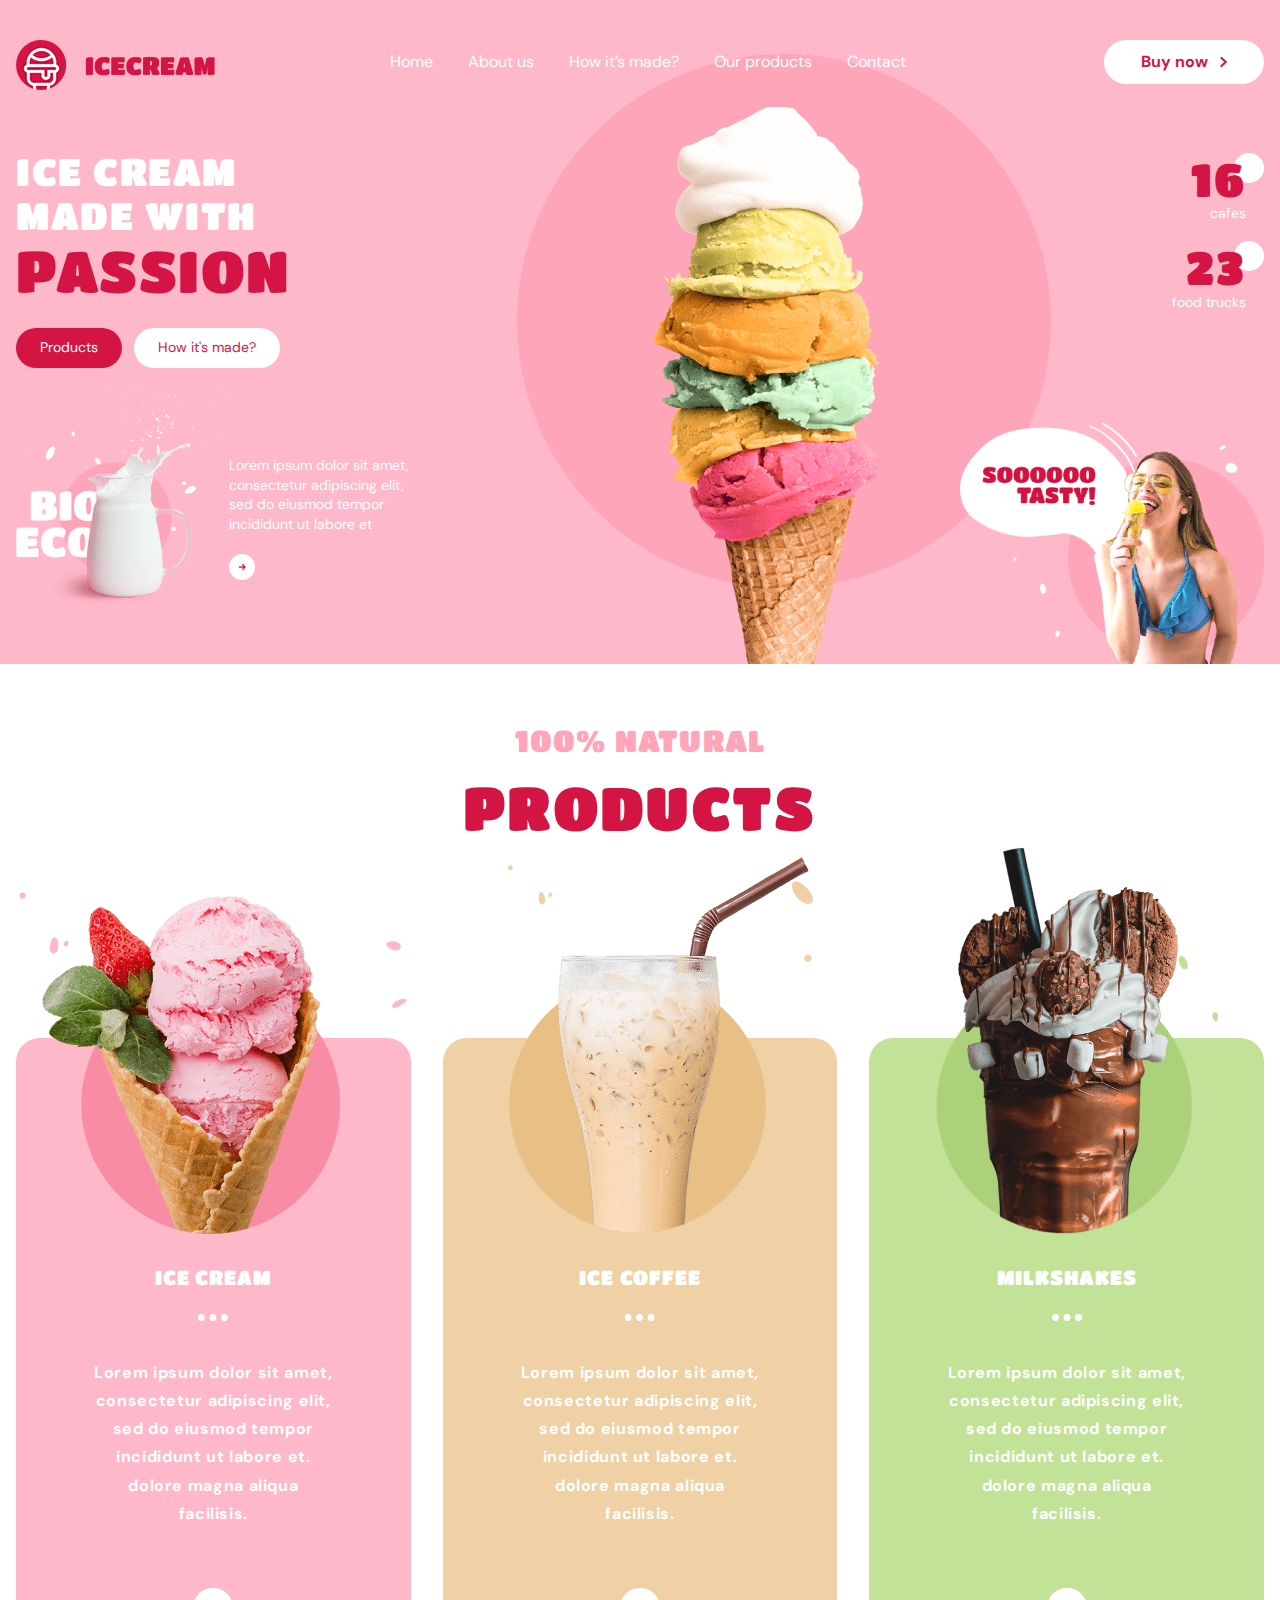
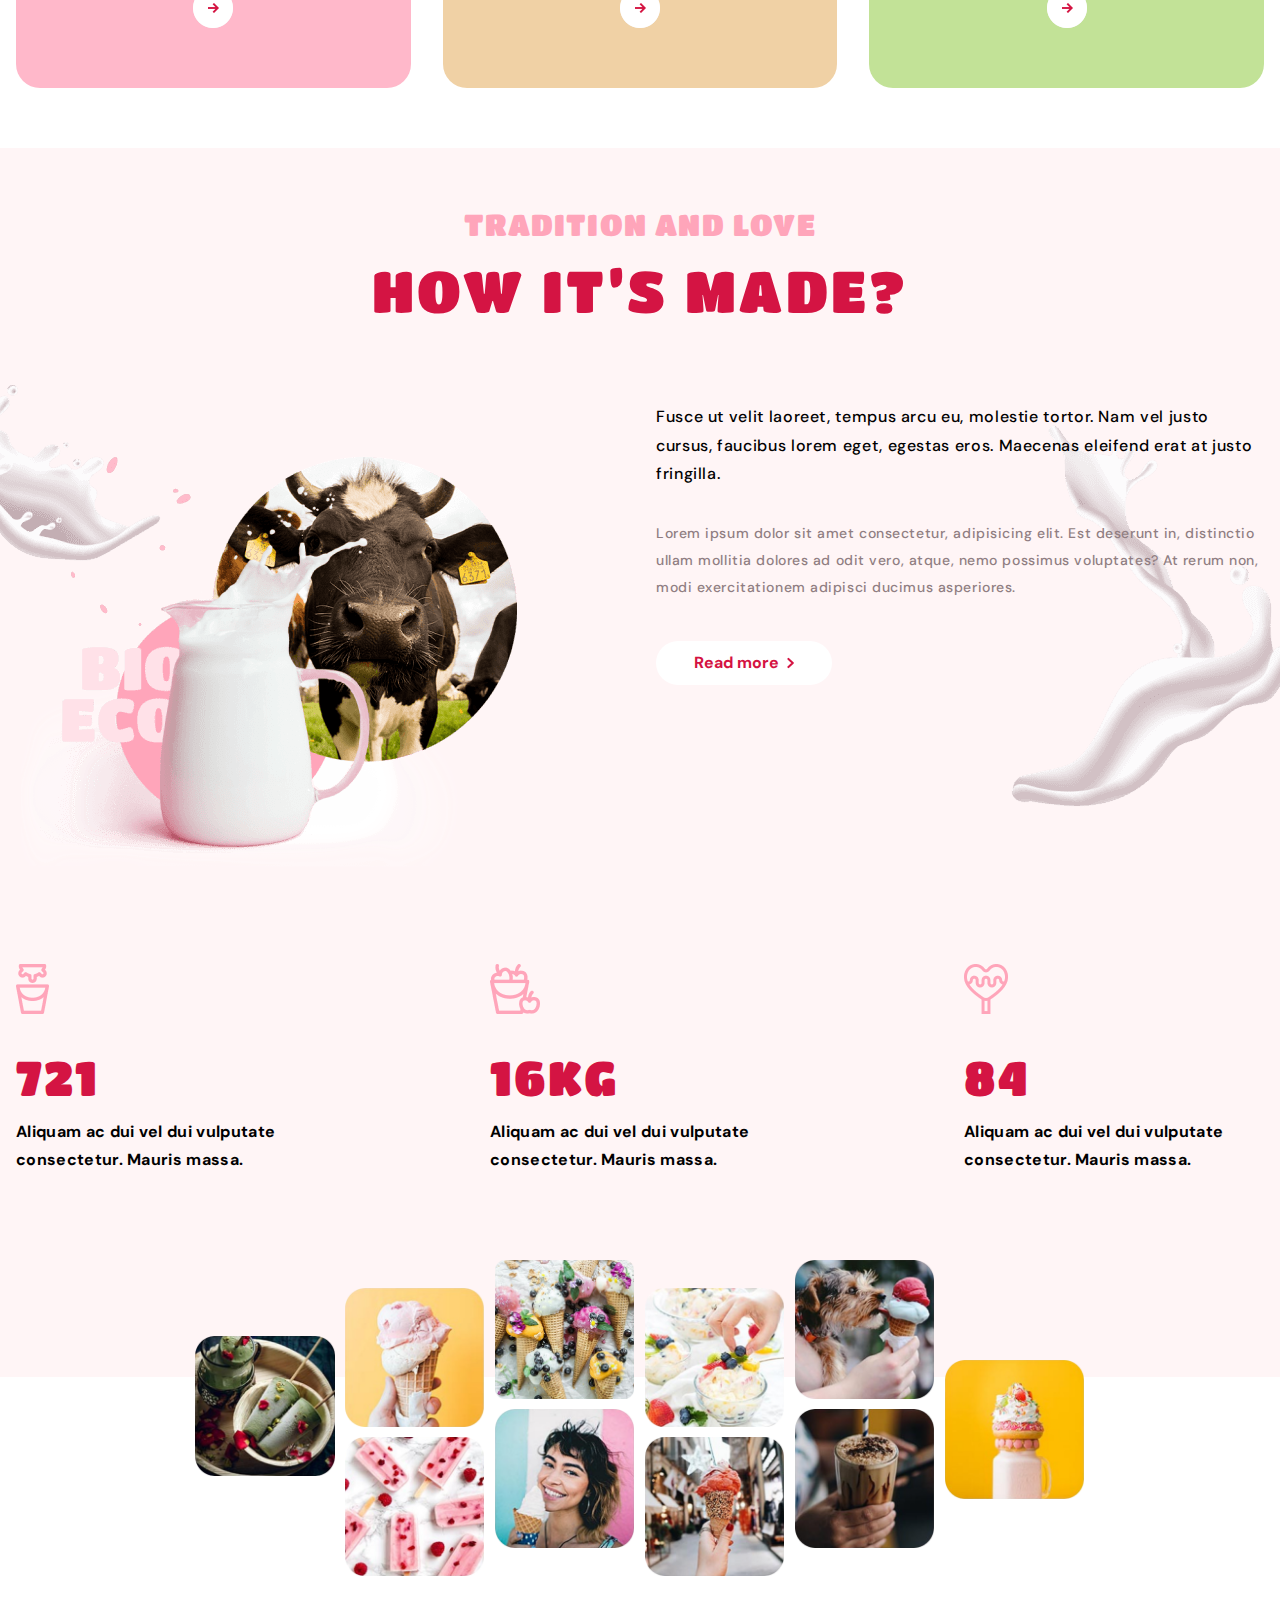
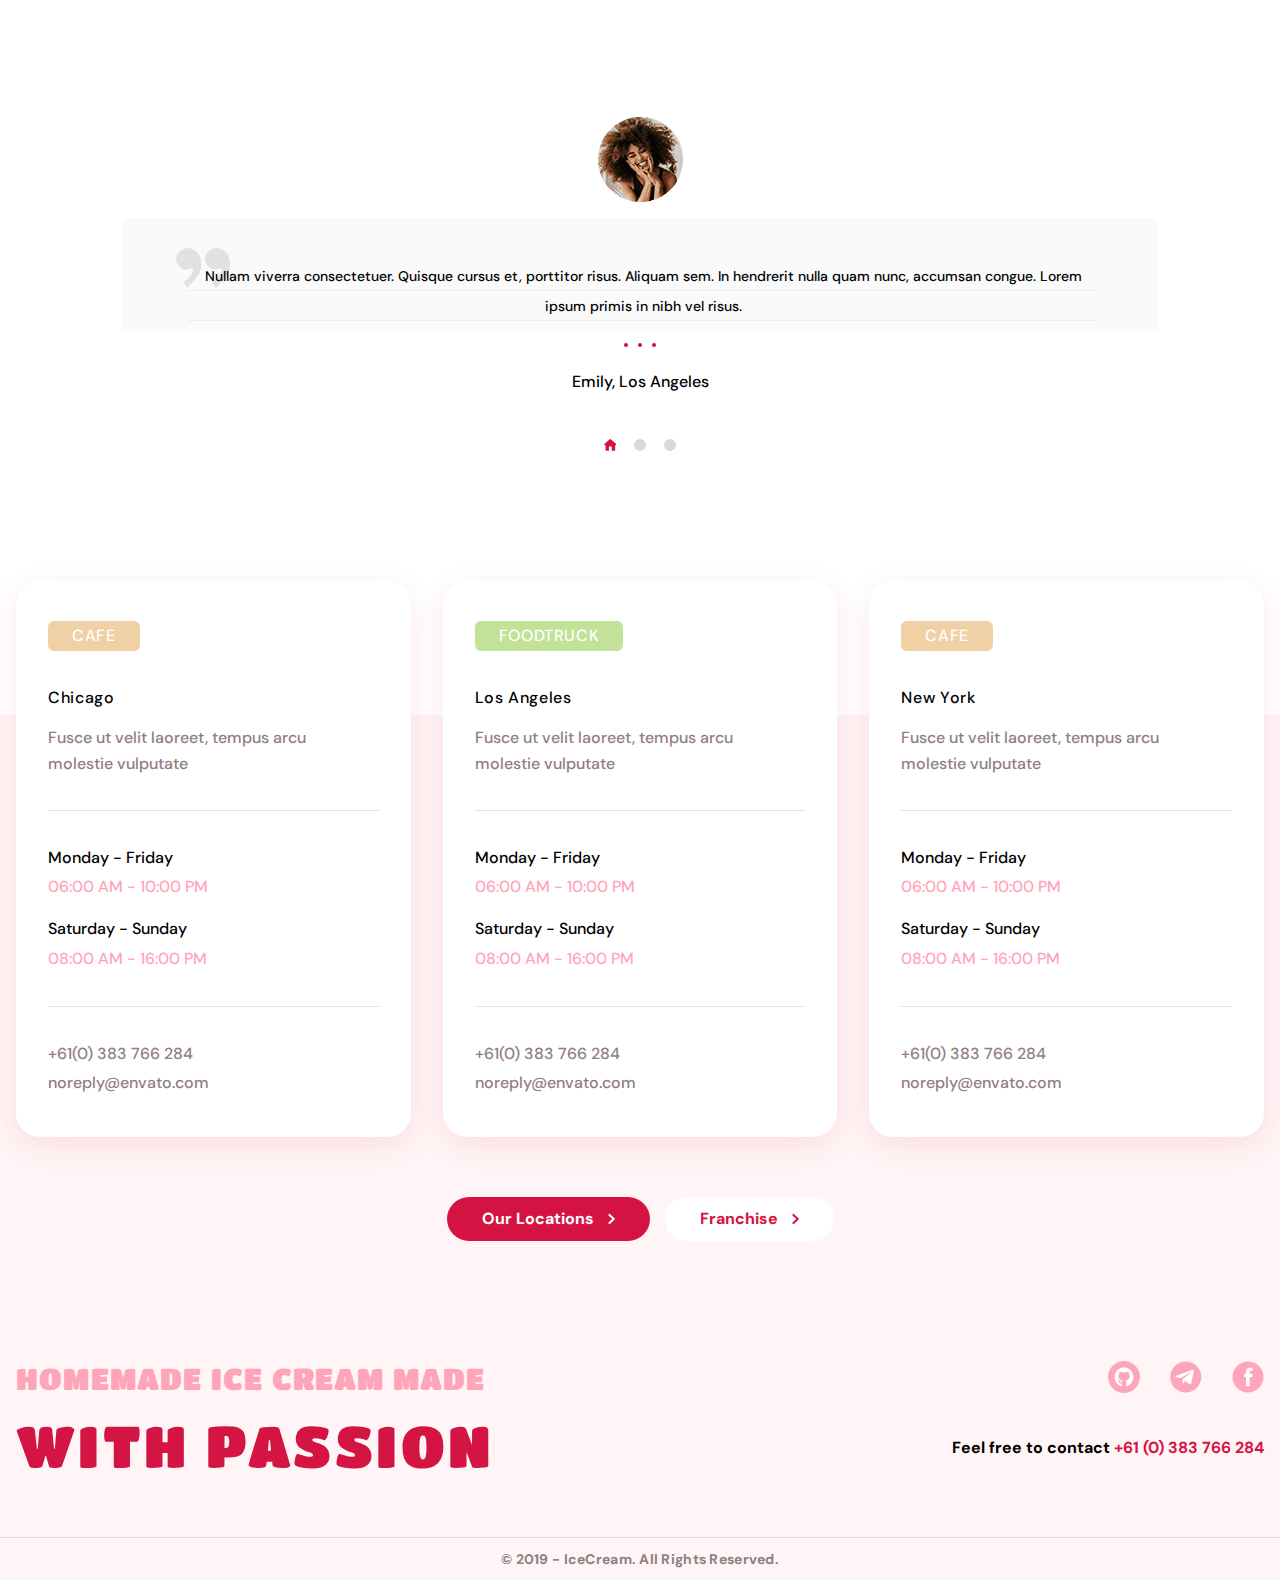
==== commit 27ffa3e2: "add favicon" ====
--- a/index.html
+++ b/index.html
@@ -11,7 +11,8 @@
       rel="stylesheet"
     />
     <link href="./css/main.css" rel="stylesheet" />
-    <title>Document</title>
+    <link rel="icon" href="./favicon.png" type="image/png" />
+    <title>Ice Cream</title>
   </head>
   <body class="body">
     <header class="header" id="home">
@@ -208,7 +209,15 @@
                 incididunt ut labore et
               </p>
               <a class="header__block-btn" href="#about">
-                <img src="./images/arrow-right.png" alt="arrow-right" />
+                <img
+                  srcset="
+                    ./images/arrow-right.png   1x,
+                    ./images/arrow-right2x.png 2x,
+                    ./images/arrow-right3x.png 3x
+                  "
+                  src="./images/arrow-right.png"
+                  alt="arrow-right"
+                />
               </a>
             </div>
             <div class="header__counts">
@@ -240,7 +249,15 @@
                 <span class="products__description--overflow">dolore magna aliqua facilisis.</span>
               </p>
               <button class="products__btn" type="button">
-                <img src="./images/arrow-right.png" alt="arrow-right" />
+                <img
+                  srcset="
+                    ./images/arrow-right.png   1x,
+                    ./images/arrow-right2x.png 2x,
+                    ./images/arrow-right3x.png 3x
+                  "
+                  src="./images/arrow-right.png "
+                  alt="arrow-right"
+                />
               </button>
             </div>
           </li>
@@ -255,7 +272,15 @@
                 <span class="products__description--overflow">dolore magna aliqua facilisis.</span>
               </p>
               <button class="products__btn" type="button">
-                <img src="./images/arrow-right.png" alt="arrow-right" />
+                <img
+                  srcset="
+                    ./images/arrow-right.png   1x,
+                    ./images/arrow-right2x.png 2x,
+                    ./images/arrow-right3x.png 3x
+                  "
+                  src="./images/arrow-right.png"
+                  alt="arrow-right"
+                />
               </button>
             </div>
           </li>
@@ -270,7 +295,15 @@
                 <span class="products__description--overflow">dolore magna aliqua facilisis.</span>
               </p>
               <button class="products__btn" type="button">
-                <img src="./images/arrow-right.png" alt="arrow-right" />
+                <img
+                  srcset="
+                    ./images/arrow-right.png   1x,
+                    ./images/arrow-right2x.png 2x,
+                    ./images/arrow-right3x.png 3x
+                  "
+                  src="./images/arrow-right.png"
+                  alt="arrow-right"
+                />
               </button>
             </div>
           </li>
@@ -338,34 +371,34 @@
         <div class="wrap">
           <div class="images">
             <div class="images__container">
-              <img src="./images/img-1.jpg" alt="ййй" />
-            </div>
-            <div class="images__container">
-              <img src="./images/img-2.jpg" alt="www" width="139" />
-            </div>
-            <div class="images__container">
-              <img src="./images/img-3.jpg" alt="eee" width="139" />
-            </div>
-            <div class="images__container">
-              <img src="./images/img-4.jpg" alt="rrr" width="139" />
-            </div>
-            <div class="images__container">
-              <img src="./images/img-5.jpg" alt="ttt" width="139" />
-            </div>
-            <div class="images__container">
-              <img src="./images/img-6.jpg" alt="aaa" width="139" />
-            </div>
-            <div class="images__container">
-              <img src="./images/img-7.jpg" alt="sss" width="139" />
-            </div>
-            <div class="images__container">
-              <img src="./images/img-8.jpg" alt="ddd" width="139" />
-            </div>
-            <div class="images__container">
-              <img src="./images/img-9.jpg" alt="fff" width="139" />
-            </div>
-            <div class="images__container">
-              <img src="./images/img-10.jpg" alt="ggg" width="139" />
+              <img src="./images/img-1.png" alt="ййй" />
+            </div>
+            <div class="images__container">
+              <img src="./images/img-2.png" alt="www" width="139" />
+            </div>
+            <div class="images__container">
+              <img src="./images/img-3.png" alt="eee" width="139" />
+            </div>
+            <div class="images__container">
+              <img src="./images/img-4.png" alt="rrr" width="139" />
+            </div>
+            <div class="images__container">
+              <img src="./images/img-5.png" alt="ttt" width="139" />
+            </div>
+            <div class="images__container">
+              <img src="./images/img-6.png" alt="aaa" width="139" />
+            </div>
+            <div class="images__container">
+              <img src="./images/img-7.png" alt="sss" width="139" />
+            </div>
+            <div class="images__container">
+              <img src="./images/img-8.png" alt="ddd" width="139" />
+            </div>
+            <div class="images__container">
+              <img src="./images/img-9.png" alt="fff" width="139" />
+            </div>
+            <div class="images__container">
+              <img src="./images/img-10.png" alt="ggg" width="139" />
             </div>
           </div>
         </div>
@@ -628,30 +661,30 @@
             <svg class="join-form__icon" width="18" height="18">
               <use href="./images/icons.svg#icon-name"></use>
             </svg>
-            <span class="join-form__name">Имя</span>
+            <span class="join-form__name">Name</span>
           </label>
           <label class="join-form__label" for="tel">
             <input class="join-form__input" type="tel" name="tel" placeholder=" " id="tel" />
             <svg class="join-form__icon" width="18" height="18">
               <use href="./images/icons.svg#icon-tel"></use>
             </svg>
-            <span class="join-form__name">Телефон</span></label
+            <span class="join-form__name">Tel-number</span></label
           >
           <label class="join-form__label" for="mail">
             <input class="join-form__input" type="email" name="mail" placeholder=" " id="mail" />
             <svg class="join-form__icon" width="18" height="18">
               <use href="./images/icons.svg#icon-mail"></use></svg
-            ><span class="join-form__name">Почта</span></label
+            ><span class="join-form__name">E-Mail</span></label
           >
           <label class="join-form__label" for="comment">
             <textarea
               class="join-form__inputtext"
-              placeholder="Введите текст"
+              placeholder=" "
               name="comment"
               rows="7"
               id="comment"
             ></textarea>
-            <span class="join-form__name">Комментарий</span>
+            <span class="join-form__name join-form__name--textarea">Enter comment</span>
           </label>
           <label class="join-form__accept">
             <input
--- a/css/main.css
+++ b/css/main.css
@@ -1299,10 +1299,11 @@
   position: absolute;
   bottom: calc((100vh - 285px) * -1);
   z-index: 1;
-  background-image: url("../images/milkbgmob1x-left.png");
+  background-image: -webkit-image-set(url("../images/about/milkmx1-left.png") 1x, url("../images/about/milkmx2-left.png") 2x, url("../images/about/milkmx3-left.png") 3x);
+  background-image: image-set("../images/about/milkmx1-left.png" 1x, "../images/about/milkmx2-left.png" 2x, "../images/about/milkmx3-left.png" 3x);
   background-repeat: no-repeat;
   background-size: contain;
-  width: 54px;
+  width: 70px;
   height: 100vh;
 }
 
@@ -1312,10 +1313,11 @@
   bottom: calc((100vh - 285px) * -1);
   z-index: 1;
   right: 0;
-  background-image: url("../images/milkbgmob1x-right.png");
+  background-image: -webkit-image-set(url("../images/about/milkmx1-right.png") 1x, url("../images/about/milkmx2-right.png") 2x, url("../images/about/milkmx3-right.png") 3x);
+  background-image: image-set("../images/about/milkmx1-right.png" 1x, "../images/about/milkmx2-right.png" 2x, "../images/about/milkmx3-right.png" 3x);
   background-repeat: no-repeat;
   background-size: contain;
-  width: 54px;
+  width: 70px;
   height: 100vh;
 }
 
@@ -2470,6 +2472,7 @@
 
 .backdrop {
   position: fixed;
+  overflow: hidden;
   top: 0;
   left: 0;
   z-index: 99;
@@ -2495,8 +2498,8 @@
 }
 
 .backdrop.is-hidden .modal {
-  -webkit-transform: scale(0.1);
-          transform: scale(0.1);
+  -webkit-transform: translate(-50%, -50%) scale(0.1);
+          transform: translate(-50%, -50%) scale(0.1);
 }
 
 .modal-open {
@@ -2505,15 +2508,15 @@
 
 .modal {
   position: absolute;
-  top: 3%;
-  left: 3%;
-  right: 3%;
+  width: 320px;
+  top: 50%;
+  left: 50%;
   background-color: #fff5f6;
   border-radius: 150px;
-  -webkit-box-shadow: inset 0px 0px 100px 0px #ffb8ca, 0px 0px 33px 20px #ffb8ca;
-          box-shadow: inset 0px 0px 100px 0px #ffb8ca, 0px 0px 33px 20px #ffb8ca;
-  -webkit-transform: scale(1);
-          transform: scale(1);
+  -webkit-box-shadow: inset 0px 0px 20px 0px #ffb8ca, 0px 0px 33px 20px #ffb8ca;
+          box-shadow: inset 0px 0px 20px 0px #ffb8ca, 0px 0px 33px 20px #ffb8ca;
+  -webkit-transform: translate(-50%, -50%) scale(1);
+          transform: translate(-50%, -50%) scale(1);
   -webkit-transition: -webkit-transform 250ms cubic-bezier(0.4, 0, 0.2, 1);
   transition: -webkit-transform 250ms cubic-bezier(0.4, 0, 0.2, 1);
   transition: transform 250ms cubic-bezier(0.4, 0, 0.2, 1);
@@ -2557,33 +2560,9 @@
           transform: rotate(90deg) scale(1.2);
 }
 
-@media screen and (min-width: 480px) {
-  .modal {
-    top: 93px;
-    left: 15px;
-    right: 15px;
-  }
-}
-
-@media screen and (min-width: 768px) {
-  .backdrop.is-hidden .modal {
-    -webkit-transform: translate(-50%, -50%) scale(0.1);
-            transform: translate(-50%, -50%) scale(0.1);
-  }
-  .modal {
-    top: 50%;
-    left: 50%;
-    min-width: 450px;
-    max-width: 527px;
-    -webkit-transform: translate(-50%, -50%) scale(1);
-            transform: translate(-50%, -50%) scale(1);
-  }
-}
-
-@media screen and (min-width: 1280px) {
-  .modal {
-    width: 528px;
-  }
+.join-form__name {
+  -webkit-transform: translateY(35px) translateX(120px) scale(1.5);
+          transform: translateY(35px) translateX(120px) scale(1.5);
 }
 
 .join-form {
@@ -2652,6 +2631,17 @@
   font-size: 12px;
   line-height: 1.67;
   letter-spacing: 0.01em;
+  -webkit-transform: translateY(35px) translateX(100px) scale(1.5);
+          transform: translateY(35px) translateX(100px) scale(1.5);
+  -webkit-transition: -webkit-transform 250ms linear;
+  transition: -webkit-transform 250ms linear;
+  transition: transform 250ms linear;
+  transition: transform 250ms linear, -webkit-transform 250ms linear;
+}
+
+.join-form__name--textarea {
+  -webkit-transform: translateY(35px) translateX(75px) scale(1.5);
+          transform: translateY(35px) translateX(75px) scale(1.5);
 }
 
 .join-form__input {
@@ -2661,7 +2651,7 @@
           flex-grow: 1;
   max-height: 40px;
   padding: 11px 12px 11px 42px;
-  border: 1px solid rgba(33, 33, 33, 0.2);
+  border: 1px solid rgba(255, 184, 202, 0.3);
   border-radius: 4px;
 }
 
@@ -2687,7 +2677,13 @@
 
 .join-form__input:focus {
   border: 1px solid #d41443;
-  outline: none;
+  outline: transparent;
+}
+
+.join-form__input:focus ~ .join-form__name,
+.join-form__input:not(:placeholder-shown) ~ .join-form__name {
+  -webkit-transform: translateY(0) translateX(0) scale(1);
+          transform: translateY(0) translateX(0) scale(1);
 }
 
 .join-form__inputtext {
@@ -2720,40 +2716,18 @@
   color: #d41443;
 }
 
-.join-form__inputtext::-webkit-input-placeholder {
-  font-size: 12px;
-  line-height: 1.67;
-  letter-spacing: 0.01em;
-  color: rgba(117, 117, 117, 0.5);
-}
-
-.join-form__inputtext:-ms-input-placeholder {
-  font-size: 12px;
-  line-height: 1.67;
-  letter-spacing: 0.01em;
-  color: rgba(117, 117, 117, 0.5);
-}
-
-.join-form__inputtext::-ms-input-placeholder {
-  font-size: 12px;
-  line-height: 1.67;
-  letter-spacing: 0.01em;
-  color: rgba(117, 117, 117, 0.5);
-}
-
-.join-form__inputtext::placeholder {
-  font-size: 12px;
-  line-height: 1.67;
-  letter-spacing: 0.01em;
-  color: rgba(117, 117, 117, 0.5);
+.join-form__inputtext:focus ~ .join-form__name,
+.join-form__inputtext:not(:placeholder-shown) ~ .join-form__name {
+  -webkit-transform: translateY(0) translateX(0) scale(1);
+          transform: translateY(0) translateX(0) scale(1);
 }
 
 .join-form__icon {
   position: absolute;
   left: 12px;
-  bottom: 11px;
+  top: 35px;
   display: block;
-  fill: #ffb8ca;
+  fill: #ffa5ba;
 }
 
 .join-form__accept {
@@ -2769,7 +2743,7 @@
   width: 16px;
   height: 15px;
   opacity: 1;
-  fill: currentColor;
+  fill: #ffa5ba;
   -webkit-transition: opacity 250ms cubic-bezier(0.4, 0, 0.2, 1);
   transition: opacity 250ms cubic-bezier(0.4, 0, 0.2, 1);
 }
@@ -2834,11 +2808,66 @@
 }
 
 .join-form__submit {
+  margin-left: auto;
+  margin-right: auto;
+  min-width: 160px;
+  height: 44px;
+  display: block;
+  padding-left: 30px;
+  padding-right: 30px;
+  font-family: inherit;
+  font-weight: 500;
+  font-size: 16px;
+  line-height: 1.31;
+  display: -webkit-box;
+  display: -ms-flexbox;
+  display: flex;
+  -webkit-box-pack: center;
+      -ms-flex-pack: center;
+          justify-content: center;
+  -webkit-box-align: center;
+      -ms-flex-align: center;
+          align-items: center;
+  text-align: center;
+  cursor: pointer;
+  outline: 2px solid #d41443;
+  color: #d41443;
+  background-color: #ffffff;
+  border-radius: 22px;
   width: 100px;
   height: 40px;
 }
 
 .join-form__submit:hover, .join-form__submit:focus {
-  background-color: #c7133e;
+  background-color: #d41443;
+  color: #ffffff;
+}
+
+@media screen and (min-width: 480px) {
+  .modal {
+    width: 450px;
+  }
+  .join-form__name {
+    -webkit-transform: translateY(35px) translateX(140px) scale(1.5);
+            transform: translateY(35px) translateX(140px) scale(1.5);
+  }
+  .join-form__name--textarea {
+    -webkit-transform: translateY(35px) translateX(110px) scale(1.5);
+            transform: translateY(35px) translateX(110px) scale(1.5);
+  }
+}
+
+@media screen and (min-width: 768px) {
+  .modal {
+    width: 527px;
+  }
+  .join-form__name {
+    -webkit-transform: translateY(35px) translateX(160px) scale(1.5);
+            transform: translateY(35px) translateX(160px) scale(1.5);
+  }
+  .join-form__name--textarea {
+    -webkit-transform: translateY(35px) translateX(130px) scale(1.5);
+            transform: translateY(35px) translateX(130px) scale(1.5);
+  }
 }
 /*# sourceMappingURL=main.css.map */